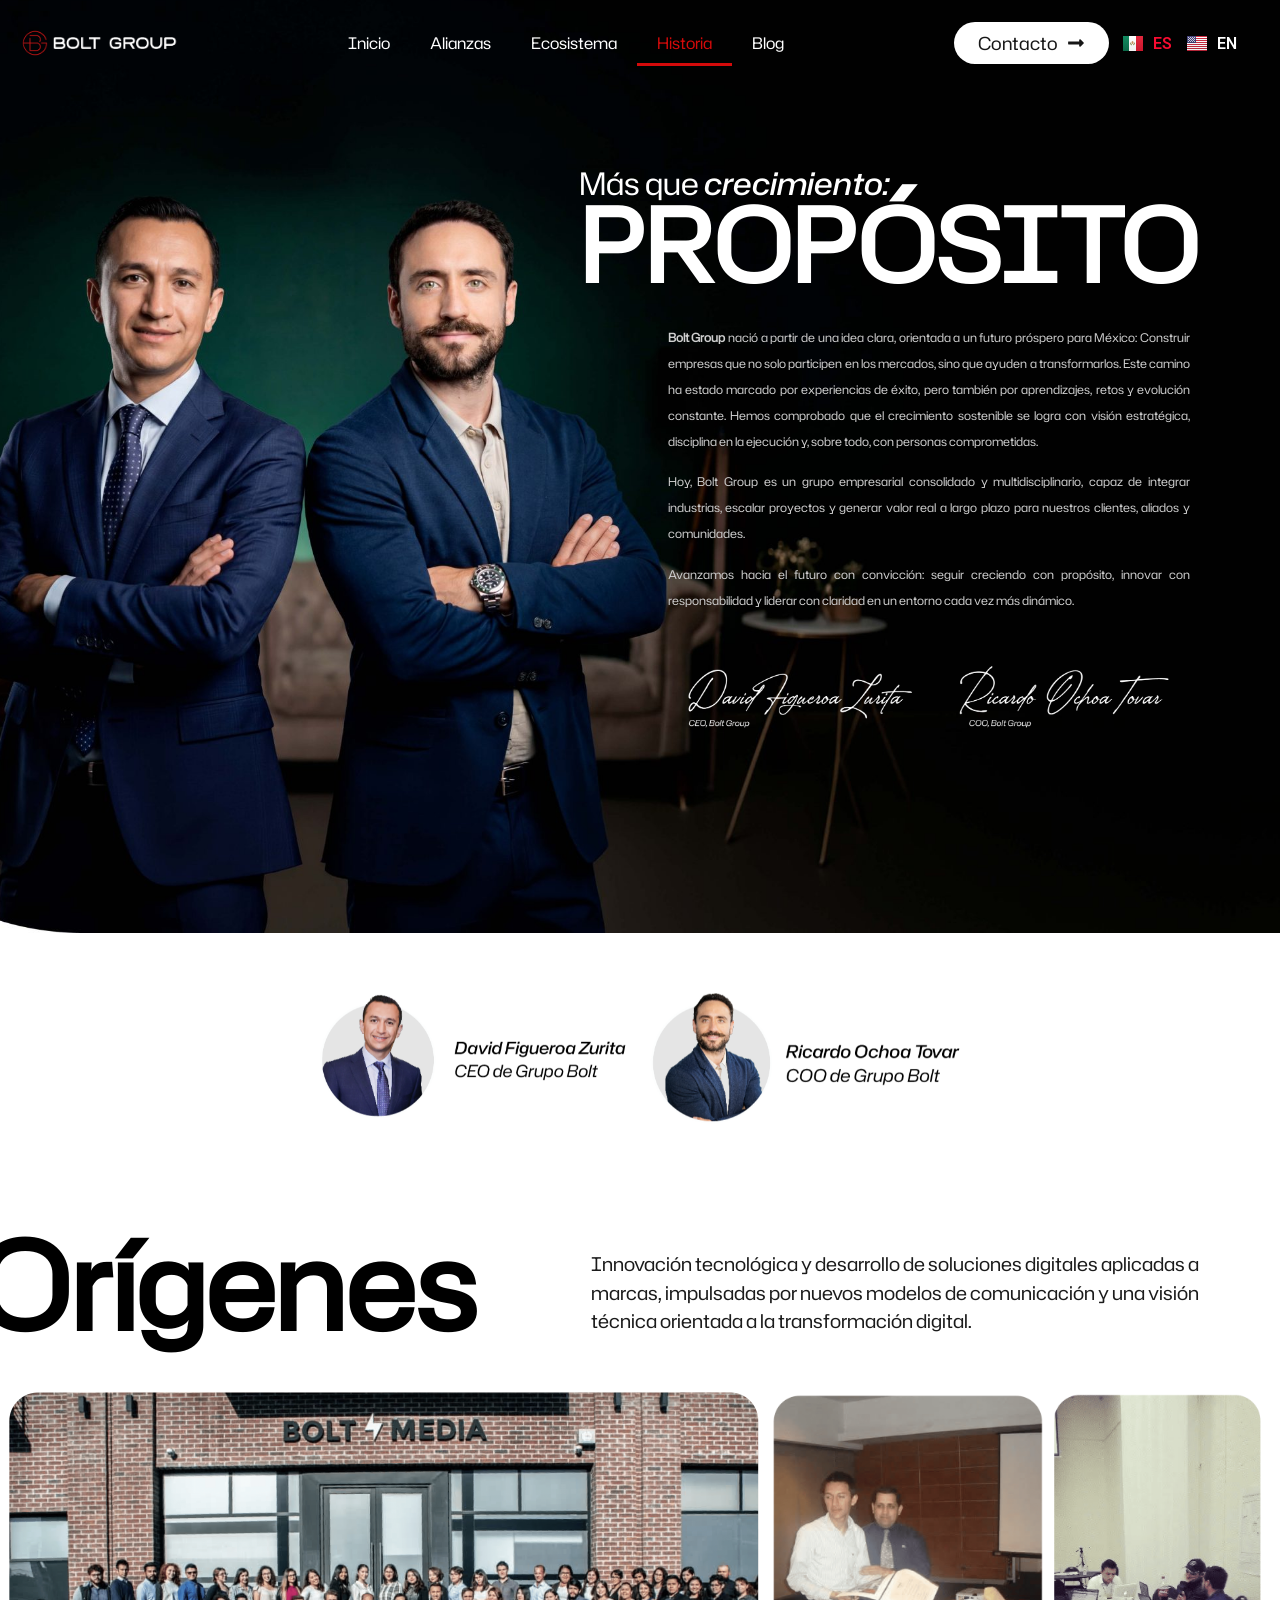
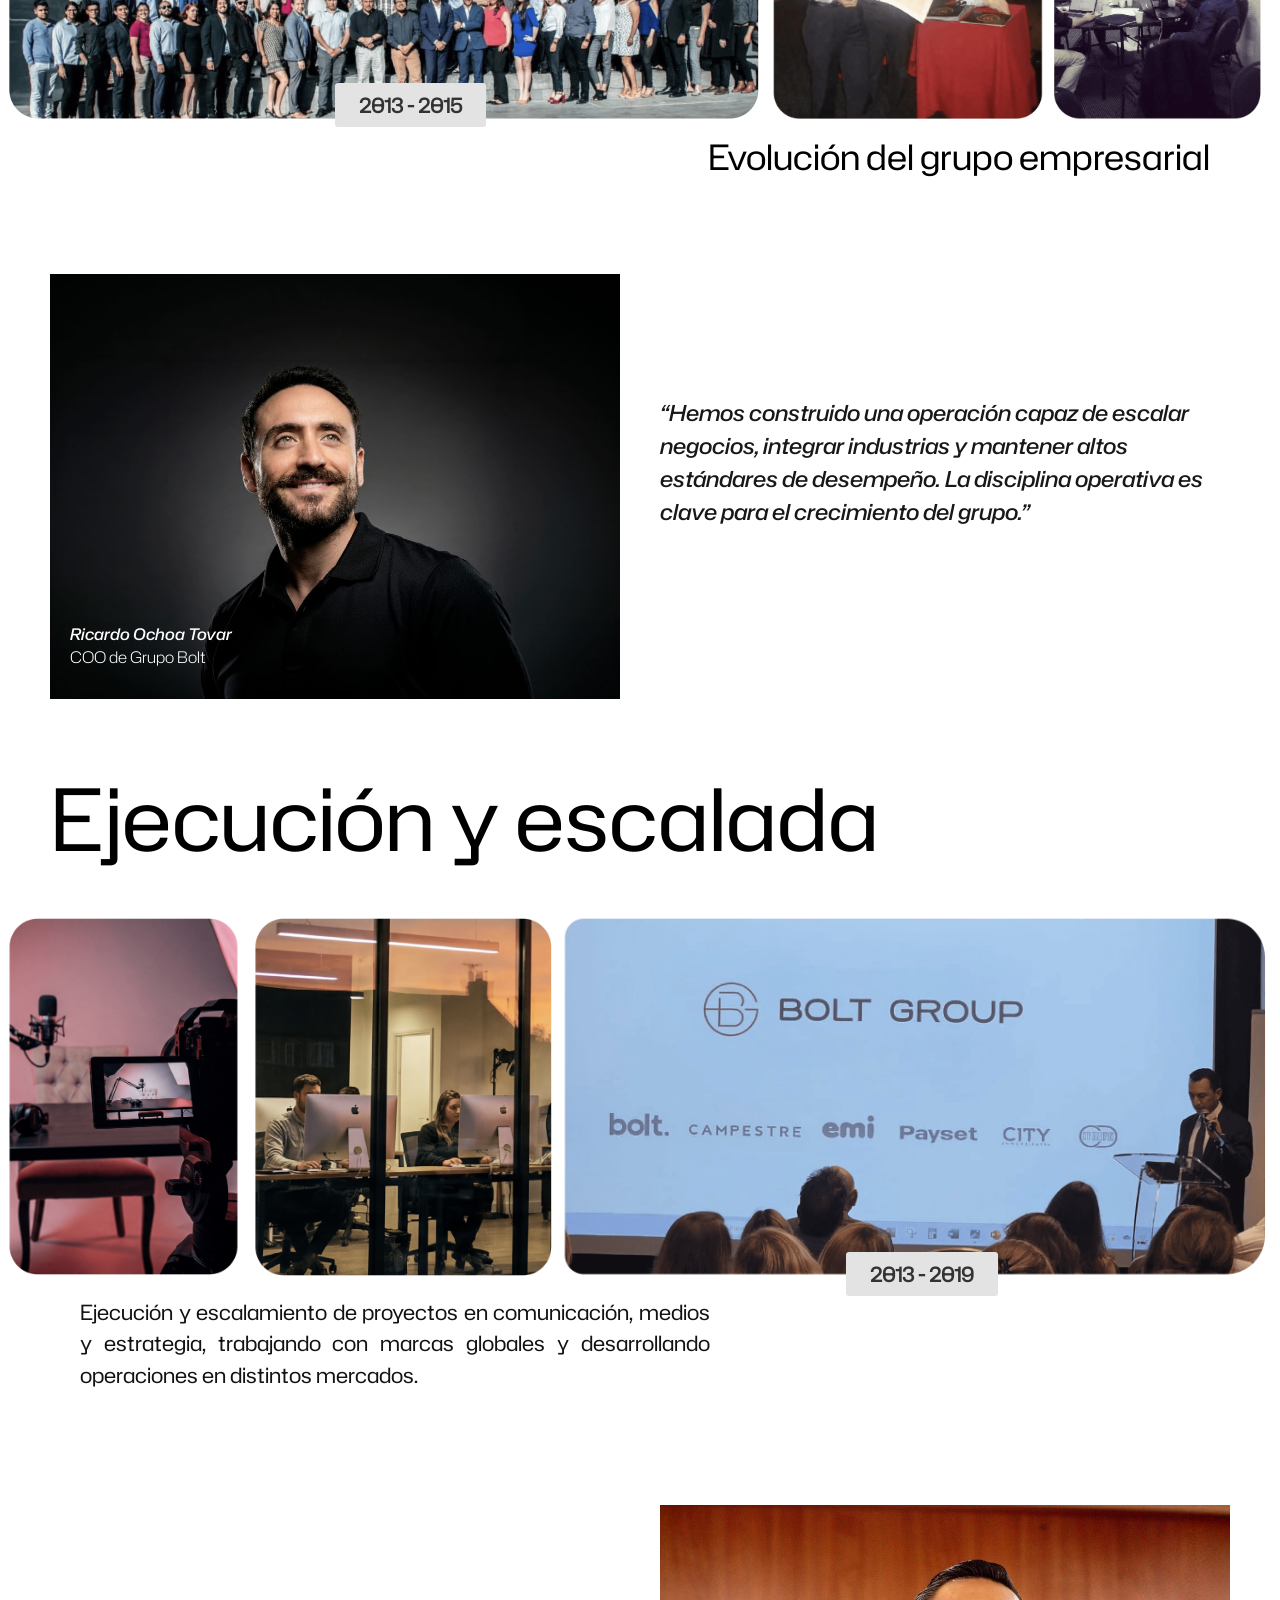
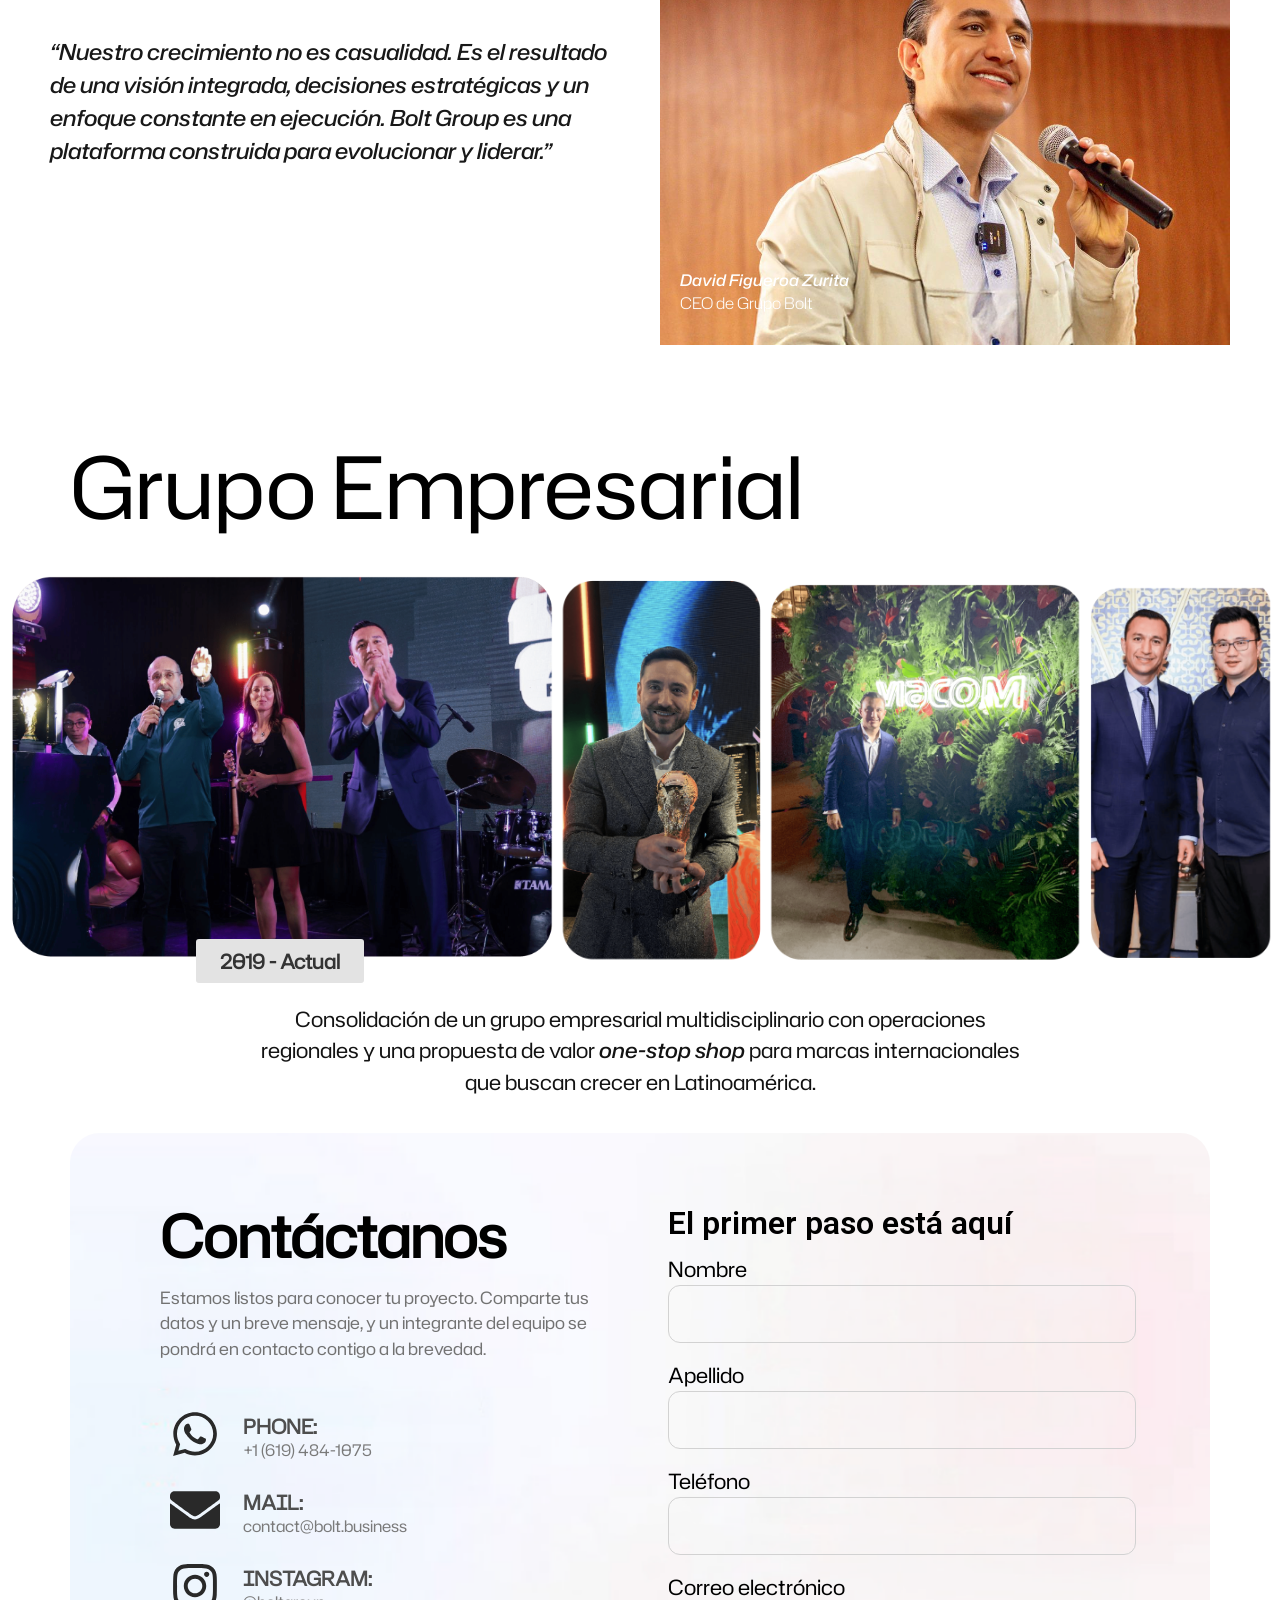
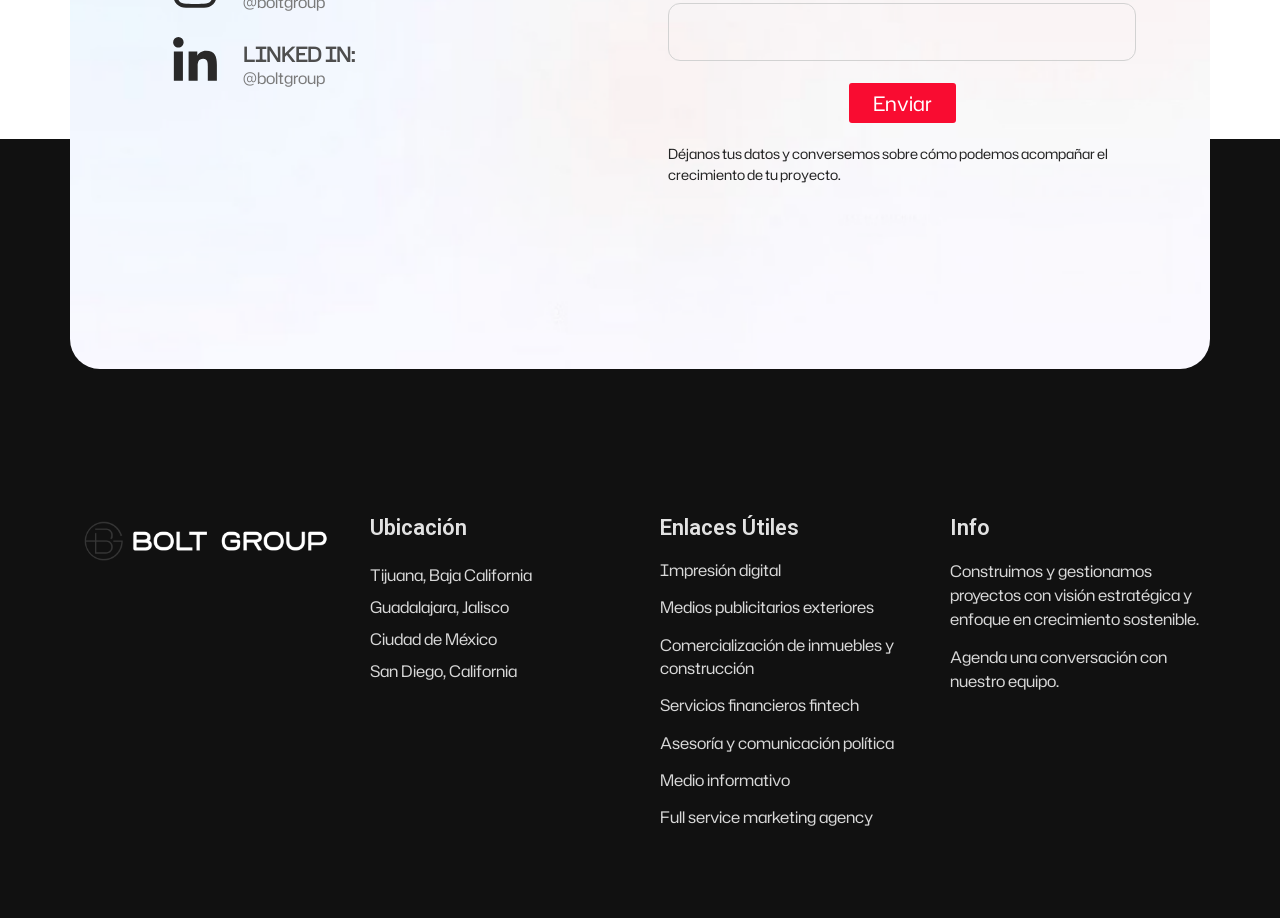
==== site/historia/index.html @ 8c6c2e74 "Static replica of bolt.business Exact copy of the live WordPress + Elementor site as plain HTML/CSS/" ====
<!doctype html>
<html lang="es-MX">
<head>
	<meta charset="UTF-8">
	<meta name="viewport" content="width=device-width, initial-scale=1">
	<link rel="profile" href="https://gmpg.org/xfn/11">
	<title>Historia &#8211; Bolt Group</title>
<meta name='robots' content='max-image-preview:large' />
<style id="wp-img-auto-sizes-contain-inline-css">
img:is([sizes=auto i],[sizes^="auto," i]){contain-intrinsic-size:3000px 1500px}
/*# sourceURL=wp-img-auto-sizes-contain-inline-css */
</style>
<style id="wp-emoji-styles-inline-css">

	img.wp-smiley, img.emoji {
		display: inline !important;
		border: none !important;
		box-shadow: none !important;
		height: 1em !important;
		width: 1em !important;
		margin: 0 0.07em !important;
		vertical-align: -0.1em !important;
		background: none !important;
		padding: 0 !important;
	}
/*# sourceURL=wp-emoji-styles-inline-css */
</style>
<style id="wp-block-styles-placeholder-inline-css">
:root { --wp-internal-comment: "Placeholder for wp_hoist_late_printed_styles() to replace with the block styles printed at wp_footer." }
/*# sourceURL=wp-block-styles-placeholder-inline-css */
</style>
<link rel='stylesheet' id='jet-engine-frontend-css' href='../wp-content/plugins/jet-engine/assets/css/frontend.189e3c.css' media='all' />
<style id="wp-global-styles-placeholder-inline-css">
:root { --wp-internal-comment: "Placeholder for wp_hoist_late_printed_styles() to replace with the global-styles printed at wp_footer." }
/*# sourceURL=wp-global-styles-placeholder-inline-css */
</style>
<link rel='stylesheet' id='hello-elementor-css' href='../wp-content/themes/hello-elementor/assets/css/reset.9bf784.css' media='all' />
<link rel='stylesheet' id='hello-elementor-theme-style-css' href='../wp-content/themes/hello-elementor/assets/css/theme.9bf784.css' media='all' />
<link rel='stylesheet' id='hello-elementor-header-footer-css' href='../wp-content/themes/hello-elementor/assets/css/header-footer.9bf784.css' media='all' />
<link rel='stylesheet' id='elementor-frontend-css' href='../wp-content/plugins/elementor/assets/css/frontend.min.16789d.css' media='all' />
<link rel='stylesheet' id='elementor-post-7-css' href='../wp-content/uploads/elementor/css/post-7.a5d717.css' media='all' />
<link rel='stylesheet' id='widget-image-css' href='../wp-content/plugins/elementor/assets/css/widget-image.min.16789d.css' media='all' />
<link rel='stylesheet' id='widget-nav-menu-css' href='../wp-content/plugins/elementor-pro/assets/css/widget-nav-menu.min.c8a641.css' media='all' />
<link rel='stylesheet' id='widget-heading-css' href='../wp-content/plugins/elementor/assets/css/widget-heading.min.16789d.css' media='all' />
<link rel='stylesheet' id='cpel-language-switcher-css' href='../wp-content/plugins/connect-polylang-elementor/assets/css/language-switcher.min.446827.css' media='all' />
<link rel='stylesheet' id='widget-icon-box-css' href='../wp-content/plugins/elementor/assets/css/widget-icon-box.min.16789d.css' media='all' />
<link rel='stylesheet' id='widget-form-css' href='../wp-content/plugins/elementor-pro/assets/css/widget-form.min.c8a641.css' media='all' />
<link rel='stylesheet' id='elementor-post-11-css' href='../wp-content/uploads/elementor/css/post-11.c4458a.css' media='all' />
<link rel='stylesheet' id='elementor-post-26-css' href='../wp-content/uploads/elementor/css/post-26.877bca.css' media='all' />
<link rel='stylesheet' id='elementor-post-682-css' href='../wp-content/uploads/elementor/css/post-682.877bca.css' media='all' />
<link rel='stylesheet' id='elementor-gf-roboto-css' href='../assets/fonts/roboto.css' media='all' />
<link rel='stylesheet' id='elementor-gf-robotoslab-css' href='../assets/fonts/roboto-slab.css' media='all' />
<script id="jquery-core-js" src="../wp-includes/js/jquery/jquery.min.f43b55.js"></script>
<script id="jquery-migrate-js" src="../wp-includes/js/jquery/jquery-migrate.min.558973.js"></script>
<meta name="generator" content="WordPress 7.1.1" />
<link rel="canonical" href="index.html" />
<meta name="generator" content="Elementor 4.0.7; features: e_font_icon_svg, additional_custom_breakpoints; settings: css_print_method-external, google_font-enabled, font_display-swap">
			<style>
				.e-con.e-parent:nth-of-type(n+4):not(.e-lazyloaded):not(.e-no-lazyload),
				.e-con.e-parent:nth-of-type(n+4):not(.e-lazyloaded):not(.e-no-lazyload) * {
					background-image: none !important;
				}
				@media screen and (max-height: 1024px) {
					.e-con.e-parent:nth-of-type(n+3):not(.e-lazyloaded):not(.e-no-lazyload),
					.e-con.e-parent:nth-of-type(n+3):not(.e-lazyloaded):not(.e-no-lazyload) * {
						background-image: none !important;
					}
				}
				@media screen and (max-height: 640px) {
					.e-con.e-parent:nth-of-type(n+2):not(.e-lazyloaded):not(.e-no-lazyload),
					.e-con.e-parent:nth-of-type(n+2):not(.e-lazyloaded):not(.e-no-lazyload) * {
						background-image: none !important;
					}
				}
			</style>
			<link rel="icon" href="../wp-content/uploads/2026/02/cropped-02-Logo-Bolt-group-1-32x32.png" sizes="32x32" />
<link rel="icon" href="../wp-content/uploads/2026/02/cropped-02-Logo-Bolt-group-1-192x192.png" sizes="192x192" />
<link rel="apple-touch-icon" href="../wp-content/uploads/2026/02/cropped-02-Logo-Bolt-group-1-180x180.png" />
<meta name="msapplication-TileImage" content="../wp-content/uploads/2026/02/cropped-02-Logo-Bolt-group-1-270x270.png" />
</head>
<body class="wp-singular page-template page-template-elementor_header_footer page page-id-11 wp-embed-responsive wp-theme-hello-elementor hello-elementor-default elementor-default elementor-template-full-width elementor-kit-7 elementor-page elementor-page-11">


<a class="skip-link screen-reader-text" href="#content">Ir al contenido</a>

		<header data-elementor-type="header" data-elementor-id="26" class="elementor elementor-26 elementor-location-header" data-elementor-post-type="elementor_library">
			<div class="elementor-element elementor-element-85920d7 e-flex e-con-boxed e-con e-parent" data-id="85920d7" data-element_type="container" data-e-type="container">
					<div class="e-con-inner">
		<div class="elementor-element elementor-element-118b275 e-con-full e-flex e-con e-child" data-id="118b275" data-element_type="container" data-e-type="container">
				<div class="elementor-element elementor-element-fe8e035 elementor-widget elementor-widget-image" data-id="fe8e035" data-element_type="widget" data-e-type="widget" data-widget_type="image.default">
															<img fetchpriority="high" width="800" height="152" src="../wp-content/uploads/2026/02/02-Logo-Bolt-group-1024x195.png" class="attachment-large size-large wp-image-29" alt="" srcset="../wp-content/uploads/2026/02/02-Logo-Bolt-group-1024x195.png 1024w, ../wp-content/uploads/2026/02/02-Logo-Bolt-group-300x57.png 300w, ../wp-content/uploads/2026/02/02-Logo-Bolt-group-768x146.png 768w, ../wp-content/uploads/2026/02/02-Logo-Bolt-group-1536x292.png 1536w, ../wp-content/uploads/2026/02/02-Logo-Bolt-group-2048x389.png 2048w" sizes="(max-width: 800px) 100vw, 800px" />															</div>
				</div>
		<div class="elementor-element elementor-element-ee469cb e-con-full e-flex e-con e-child" data-id="ee469cb" data-element_type="container" data-e-type="container">
				<div class="elementor-element elementor-element-ebf550f elementor-nav-menu--stretch elementor-nav-menu--dropdown-tablet elementor-nav-menu__text-align-aside elementor-nav-menu--toggle elementor-nav-menu--burger elementor-widget elementor-widget-nav-menu" data-id="ebf550f" data-element_type="widget" data-e-type="widget" data-settings="{&quot;full_width&quot;:&quot;stretch&quot;,&quot;layout&quot;:&quot;horizontal&quot;,&quot;submenu_icon&quot;:{&quot;value&quot;:&quot;&lt;svg aria-hidden=\&quot;true\&quot; class=\&quot;e-font-icon-svg e-fas-caret-down\&quot; viewBox=\&quot;0 0 320 512\&quot; xmlns=\&quot;http:\/\/www.w3.org\/2000\/svg\&quot;&gt;&lt;path d=\&quot;M31.3 192h257.3c17.8 0 26.7 21.5 14.1 34.1L174.1 354.8c-7.8 7.8-20.5 7.8-28.3 0L17.2 226.1C4.6 213.5 13.5 192 31.3 192z\&quot;&gt;&lt;\/path&gt;&lt;\/svg&gt;&quot;,&quot;library&quot;:&quot;fa-solid&quot;},&quot;toggle&quot;:&quot;burger&quot;}" data-widget_type="nav-menu.default">
								<nav aria-label="Menu" class="elementor-nav-menu--main elementor-nav-menu__container elementor-nav-menu--layout-horizontal e--pointer-underline e--animation-fade">
				<ul id="menu-1-ebf550f" class="elementor-nav-menu"><li class="menu-item menu-item-type-post_type menu-item-object-page menu-item-home menu-item-17"><a href="../index.html" class="elementor-item">Inicio</a></li>
<li class="menu-item menu-item-type-custom menu-item-object-custom menu-item-18"><a href="#alianzas" class="elementor-item elementor-item-anchor">Alianzas</a></li>
<li class="menu-item menu-item-type-custom menu-item-object-custom menu-item-19"><a href="#ecosistema" class="elementor-item elementor-item-anchor">Ecosistema</a></li>
<li class="menu-item menu-item-type-post_type menu-item-object-page current-menu-item page_item page-item-11 current_page_item menu-item-16"><a href="index.html" aria-current="page" class="elementor-item elementor-item-active">Historia</a></li>
<li class="menu-item menu-item-type-post_type menu-item-object-page menu-item-15"><a href="https://bolt.business/blog/" class="elementor-item">Blog</a></li>
</ul>			</nav>
					<div class="elementor-menu-toggle" role="button" tabindex="0" aria-label="Menu Toggle" aria-expanded="false">
			<svg aria-hidden="true" role="presentation" class="elementor-menu-toggle__icon--open e-font-icon-svg e-eicon-menu-bar" viewBox="0 0 1000 1000" xmlns="http://www.w3.org/2000/svg"><path d="M104 333H896C929 333 958 304 958 271S929 208 896 208H104C71 208 42 237 42 271S71 333 104 333ZM104 583H896C929 583 958 554 958 521S929 458 896 458H104C71 458 42 487 42 521S71 583 104 583ZM104 833H896C929 833 958 804 958 771S929 708 896 708H104C71 708 42 737 42 771S71 833 104 833Z"></path></svg><svg aria-hidden="true" role="presentation" class="elementor-menu-toggle__icon--close e-font-icon-svg e-eicon-close" viewBox="0 0 1000 1000" xmlns="http://www.w3.org/2000/svg"><path d="M742 167L500 408 258 167C246 154 233 150 217 150 196 150 179 158 167 167 154 179 150 196 150 212 150 229 154 242 171 254L408 500 167 742C138 771 138 800 167 829 196 858 225 858 254 829L496 587 738 829C750 842 767 846 783 846 800 846 817 842 829 829 842 817 846 804 846 783 846 767 842 750 829 737L588 500 833 258C863 229 863 200 833 171 804 137 775 137 742 167Z"></path></svg>		</div>
					<nav class="elementor-nav-menu--dropdown elementor-nav-menu__container" aria-hidden="true">
				<ul id="menu-2-ebf550f" class="elementor-nav-menu"><li class="menu-item menu-item-type-post_type menu-item-object-page menu-item-home menu-item-17"><a href="../index.html" class="elementor-item" tabindex="-1">Inicio</a></li>
<li class="menu-item menu-item-type-custom menu-item-object-custom menu-item-18"><a href="#alianzas" class="elementor-item elementor-item-anchor" tabindex="-1">Alianzas</a></li>
<li class="menu-item menu-item-type-custom menu-item-object-custom menu-item-19"><a href="#ecosistema" class="elementor-item elementor-item-anchor" tabindex="-1">Ecosistema</a></li>
<li class="menu-item menu-item-type-post_type menu-item-object-page current-menu-item page_item page-item-11 current_page_item menu-item-16"><a href="index.html" aria-current="page" class="elementor-item elementor-item-active" tabindex="-1">Historia</a></li>
<li class="menu-item menu-item-type-post_type menu-item-object-page menu-item-15"><a href="https://bolt.business/blog/" class="elementor-item" tabindex="-1">Blog</a></li>
</ul>			</nav>
						</div>
				</div>
		<div class="elementor-element elementor-element-485cfe6 e-con-full e-flex e-con e-child" data-id="485cfe6" data-element_type="container" data-e-type="container">
				<div class="elementor-element elementor-element-cf245c3 elementor-hidden-mobile elementor-widget elementor-widget-button" data-id="cf245c3" data-element_type="widget" data-e-type="widget" data-widget_type="button.default">
										<a class="elementor-button elementor-button-link elementor-size-sm" href="#contacto">
						<span class="elementor-button-content-wrapper">
						<span class="elementor-button-icon">
				<svg aria-hidden="true" class="e-font-icon-svg e-fas-long-arrow-alt-right" viewBox="0 0 448 512" xmlns="http://www.w3.org/2000/svg"><path d="M313.941 216H12c-6.627 0-12 5.373-12 12v56c0 6.627 5.373 12 12 12h301.941v46.059c0 21.382 25.851 32.09 40.971 16.971l86.059-86.059c9.373-9.373 9.373-24.569 0-33.941l-86.059-86.059c-15.119-15.119-40.971-4.411-40.971 16.971V216z"></path></svg>			</span>
									<span class="elementor-button-text">Contacto</span>
					</span>
					</a>
								</div>
				<div class="elementor-element elementor-element-4885c96 cpel-switcher--align-right cpel-switcher--layout-horizontal cpel-switcher--aspect-ratio-43 elementor-widget elementor-widget-polylang-language-switcher" data-id="4885c96" data-element_type="widget" data-e-type="widget" data-widget_type="polylang-language-switcher.default">
				<div class="elementor-widget-container">
					<nav class="cpel-switcher__nav"><ul class="cpel-switcher__list"><li class="cpel-switcher__lang cpel-switcher__lang--active"><a lang="es-MX" hreflang="es-MX" href="index.html"><span class="cpel-switcher__flag cpel-switcher__flag--mx"><img src="[data-uri]" alt="Español" /></span><span class="cpel-switcher__code">ES</span></a></li><li class="cpel-switcher__lang"><a lang="en-GB" hreflang="en-GB" href="../en/history/index.html"><span class="cpel-switcher__flag cpel-switcher__flag--us"><img src="[data-uri]" alt="English" /></span><span class="cpel-switcher__code">EN</span></a></li></ul></nav>				</div>
				</div>
				</div>
					</div>
				</div>
				</header>
				<div data-elementor-type="wp-page" data-elementor-id="11" class="elementor elementor-11" data-elementor-post-type="page">
				<div class="elementor-element elementor-element-5b5c764 e-flex e-con-boxed e-con e-parent" data-id="5b5c764" data-element_type="container" data-e-type="container" data-settings="{&quot;background_background&quot;:&quot;classic&quot;}">
					<div class="e-con-inner">
		<div class="elementor-element elementor-element-a1b9ded e-con-full e-flex e-con e-child" data-id="a1b9ded" data-element_type="container" data-e-type="container">
				<div class="elementor-element elementor-element-b6489ae elementor-hidden-desktop elementor-hidden-tablet elementor-widget elementor-widget-text-editor" data-id="b6489ae" data-element_type="widget" data-e-type="widget" data-widget_type="text-editor.default">
									<p><strong>Más que</strong> <em>crecimiento:</em></p>								</div>
				<div class="elementor-element elementor-element-ba3c2c2 elementor-hidden-desktop elementor-hidden-tablet elementor-widget elementor-widget-heading" data-id="ba3c2c2" data-element_type="widget" data-e-type="widget" data-widget_type="heading.default">
					<h2 class="elementor-heading-title elementor-size-default">PROPÓSITO</h2>				</div>
				</div>
		<div class="elementor-element elementor-element-726f862 e-con-full e-flex e-con e-child" data-id="726f862" data-element_type="container" data-e-type="container">
				<div class="elementor-element elementor-element-3f8fb88 elementor-hidden-mobile elementor-widget elementor-widget-text-editor" data-id="3f8fb88" data-element_type="widget" data-e-type="widget" data-widget_type="text-editor.default">
									<p><strong>Más que</strong> <em>crecimiento:</em></p>								</div>
				<div class="elementor-element elementor-element-65e14d7 elementor-hidden-mobile elementor-widget elementor-widget-heading" data-id="65e14d7" data-element_type="widget" data-e-type="widget" data-widget_type="heading.default">
					<h2 class="elementor-heading-title elementor-size-default">PROPÓSITO</h2>				</div>
		<div class="elementor-element elementor-element-ae0fcfb e-con-full e-flex e-con e-child" data-id="ae0fcfb" data-element_type="container" data-e-type="container">
				<div class="elementor-element elementor-element-65eb86d elementor-widget elementor-widget-text-editor" data-id="65eb86d" data-element_type="widget" data-e-type="widget" data-widget_type="text-editor.default">
									<p data-path-to-node="5"><b data-path-to-node="5" data-index-in-node="0">Bolt Group</b> nació a partir de una idea clara, orientada a un futuro próspero para México: Construir empresas que no solo participen en los mercados, sino que ayuden a transformarlos. Este camino ha estado marcado por experiencias de éxito, pero también por aprendizajes, retos y evolución constante. Hemos comprobado que el crecimiento sostenible se logra con visión estratégica, disciplina en la ejecución y, sobre todo, con personas comprometidas.</p><p data-path-to-node="6">Hoy, Bolt Group es un grupo empresarial consolidado y multidisciplinario, capaz de integrar industrias, escalar proyectos y generar valor real a largo plazo para nuestros clientes, aliados y comunidades.</p><p data-path-to-node="7">Avanzamos hacia el futuro con convicción: seguir creciendo con propósito, innovar con responsabilidad y liderar con claridad en un entorno cada vez más dinámico.</p>								</div>
				<div class="elementor-element elementor-element-01bcc72 elementor-widget elementor-widget-image" data-id="01bcc72" data-element_type="widget" data-e-type="widget" data-widget_type="image.default">
															<img decoding="async" width="1991" height="401" src="../wp-content/uploads/2026/02/Firmas.png" class="attachment-full size-full wp-image-481" alt="" srcset="../wp-content/uploads/2026/02/Firmas.png 1991w, ../wp-content/uploads/2026/02/Firmas-300x60.png 300w, ../wp-content/uploads/2026/02/Firmas-1024x206.png 1024w, ../wp-content/uploads/2026/02/Firmas-768x155.png 768w, ../wp-content/uploads/2026/02/Firmas-1536x309.png 1536w" sizes="(max-width: 1991px) 100vw, 1991px" />															</div>
				</div>
				</div>
					</div>
				</div>
		<div class="elementor-element elementor-element-66edf21 e-flex e-con-boxed e-con e-parent" data-id="66edf21" data-element_type="container" data-e-type="container">
					<div class="e-con-inner">
		<div class="elementor-element elementor-element-0367394 e-con-full e-flex e-con e-child" data-id="0367394" data-element_type="container" data-e-type="container">
				<div class="elementor-element elementor-element-87092a4 elementor-widget elementor-widget-image" data-id="87092a4" data-element_type="widget" data-e-type="widget" data-widget_type="image.default">
															<img decoding="async" width="509" height="206" src="../wp-content/uploads/2026/02/bg-2.png" class="attachment-full size-full wp-image-135" alt="" srcset="../wp-content/uploads/2026/02/bg-2.png 509w, ../wp-content/uploads/2026/02/bg-2-300x121.png 300w" sizes="(max-width: 509px) 100vw, 509px" />															</div>
				</div>
		<div class="elementor-element elementor-element-fd7706b e-con-full e-flex e-con e-child" data-id="fd7706b" data-element_type="container" data-e-type="container">
				<div class="elementor-element elementor-element-cff2532 elementor-widget elementor-widget-image" data-id="cff2532" data-element_type="widget" data-e-type="widget" data-widget_type="image.default">
															<img loading="lazy" decoding="async" width="487" height="207" src="../wp-content/uploads/2026/02/bg-2-1.png" class="attachment-large size-large wp-image-136" alt="" srcset="../wp-content/uploads/2026/02/bg-2-1.png 487w, ../wp-content/uploads/2026/02/bg-2-1-300x128.png 300w" sizes="(max-width: 487px) 100vw, 487px" />															</div>
				</div>
					</div>
				</div>
		<div class="elementor-element elementor-element-3b68675 e-flex e-con-boxed e-con e-parent" data-id="3b68675" data-element_type="container" data-e-type="container">
					<div class="e-con-inner">
		<div class="elementor-element elementor-element-de000a3 e-flex e-con-boxed e-con e-child" data-id="de000a3" data-element_type="container" data-e-type="container">
					<div class="e-con-inner">
				<div class="elementor-element elementor-element-b32b762 elementor-widget elementor-widget-heading" data-id="b32b762" data-element_type="widget" data-e-type="widget" data-widget_type="heading.default">
					<h2 class="elementor-heading-title elementor-size-default">Orígenes</h2>				</div>
				<div class="elementor-element elementor-element-af36826 elementor-widget__width-initial elementor-widget elementor-widget-text-editor" data-id="af36826" data-element_type="widget" data-e-type="widget" data-widget_type="text-editor.default">
									<p>Innovación tecnológica y desarrollo de soluciones digitales aplicadas a marcas, impulsadas por nuevos modelos de comunicación y una visión técnica orientada a la transformación digital.</p>								</div>
					</div>
				</div>
					</div>
				</div>
		<div class="elementor-element elementor-element-6519a96 e-con-full e-flex e-con e-parent" data-id="6519a96" data-element_type="container" data-e-type="container">
		<div class="elementor-element elementor-element-71eb22b e-con-full e-flex e-con e-child" data-id="71eb22b" data-element_type="container" data-e-type="container">
				<div class="elementor-element elementor-element-4d7d5c1 elementor-widget__width-initial elementor-widget-mobile__width-initial elementor-widget elementor-widget-image" data-id="4d7d5c1" data-element_type="widget" data-e-type="widget" data-widget_type="image.default">
															<img loading="lazy" decoding="async" width="2560" height="1133" src="../wp-content/uploads/2026/02/Photo-1-scaled.png" class="attachment-full size-full wp-image-141" alt="" srcset="../wp-content/uploads/2026/02/Photo-1-scaled.png 2560w, ../wp-content/uploads/2026/02/Photo-1-300x133.png 300w, ../wp-content/uploads/2026/02/Photo-1-1024x453.png 1024w, ../wp-content/uploads/2026/02/Photo-1-768x340.png 768w, ../wp-content/uploads/2026/02/Photo-1-1536x680.png 1536w, ../wp-content/uploads/2026/02/Photo-1-2048x906.png 2048w" sizes="(max-width: 2560px) 100vw, 2560px" />															</div>
				<div class="elementor-element elementor-element-23df329 elementor-widget__width-initial elementor-widget-mobile__width-initial elementor-widget elementor-widget-image" data-id="23df329" data-element_type="widget" data-e-type="widget" data-widget_type="image.default">
															<img loading="lazy" decoding="async" width="1461" height="1773" src="../wp-content/uploads/2026/02/Photo-2.png" class="attachment-full size-full wp-image-142" alt="" srcset="../wp-content/uploads/2026/02/Photo-2.png 1461w, ../wp-content/uploads/2026/02/Photo-2-247x300.png 247w, ../wp-content/uploads/2026/02/Photo-2-844x1024.png 844w, ../wp-content/uploads/2026/02/Photo-2-768x932.png 768w, ../wp-content/uploads/2026/02/Photo-2-1266x1536.png 1266w" sizes="(max-width: 1461px) 100vw, 1461px" />															</div>
				<div class="elementor-element elementor-element-a6d9363 elementor-widget__width-initial elementor-widget-mobile__width-initial elementor-widget elementor-widget-image" data-id="a6d9363" data-element_type="widget" data-e-type="widget" data-widget_type="image.default">
															<img loading="lazy" decoding="async" width="1127" height="1723" src="../wp-content/uploads/2026/02/Photo-3.png" class="attachment-full size-full wp-image-143" alt="" srcset="../wp-content/uploads/2026/02/Photo-3.png 1127w, ../wp-content/uploads/2026/02/Photo-3-196x300.png 196w, ../wp-content/uploads/2026/02/Photo-3-670x1024.png 670w, ../wp-content/uploads/2026/02/Photo-3-768x1174.png 768w, ../wp-content/uploads/2026/02/Photo-3-1005x1536.png 1005w" sizes="(max-width: 1127px) 100vw, 1127px" />															</div>
				</div>
				</div>
		<div class="elementor-element elementor-element-8d799fb e-con-full e-flex e-con e-parent" data-id="8d799fb" data-element_type="container" data-e-type="container">
		<div class="elementor-element elementor-element-849a604 e-flex e-con-boxed e-con e-child" data-id="849a604" data-element_type="container" data-e-type="container">
					<div class="e-con-inner">
				<div class="elementor-element elementor-element-903da3f elementor-widget elementor-widget-heading" data-id="903da3f" data-element_type="widget" data-e-type="widget" data-widget_type="heading.default">
					<h2 class="elementor-heading-title elementor-size-default">Evolución del grupo empresarial</h2>				</div>
				<div class="elementor-element elementor-element-8b43d1d elementor-widget__width-auto elementor-absolute elementor-widget elementor-widget-button" data-id="8b43d1d" data-element_type="widget" data-e-type="widget" data-settings="{&quot;_position&quot;:&quot;absolute&quot;}" data-widget_type="button.default">
										<a class="elementor-button elementor-size-sm" role="button">
						<span class="elementor-button-content-wrapper">
									<span class="elementor-button-text">2013 - 2015</span>
					</span>
					</a>
								</div>
					</div>
				</div>
				</div>
		<div class="elementor-element elementor-element-d2b7d6d e-flex e-con-boxed e-con e-parent" data-id="d2b7d6d" data-element_type="container" data-e-type="container">
					<div class="e-con-inner">
		<div class="elementor-element elementor-element-cdd1686 e-con-full e-flex e-con e-child" data-id="cdd1686" data-element_type="container" data-e-type="container">
				<div class="elementor-element elementor-element-6748165 elementor-widget elementor-widget-image" data-id="6748165" data-element_type="widget" data-e-type="widget" data-widget_type="image.default">
															<img loading="lazy" decoding="async" width="800" height="596" src="../wp-content/uploads/2026/02/Rectangulo-740-1-1024x763.jpg" class="attachment-large size-large wp-image-145" alt="" srcset="../wp-content/uploads/2026/02/Rectangulo-740-1-1024x763.jpg 1024w, ../wp-content/uploads/2026/02/Rectangulo-740-1-300x224.jpg 300w, ../wp-content/uploads/2026/02/Rectangulo-740-1-768x572.jpg 768w, ../wp-content/uploads/2026/02/Rectangulo-740-1-1536x1145.jpg 1536w, ../wp-content/uploads/2026/02/Rectangulo-740-1-2048x1526.jpg 2048w" sizes="(max-width: 800px) 100vw, 800px" />															</div>
				<div class="elementor-element elementor-element-1b80a0f elementor-widget elementor-widget-heading" data-id="1b80a0f" data-element_type="widget" data-e-type="widget" data-widget_type="heading.default">
					<h2 class="elementor-heading-title elementor-size-default">Ricardo Ochoa Tovar</h2>				</div>
				<div class="elementor-element elementor-element-18c4f79 elementor-widget elementor-widget-heading" data-id="18c4f79" data-element_type="widget" data-e-type="widget" data-widget_type="heading.default">
					<h2 class="elementor-heading-title elementor-size-default">COO de Grupo Bolt</h2>				</div>
				</div>
		<div class="elementor-element elementor-element-c58fd3a e-con-full e-flex e-con e-child" data-id="c58fd3a" data-element_type="container" data-e-type="container">
				<div class="elementor-element elementor-element-d94a1d2 elementor-widget elementor-widget-text-editor" data-id="d94a1d2" data-element_type="widget" data-e-type="widget" data-widget_type="text-editor.default">
									<p>&#8220;Hemos construido una operación capaz de escalar negocios, integrar industrias y mantener altos estándares de desempeño. La disciplina operativa es clave para el crecimiento del grupo.&#8221;</p>								</div>
				</div>
					</div>
				</div>
		<div class="elementor-element elementor-element-df3e058 e-flex e-con-boxed e-con e-parent" data-id="df3e058" data-element_type="container" data-e-type="container">
					<div class="e-con-inner">
		<div class="elementor-element elementor-element-1e8da7f e-con-full e-flex e-con e-child" data-id="1e8da7f" data-element_type="container" data-e-type="container">
				<div class="elementor-element elementor-element-63d3903 elementor-widget elementor-widget-heading" data-id="63d3903" data-element_type="widget" data-e-type="widget" data-widget_type="heading.default">
					<h2 class="elementor-heading-title elementor-size-default">Ejecución y escalada</h2>				</div>
				</div>
					</div>
				</div>
		<div class="elementor-element elementor-element-8971033 e-con-full e-flex e-con e-parent" data-id="8971033" data-element_type="container" data-e-type="container">
		<div class="elementor-element elementor-element-d67dee3 e-con-full e-flex e-con e-child" data-id="d67dee3" data-element_type="container" data-e-type="container">
				<div class="elementor-element elementor-element-cae4fef elementor-widget__width-initial elementor-widget-mobile__width-initial elementor-widget elementor-widget-image" data-id="cae4fef" data-element_type="widget" data-e-type="widget" data-widget_type="image.default">
															<img loading="lazy" decoding="async" width="1156" height="1755" src="../wp-content/uploads/2026/02/photo-3-2.png" class="attachment-full size-full wp-image-155" alt="" srcset="../wp-content/uploads/2026/02/photo-3-2.png 1156w, ../wp-content/uploads/2026/02/photo-3-2-198x300.png 198w, ../wp-content/uploads/2026/02/photo-3-2-674x1024.png 674w, ../wp-content/uploads/2026/02/photo-3-2-768x1166.png 768w, ../wp-content/uploads/2026/02/photo-3-2-1012x1536.png 1012w" sizes="(max-width: 1156px) 100vw, 1156px" />															</div>
				<div class="elementor-element elementor-element-13a2d8b elementor-widget__width-initial elementor-widget-mobile__width-initial elementor-widget elementor-widget-image" data-id="13a2d8b" data-element_type="widget" data-e-type="widget" data-widget_type="image.default">
															<img loading="lazy" decoding="async" width="1460" height="1755" src="../wp-content/uploads/2026/02/photo-2-2.png" class="attachment-full size-full wp-image-154" alt="" srcset="../wp-content/uploads/2026/02/photo-2-2.png 1460w, ../wp-content/uploads/2026/02/photo-2-2-250x300.png 250w, ../wp-content/uploads/2026/02/photo-2-2-852x1024.png 852w, ../wp-content/uploads/2026/02/photo-2-2-768x923.png 768w, ../wp-content/uploads/2026/02/photo-2-2-1278x1536.png 1278w" sizes="(max-width: 1460px) 100vw, 1460px" />															</div>
				<div class="elementor-element elementor-element-c09c38c elementor-widget-mobile__width-initial elementor-widget elementor-widget-image" data-id="c09c38c" data-element_type="widget" data-e-type="widget" data-widget_type="image.default">
															<img loading="lazy" decoding="async" width="2560" height="1316" src="../wp-content/uploads/2026/02/photo-1-2-scaled.png" class="attachment-full size-full wp-image-153" alt="" srcset="../wp-content/uploads/2026/02/photo-1-2-scaled.png 2560w, ../wp-content/uploads/2026/02/photo-1-2-300x154.png 300w, ../wp-content/uploads/2026/02/photo-1-2-1024x526.png 1024w, ../wp-content/uploads/2026/02/photo-1-2-768x395.png 768w, ../wp-content/uploads/2026/02/photo-1-2-1536x789.png 1536w, ../wp-content/uploads/2026/02/photo-1-2-2048x1052.png 2048w" sizes="(max-width: 2560px) 100vw, 2560px" />															</div>
				</div>
				</div>
		<div class="elementor-element elementor-element-3d0b66b e-flex e-con-boxed e-con e-parent" data-id="3d0b66b" data-element_type="container" data-e-type="container">
					<div class="e-con-inner">
		<div class="elementor-element elementor-element-5584517 e-con-full e-flex e-con e-child" data-id="5584517" data-element_type="container" data-e-type="container">
				<div class="elementor-element elementor-element-9aa2559 elementor-widget elementor-widget-text-editor" data-id="9aa2559" data-element_type="widget" data-e-type="widget" data-widget_type="text-editor.default">
									<p>Ejecución y escalamiento de proyectos en comunicación, medios y estrategia, trabajando con marcas globales y desarrollando operaciones en distintos mercados.</p>								</div>
				</div>
		<div class="elementor-element elementor-element-79b7753 e-con-full e-flex e-con e-child" data-id="79b7753" data-element_type="container" data-e-type="container">
				<div class="elementor-element elementor-element-bf490c0 elementor-widget__width-auto elementor-absolute elementor-widget elementor-widget-button" data-id="bf490c0" data-element_type="widget" data-e-type="widget" data-settings="{&quot;_position&quot;:&quot;absolute&quot;}" data-widget_type="button.default">
										<a class="elementor-button elementor-size-sm" role="button">
						<span class="elementor-button-content-wrapper">
									<span class="elementor-button-text">2013 - 2019</span>
					</span>
					</a>
								</div>
				</div>
					</div>
				</div>
		<div class="elementor-element elementor-element-ff9e451 e-flex e-con-boxed e-con e-parent" data-id="ff9e451" data-element_type="container" data-e-type="container">
					<div class="e-con-inner">
		<div class="elementor-element elementor-element-72bea78 e-con-full e-flex e-con e-child" data-id="72bea78" data-element_type="container" data-e-type="container">
				<div class="elementor-element elementor-element-592c088 elementor-widget elementor-widget-text-editor" data-id="592c088" data-element_type="widget" data-e-type="widget" data-widget_type="text-editor.default">
									<p>&#8220;Nuestro crecimiento no es casualidad. Es el resultado de una visión integrada, decisiones estratégicas y un enfoque constante en ejecución. Bolt Group es una plataforma construida para evolucionar y liderar.&#8221;</p>								</div>
				</div>
		<div class="elementor-element elementor-element-48a3290 e-con-full e-flex e-con e-child" data-id="48a3290" data-element_type="container" data-e-type="container">
				<div class="elementor-element elementor-element-f39b4f8 elementor-widget elementor-widget-image" data-id="f39b4f8" data-element_type="widget" data-e-type="widget" data-widget_type="image.default">
															<img loading="lazy" decoding="async" width="800" height="617" src="../wp-content/uploads/2026/02/FOTO_DAVID.jpg-1024x790.jpeg" class="attachment-large size-large wp-image-583" alt="" srcset="../wp-content/uploads/2026/02/FOTO_DAVID.jpg-1024x790.jpeg 1024w, ../wp-content/uploads/2026/02/FOTO_DAVID.jpg-300x231.jpeg 300w, ../wp-content/uploads/2026/02/FOTO_DAVID.jpg-768x592.jpeg 768w, ../wp-content/uploads/2026/02/FOTO_DAVID.jpg-1536x1185.jpeg 1536w, ../wp-content/uploads/2026/02/FOTO_DAVID.jpg-2048x1580.jpeg 2048w" sizes="(max-width: 800px) 100vw, 800px" />															</div>
				<div class="elementor-element elementor-element-1bbda76 elementor-widget elementor-widget-heading" data-id="1bbda76" data-element_type="widget" data-e-type="widget" data-widget_type="heading.default">
					<h2 class="elementor-heading-title elementor-size-default">David Figueroa Zurita</h2>				</div>
				<div class="elementor-element elementor-element-d6ee2e4 elementor-widget elementor-widget-heading" data-id="d6ee2e4" data-element_type="widget" data-e-type="widget" data-widget_type="heading.default">
					<h2 class="elementor-heading-title elementor-size-default">CEO de Grupo Bolt</h2>				</div>
				</div>
					</div>
				</div>
		<div class="elementor-element elementor-element-fb53cf5 e-flex e-con-boxed e-con e-parent" data-id="fb53cf5" data-element_type="container" data-e-type="container">
					<div class="e-con-inner">
		<div class="elementor-element elementor-element-4ef7e10 e-flex e-con-boxed e-con e-child" data-id="4ef7e10" data-element_type="container" data-e-type="container">
					<div class="e-con-inner">
				<div class="elementor-element elementor-element-f4d28d4 elementor-widget elementor-widget-heading" data-id="f4d28d4" data-element_type="widget" data-e-type="widget" data-widget_type="heading.default">
					<h2 class="elementor-heading-title elementor-size-default">Grupo Empresarial</h2>				</div>
					</div>
				</div>
					</div>
				</div>
		<div class="elementor-element elementor-element-809d12e e-con-full e-flex e-con e-parent" data-id="809d12e" data-element_type="container" data-e-type="container">
		<div class="elementor-element elementor-element-77dc4b1 e-con-full e-flex e-con e-child" data-id="77dc4b1" data-element_type="container" data-e-type="container">
				<div class="elementor-element elementor-element-be4d308 elementor-widget__width-initial elementor-widget-mobile__width-initial elementor-widget elementor-widget-image" data-id="be4d308" data-element_type="widget" data-e-type="widget" data-widget_type="image.default">
															<img loading="lazy" decoding="async" width="2476" height="1742" src="../wp-content/uploads/2026/02/Bolt-group-web-3-25.png" class="attachment-full size-full wp-image-157" alt="" srcset="../wp-content/uploads/2026/02/Bolt-group-web-3-25.png 2476w, ../wp-content/uploads/2026/02/Bolt-group-web-3-25-300x211.png 300w, ../wp-content/uploads/2026/02/Bolt-group-web-3-25-1024x720.png 1024w, ../wp-content/uploads/2026/02/Bolt-group-web-3-25-768x540.png 768w, ../wp-content/uploads/2026/02/Bolt-group-web-3-25-1536x1081.png 1536w, ../wp-content/uploads/2026/02/Bolt-group-web-3-25-2048x1441.png 2048w" sizes="(max-width: 2476px) 100vw, 2476px" />															</div>
				<div class="elementor-element elementor-element-e5c61bb elementor-widget__width-initial elementor-widget-mobile__width-initial elementor-widget elementor-widget-image" data-id="e5c61bb" data-element_type="widget" data-e-type="widget" data-widget_type="image.default">
															<img loading="lazy" decoding="async" width="927" height="1738" src="../wp-content/uploads/2026/02/Bolt-group-web-3-26.png" class="attachment-full size-full wp-image-158" alt="" srcset="../wp-content/uploads/2026/02/Bolt-group-web-3-26.png 927w, ../wp-content/uploads/2026/02/Bolt-group-web-3-26-160x300.png 160w, ../wp-content/uploads/2026/02/Bolt-group-web-3-26-546x1024.png 546w, ../wp-content/uploads/2026/02/Bolt-group-web-3-26-768x1440.png 768w, ../wp-content/uploads/2026/02/Bolt-group-web-3-26-819x1536.png 819w" sizes="(max-width: 927px) 100vw, 927px" />															</div>
				<div class="elementor-element elementor-element-aafc190 elementor-widget__width-initial elementor-widget-mobile__width-initial elementor-widget elementor-widget-image" data-id="aafc190" data-element_type="widget" data-e-type="widget" data-widget_type="image.default">
															<img loading="lazy" decoding="async" width="1408" height="1859" src="../wp-content/uploads/2026/02/Bolt-group-web-3-27.png" class="attachment-full size-full wp-image-159" alt="" srcset="../wp-content/uploads/2026/02/Bolt-group-web-3-27.png 1408w, ../wp-content/uploads/2026/02/Bolt-group-web-3-27-227x300.png 227w, ../wp-content/uploads/2026/02/Bolt-group-web-3-27-776x1024.png 776w, ../wp-content/uploads/2026/02/Bolt-group-web-3-27-768x1014.png 768w, ../wp-content/uploads/2026/02/Bolt-group-web-3-27-1163x1536.png 1163w" sizes="(max-width: 1408px) 100vw, 1408px" />															</div>
				<div class="elementor-element elementor-element-bb858e4 elementor-widget-mobile__width-initial elementor-widget elementor-widget-image" data-id="bb858e4" data-element_type="widget" data-e-type="widget" data-widget_type="image.default">
															<img loading="lazy" decoding="async" width="896" height="1751" src="../wp-content/uploads/2026/02/Bolt-group-web-3-28.png" class="attachment-full size-full wp-image-160" alt="" srcset="../wp-content/uploads/2026/02/Bolt-group-web-3-28.png 896w, ../wp-content/uploads/2026/02/Bolt-group-web-3-28-154x300.png 154w, ../wp-content/uploads/2026/02/Bolt-group-web-3-28-524x1024.png 524w, ../wp-content/uploads/2026/02/Bolt-group-web-3-28-768x1501.png 768w, ../wp-content/uploads/2026/02/Bolt-group-web-3-28-786x1536.png 786w" sizes="(max-width: 896px) 100vw, 896px" />															</div>
				</div>
				</div>
		<div class="elementor-element elementor-element-d4f9b55 e-flex e-con-boxed e-con e-parent" data-id="d4f9b55" data-element_type="container" data-e-type="container">
					<div class="e-con-inner">
		<div class="elementor-element elementor-element-b2b3418 e-con-full e-flex e-con e-child" data-id="b2b3418" data-element_type="container" data-e-type="container">
				<div class="elementor-element elementor-element-eca82ec elementor-widget__width-auto elementor-absolute elementor-widget elementor-widget-button" data-id="eca82ec" data-element_type="widget" data-e-type="widget" data-settings="{&quot;_position&quot;:&quot;absolute&quot;}" data-widget_type="button.default">
										<a class="elementor-button elementor-size-sm" role="button">
						<span class="elementor-button-content-wrapper">
									<span class="elementor-button-text">2019 - Actual</span>
					</span>
					</a>
								</div>
				</div>
		<div class="elementor-element elementor-element-b39e0d8 e-con-full e-flex e-con e-child" data-id="b39e0d8" data-element_type="container" data-e-type="container">
				<div class="elementor-element elementor-element-528ace7 elementor-widget__width-initial elementor-widget elementor-widget-text-editor" data-id="528ace7" data-element_type="widget" data-e-type="widget" data-widget_type="text-editor.default">
									<p>Consolidación de un grupo empresarial multidisciplinario con operaciones regionales y una propuesta de valor <i data-path-to-node="5" data-index-in-node="109">one-stop shop</i> para marcas internacionales que buscan crecer en Latinoamérica.</p>								</div>
				</div>
					</div>
				</div>
		<div class="elementor-element elementor-element-673599a e-flex e-con-boxed e-con e-parent" data-id="673599a" data-element_type="container" data-e-type="container">
					<div class="e-con-inner">
		<div class="elementor-element elementor-element-9b955ea e-con-full e-flex e-con e-child" data-id="9b955ea" data-element_type="container" data-e-type="container" data-settings="{&quot;background_background&quot;:&quot;classic&quot;}">
		<div class="elementor-element elementor-element-801fb2f e-con-full e-flex e-con e-child" data-id="801fb2f" data-element_type="container" data-e-type="container">
				<div class="elementor-element elementor-element-0643a5b elementor-widget elementor-widget-heading" data-id="0643a5b" data-element_type="widget" data-e-type="widget" data-widget_type="heading.default">
					<h2 class="elementor-heading-title elementor-size-default">Contáctanos</h2>				</div>
				<div class="elementor-element elementor-element-3a08ce7 elementor-widget elementor-widget-text-editor" data-id="3a08ce7" data-element_type="widget" data-e-type="widget" data-widget_type="text-editor.default">
									<p>Estamos listos para conocer tu proyecto. Comparte tus datos y un breve mensaje, y un integrante del equipo se pondrá en contacto contigo a la brevedad.</p>								</div>
		<div class="elementor-element elementor-element-6afb9ea e-con-full e-grid e-con e-child" data-id="6afb9ea" data-element_type="container" data-e-type="container">
				<div class="elementor-element elementor-element-075a4e8 elementor-position-inline-start elementor-view-default elementor-mobile-position-block-start elementor-widget elementor-widget-icon-box" data-id="075a4e8" data-element_type="widget" data-e-type="widget" data-widget_type="icon-box.default">
							<div class="elementor-icon-box-wrapper">

						<div class="elementor-icon-box-icon">
				<span  class="elementor-icon">
				<svg aria-hidden="true" class="e-font-icon-svg e-fab-whatsapp" viewBox="0 0 448 512" xmlns="http://www.w3.org/2000/svg"><path d="M380.9 97.1C339 55.1 283.2 32 223.9 32c-122.4 0-222 99.6-222 222 0 39.1 10.2 77.3 29.6 111L0 480l117.7-30.9c32.4 17.7 68.9 27 106.1 27h.1c122.3 0 224.1-99.6 224.1-222 0-59.3-25.2-115-67.1-157zm-157 341.6c-33.2 0-65.7-8.9-94-25.7l-6.7-4-69.8 18.3L72 359.2l-4.4-7c-18.5-29.4-28.2-63.3-28.2-98.2 0-101.7 82.8-184.5 184.6-184.5 49.3 0 95.6 19.2 130.4 54.1 34.8 34.9 56.2 81.2 56.1 130.5 0 101.8-84.9 184.6-186.6 184.6zm101.2-138.2c-5.5-2.8-32.8-16.2-37.9-18-5.1-1.9-8.8-2.8-12.5 2.8-3.7 5.6-14.3 18-17.6 21.8-3.2 3.7-6.5 4.2-12 1.4-32.6-16.3-54-29.1-75.5-66-5.7-9.8 5.7-9.1 16.3-30.3 1.8-3.7.9-6.9-.5-9.7-1.4-2.8-12.5-30.1-17.1-41.2-4.5-10.8-9.1-9.3-12.5-9.5-3.2-.2-6.9-.2-10.6-.2-3.7 0-9.7 1.4-14.8 6.9-5.1 5.6-19.4 19-19.4 46.3 0 27.3 19.9 53.7 22.6 57.4 2.8 3.7 39.1 59.7 94.8 83.8 35.2 15.2 49 16.5 66.6 13.9 10.7-1.6 32.8-13.4 37.4-26.4 4.6-13 4.6-24.1 3.2-26.4-1.3-2.5-5-3.9-10.5-6.6z"></path></svg>				</span>
			</div>
			
						<div class="elementor-icon-box-content">

									<h3 class="elementor-icon-box-title">
						<span  >
							PHONE:						</span>
					</h3>
				
									<p class="elementor-icon-box-description">
						+1 (619) 484-1075					</p>
				
			</div>
			
		</div>
						</div>
				<div class="elementor-element elementor-element-40e12aa elementor-position-inline-start elementor-view-default elementor-mobile-position-block-start elementor-widget elementor-widget-icon-box" data-id="40e12aa" data-element_type="widget" data-e-type="widget" data-widget_type="icon-box.default">
							<div class="elementor-icon-box-wrapper">

						<div class="elementor-icon-box-icon">
				<span  class="elementor-icon">
				<svg aria-hidden="true" class="e-font-icon-svg e-fas-envelope" viewBox="0 0 512 512" xmlns="http://www.w3.org/2000/svg"><path d="M502.3 190.8c3.9-3.1 9.7-.2 9.7 4.7V400c0 26.5-21.5 48-48 48H48c-26.5 0-48-21.5-48-48V195.6c0-5 5.7-7.8 9.7-4.7 22.4 17.4 52.1 39.5 154.1 113.6 21.1 15.4 56.7 47.8 92.2 47.6 35.7.3 72-32.8 92.3-47.6 102-74.1 131.6-96.3 154-113.7zM256 320c23.2.4 56.6-29.2 73.4-41.4 132.7-96.3 142.8-104.7 173.4-128.7 5.8-4.5 9.2-11.5 9.2-18.9v-19c0-26.5-21.5-48-48-48H48C21.5 64 0 85.5 0 112v19c0 7.4 3.4 14.3 9.2 18.9 30.6 23.9 40.7 32.4 173.4 128.7 16.8 12.2 50.2 41.8 73.4 41.4z"></path></svg>				</span>
			</div>
			
						<div class="elementor-icon-box-content">

									<h3 class="elementor-icon-box-title">
						<span  >
							MAIL:						</span>
					</h3>
				
									<p class="elementor-icon-box-description">
						contact@bolt.business					</p>
				
			</div>
			
		</div>
						</div>
				<div class="elementor-element elementor-element-7ff0be7 elementor-position-inline-start elementor-view-default elementor-mobile-position-block-start elementor-widget elementor-widget-icon-box" data-id="7ff0be7" data-element_type="widget" data-e-type="widget" data-widget_type="icon-box.default">
							<div class="elementor-icon-box-wrapper">

						<div class="elementor-icon-box-icon">
				<span  class="elementor-icon">
				<svg aria-hidden="true" class="e-font-icon-svg e-fab-instagram" viewBox="0 0 448 512" xmlns="http://www.w3.org/2000/svg"><path d="M224.1 141c-63.6 0-114.9 51.3-114.9 114.9s51.3 114.9 114.9 114.9S339 319.5 339 255.9 287.7 141 224.1 141zm0 189.6c-41.1 0-74.7-33.5-74.7-74.7s33.5-74.7 74.7-74.7 74.7 33.5 74.7 74.7-33.6 74.7-74.7 74.7zm146.4-194.3c0 14.9-12 26.8-26.8 26.8-14.9 0-26.8-12-26.8-26.8s12-26.8 26.8-26.8 26.8 12 26.8 26.8zm76.1 27.2c-1.7-35.9-9.9-67.7-36.2-93.9-26.2-26.2-58-34.4-93.9-36.2-37-2.1-147.9-2.1-184.9 0-35.8 1.7-67.6 9.9-93.9 36.1s-34.4 58-36.2 93.9c-2.1 37-2.1 147.9 0 184.9 1.7 35.9 9.9 67.7 36.2 93.9s58 34.4 93.9 36.2c37 2.1 147.9 2.1 184.9 0 35.9-1.7 67.7-9.9 93.9-36.2 26.2-26.2 34.4-58 36.2-93.9 2.1-37 2.1-147.8 0-184.8zM398.8 388c-7.8 19.6-22.9 34.7-42.6 42.6-29.5 11.7-99.5 9-132.1 9s-102.7 2.6-132.1-9c-19.6-7.8-34.7-22.9-42.6-42.6-11.7-29.5-9-99.5-9-132.1s-2.6-102.7 9-132.1c7.8-19.6 22.9-34.7 42.6-42.6 29.5-11.7 99.5-9 132.1-9s102.7-2.6 132.1 9c19.6 7.8 34.7 22.9 42.6 42.6 11.7 29.5 9 99.5 9 132.1s2.7 102.7-9 132.1z"></path></svg>				</span>
			</div>
			
						<div class="elementor-icon-box-content">

									<h3 class="elementor-icon-box-title">
						<span  >
							INSTAGRAM:						</span>
					</h3>
				
									<p class="elementor-icon-box-description">
						@boltgroup					</p>
				
			</div>
			
		</div>
						</div>
				<div class="elementor-element elementor-element-e88b22a elementor-position-inline-start elementor-view-default elementor-mobile-position-block-start elementor-widget elementor-widget-icon-box" data-id="e88b22a" data-element_type="widget" data-e-type="widget" data-widget_type="icon-box.default">
							<div class="elementor-icon-box-wrapper">

						<div class="elementor-icon-box-icon">
				<span  class="elementor-icon">
				<svg aria-hidden="true" class="e-font-icon-svg e-fab-linkedin-in" viewBox="0 0 448 512" xmlns="http://www.w3.org/2000/svg"><path d="M100.28 448H7.4V148.9h92.88zM53.79 108.1C24.09 108.1 0 83.5 0 53.8a53.79 53.79 0 0 1 107.58 0c0 29.7-24.1 54.3-53.79 54.3zM447.9 448h-92.68V302.4c0-34.7-.7-79.2-48.29-79.2-48.29 0-55.69 37.7-55.69 76.7V448h-92.78V148.9h89.08v40.8h1.3c12.4-23.5 42.69-48.3 87.88-48.3 94 0 111.28 61.9 111.28 142.3V448z"></path></svg>				</span>
			</div>
			
						<div class="elementor-icon-box-content">

									<h3 class="elementor-icon-box-title">
						<span  >
							LINKED IN:						</span>
					</h3>
				
									<p class="elementor-icon-box-description">
						@boltgroup					</p>
				
			</div>
			
		</div>
						</div>
				</div>
				</div>
		<div class="elementor-element elementor-element-07904b1 e-con-full e-flex e-con e-child" data-id="07904b1" data-element_type="container" data-e-type="container">
				<div class="elementor-element elementor-element-d34efba elementor-widget elementor-widget-heading" data-id="d34efba" data-element_type="widget" data-e-type="widget" data-widget_type="heading.default">
					<h2 class="elementor-heading-title elementor-size-default">El primer paso está aquí</h2>				</div>
				<div class="elementor-element elementor-element-fbe9561 elementor-button-align-center elementor-widget elementor-widget-form" data-id="fbe9561" data-element_type="widget" data-e-type="widget" data-settings="{&quot;step_next_label&quot;:&quot;Next&quot;,&quot;step_previous_label&quot;:&quot;Previous&quot;,&quot;button_width&quot;:&quot;100&quot;,&quot;step_type&quot;:&quot;number_text&quot;,&quot;step_icon_shape&quot;:&quot;circle&quot;}" data-widget_type="form.default">
							<form class="elementor-form" method="post" name="New Form" aria-label="New Form">
			<input type="hidden" name="post_id" value="11"/>
			<input type="hidden" name="form_id" value="fbe9561"/>
			<input type="hidden" name="referer_title" value="Historia" />

							<input type="hidden" name="queried_id" value="11"/>
			
			<div class="elementor-form-fields-wrapper elementor-labels-above">
								<div class="elementor-field-type-text elementor-field-group elementor-column elementor-field-group-name elementor-col-100 elementor-field-required">
												<label for="form-field-name" class="elementor-field-label">
								Nombre							</label>
														<input size="1" type="text" name="form_fields[name]" id="form-field-name" class="elementor-field elementor-size-sm  elementor-field-textual" required="required">
											</div>
								<div class="elementor-field-type-text elementor-field-group elementor-column elementor-field-group-field_d06d6cf elementor-col-100 elementor-field-required">
												<label for="form-field-field_d06d6cf" class="elementor-field-label">
								Apellido							</label>
														<input size="1" type="text" name="form_fields[field_d06d6cf]" id="form-field-field_d06d6cf" class="elementor-field elementor-size-sm  elementor-field-textual" required="required">
											</div>
								<div class="elementor-field-type-tel elementor-field-group elementor-column elementor-field-group-field_a809ed9 elementor-col-100 elementor-field-required">
												<label for="form-field-field_a809ed9" class="elementor-field-label">
								Teléfono							</label>
								<input size="1" type="tel" name="form_fields[field_a809ed9]" id="form-field-field_a809ed9" class="elementor-field elementor-size-sm  elementor-field-textual" required="required" pattern="[0-9()#&amp;+*-=.]+" title="Only numbers and phone characters (#, -, *, etc) are accepted.">

						</div>
								<div class="elementor-field-type-email elementor-field-group elementor-column elementor-field-group-email elementor-col-100 elementor-field-required">
												<label for="form-field-email" class="elementor-field-label">
								Correo electrónico							</label>
														<input size="1" type="email" name="form_fields[email]" id="form-field-email" class="elementor-field elementor-size-sm  elementor-field-textual" required="required">
											</div>
								<div class="elementor-field-group elementor-column elementor-field-type-submit elementor-col-100 e-form__buttons">
					<button class="elementor-button elementor-size-sm" type="submit">
						<span class="elementor-button-content-wrapper">
																						<span class="elementor-button-text">Enviar</span>
													</span>
					</button>
				</div>
			</div>
		</form>
						</div>
				<div class="elementor-element elementor-element-be57c2d elementor-widget elementor-widget-text-editor" data-id="be57c2d" data-element_type="widget" data-e-type="widget" data-widget_type="text-editor.default">
									<p>Déjanos tus datos y conversemos sobre cómo podemos acompañar el crecimiento de tu proyecto.</p>								</div>
				</div>
				</div>
					</div>
				</div>
				</div>
				<footer data-elementor-type="footer" data-elementor-id="682" class="elementor elementor-682 elementor-location-footer" data-elementor-post-type="elementor_library">
			<div class="elementor-element elementor-element-9fff43b e-flex e-con-boxed e-con e-parent" data-id="9fff43b" data-element_type="container" data-e-type="container" data-settings="{&quot;background_background&quot;:&quot;classic&quot;}">
					<div class="e-con-inner">
		<div class="elementor-element elementor-element-ba28575 e-con-full e-flex e-con e-child" data-id="ba28575" data-element_type="container" data-e-type="container">
				<div class="elementor-element elementor-element-6b2cb37 elementor-widget elementor-widget-image" data-id="6b2cb37" data-element_type="widget" data-e-type="widget" data-widget_type="image.default">
															<img width="2560" height="486" src="../wp-content/uploads/2026/02/02-Logo-Bolt-group-scaled.png" class="attachment-full size-full wp-image-29" alt="" srcset="../wp-content/uploads/2026/02/02-Logo-Bolt-group-scaled.png 2560w, ../wp-content/uploads/2026/02/02-Logo-Bolt-group-300x57.png 300w, ../wp-content/uploads/2026/02/02-Logo-Bolt-group-1024x195.png 1024w, ../wp-content/uploads/2026/02/02-Logo-Bolt-group-768x146.png 768w, ../wp-content/uploads/2026/02/02-Logo-Bolt-group-1536x292.png 1536w, ../wp-content/uploads/2026/02/02-Logo-Bolt-group-2048x389.png 2048w" sizes="(max-width: 2560px) 100vw, 2560px" />															</div>
				</div>
		<div class="elementor-element elementor-element-677cbb0 e-con-full e-flex e-con e-child" data-id="677cbb0" data-element_type="container" data-e-type="container">
				<div class="elementor-element elementor-element-c6367f9 elementor-widget elementor-widget-heading" data-id="c6367f9" data-element_type="widget" data-e-type="widget" data-widget_type="heading.default">
					<h2 class="elementor-heading-title elementor-size-default">Ubicación</h2>				</div>
				<div class="elementor-element elementor-element-095ac95 elementor-widget elementor-widget-text-editor" data-id="095ac95" data-element_type="widget" data-e-type="widget" data-widget_type="text-editor.default">
									<p>Tijuana, Baja California<br />Guadalajara, Jalisco<br />Ciudad de México<br />San Diego, California</p>								</div>
				</div>
		<div class="elementor-element elementor-element-d06b4d3 e-con-full e-flex e-con e-child" data-id="d06b4d3" data-element_type="container" data-e-type="container">
				<div class="elementor-element elementor-element-67f3443 elementor-widget elementor-widget-heading" data-id="67f3443" data-element_type="widget" data-e-type="widget" data-widget_type="heading.default">
					<h2 class="elementor-heading-title elementor-size-default">Enlaces Útiles</h2>				</div>
				<div class="elementor-element elementor-element-cdd670d elementor-widget elementor-widget-text-editor" data-id="cdd670d" data-element_type="widget" data-e-type="widget" data-widget_type="text-editor.default">
									<p><span class="elementor-icon-list-text">Impresión digital</span></p><p><span class="elementor-icon-list-text">Medios publicitarios exteriores</span></p><p><span class="elementor-icon-list-text">Comercialización de inmuebles y construcción</span></p><p><span class="elementor-icon-list-text">Servicios financieros fintech</span></p><p><span class="elementor-icon-list-text">Asesoría y comunicación política</span></p><p><span class="elementor-icon-list-text">Medio informativo</span></p><p><span class="elementor-icon-list-text">Full service marketing agency</span></p>								</div>
				</div>
		<div class="elementor-element elementor-element-fea7495 e-con-full e-flex e-con e-child" data-id="fea7495" data-element_type="container" data-e-type="container">
				<div class="elementor-element elementor-element-f7a1918 elementor-widget elementor-widget-heading" data-id="f7a1918" data-element_type="widget" data-e-type="widget" data-widget_type="heading.default">
					<h2 class="elementor-heading-title elementor-size-default">Info</h2>				</div>
				<div class="elementor-element elementor-element-c35f454 elementor-widget elementor-widget-text-editor" data-id="c35f454" data-element_type="widget" data-e-type="widget" data-widget_type="text-editor.default">
									<p>Construimos y gestionamos proyectos con visión estratégica y enfoque en crecimiento sostenible.</p><p>Agenda una conversación con nuestro equipo.</p>								</div>
				</div>
					</div>
				</div>
				</footer>
		
<script type="speculationrules">
{"prefetch":[{"source":"document","where":{"and":[{"href_matches":"/*"},{"not":{"href_matches":["/wp-*.php","/wp-admin/*","/wp-content/uploads/*","/wp-content/*","/wp-content/plugins/*","/wp-content/themes/hello-elementor/*","/*\\?(.+)"]}},{"not":{"selector_matches":"a[rel~=\"nofollow\"]"}},{"not":{"selector_matches":".no-prefetch, .no-prefetch a"}}]},"eagerness":"conservative"}]}
</script>
			<script>
				const lazyloadRunObserver = () => {
					const lazyloadBackgrounds = document.querySelectorAll( `.e-con.e-parent:not(.e-lazyloaded)` );
					const lazyloadBackgroundObserver = new IntersectionObserver( ( entries ) => {
						entries.forEach( ( entry ) => {
							if ( entry.isIntersecting ) {
								let lazyloadBackground = entry.target;
								if( lazyloadBackground ) {
									lazyloadBackground.classList.add( 'e-lazyloaded' );
								}
								lazyloadBackgroundObserver.unobserve( entry.target );
							}
						});
					}, { rootMargin: '200px 0px 200px 0px' } );
					lazyloadBackgrounds.forEach( ( lazyloadBackground ) => {
						lazyloadBackgroundObserver.observe( lazyloadBackground );
					} );
				};
				const events = [
					'DOMContentLoaded',
					'elementor/lazyload/observe',
				];
				events.forEach( ( event ) => {
					document.addEventListener( event, lazyloadRunObserver );
				} );
			</script>
			<style id="global-styles-inline-css">
:root{--wp--preset--aspect-ratio--square: 1;--wp--preset--aspect-ratio--4-3: 4/3;--wp--preset--aspect-ratio--3-4: 3/4;--wp--preset--aspect-ratio--3-2: 3/2;--wp--preset--aspect-ratio--2-3: 2/3;--wp--preset--aspect-ratio--16-9: 16/9;--wp--preset--aspect-ratio--9-16: 9/16;--wp--preset--color--black: #000000;--wp--preset--color--cyan-bluish-gray: #abb8c3;--wp--preset--color--white: #ffffff;--wp--preset--color--pale-pink: #f78da7;--wp--preset--color--vivid-red: #cf2e2e;--wp--preset--color--luminous-vivid-orange: #ff6900;--wp--preset--color--luminous-vivid-amber: #fcb900;--wp--preset--color--light-green-cyan: #7bdcb5;--wp--preset--color--vivid-green-cyan: #00d084;--wp--preset--color--pale-cyan-blue: #8ed1fc;--wp--preset--color--vivid-cyan-blue: #0693e3;--wp--preset--color--vivid-purple: #9b51e0;--wp--preset--gradient--vivid-cyan-blue-to-vivid-purple: linear-gradient(135deg,rgb(6,147,227) 0%,rgb(155,81,224) 100%);--wp--preset--gradient--light-green-cyan-to-vivid-green-cyan: linear-gradient(135deg,rgb(122,220,180) 0%,rgb(0,208,130) 100%);--wp--preset--gradient--luminous-vivid-amber-to-luminous-vivid-orange: linear-gradient(135deg,rgb(252,185,0) 0%,rgb(255,105,0) 100%);--wp--preset--gradient--luminous-vivid-orange-to-vivid-red: linear-gradient(135deg,rgb(255,105,0) 0%,rgb(207,46,46) 100%);--wp--preset--gradient--very-light-gray-to-cyan-bluish-gray: linear-gradient(135deg,rgb(238,238,238) 0%,rgb(169,184,195) 100%);--wp--preset--gradient--cool-to-warm-spectrum: linear-gradient(135deg,rgb(74,234,220) 0%,rgb(151,120,209) 20%,rgb(207,42,186) 40%,rgb(238,44,130) 60%,rgb(251,105,98) 80%,rgb(254,248,76) 100%);--wp--preset--gradient--blush-light-purple: linear-gradient(135deg,rgb(255,206,236) 0%,rgb(152,150,240) 100%);--wp--preset--gradient--blush-bordeaux: linear-gradient(135deg,rgb(254,205,165) 0%,rgb(254,45,45) 50%,rgb(107,0,62) 100%);--wp--preset--gradient--luminous-dusk: linear-gradient(135deg,rgb(255,203,112) 0%,rgb(199,81,192) 50%,rgb(65,88,208) 100%);--wp--preset--gradient--pale-ocean: linear-gradient(135deg,rgb(255,245,203) 0%,rgb(182,227,212) 50%,rgb(51,167,181) 100%);--wp--preset--gradient--electric-grass: linear-gradient(135deg,rgb(202,248,128) 0%,rgb(113,206,126) 100%);--wp--preset--gradient--midnight: linear-gradient(135deg,rgb(2,3,129) 0%,rgb(40,116,252) 100%);--wp--preset--font-size--small: 13px;--wp--preset--font-size--medium: 20px;--wp--preset--font-size--large: 36px;--wp--preset--font-size--x-large: 42px;--wp--preset--spacing--20: 0.44rem;--wp--preset--spacing--30: 0.67rem;--wp--preset--spacing--40: 1rem;--wp--preset--spacing--50: 1.5rem;--wp--preset--spacing--60: 2.25rem;--wp--preset--spacing--70: 3.38rem;--wp--preset--spacing--80: 5.06rem;--wp--preset--shadow--natural: 6px 6px 9px rgba(0, 0, 0, 0.2);--wp--preset--shadow--deep: 12px 12px 50px rgba(0, 0, 0, 0.4);--wp--preset--shadow--sharp: 6px 6px 0px rgba(0, 0, 0, 0.2);--wp--preset--shadow--outlined: 6px 6px 0px -3px rgb(255, 255, 255), 6px 6px rgb(0, 0, 0);--wp--preset--shadow--crisp: 6px 6px 0px rgb(0, 0, 0);}.wp-block-button{--wp--preset--dimension--25: 25%;--wp--preset--dimension--50: 50%;--wp--preset--dimension--75: 75%;--wp--preset--dimension--100: 100%;}:root { --wp--style--global--content-size: 800px;--wp--style--global--wide-size: 1200px; }:where(body) { margin: 0; }.wp-site-blocks > .alignleft { float: left; margin-right: 2em; }.wp-site-blocks > .alignright { float: right; margin-left: 2em; }.wp-site-blocks > .aligncenter { justify-content: center; margin-left: auto; margin-right: auto; }:where(.wp-site-blocks) > * { margin-block-start: 24px; margin-block-end: 0; }:where(.wp-site-blocks) > :first-child { margin-block-start: 0; }:where(.wp-site-blocks) > :last-child { margin-block-end: 0; }:root { --wp--style--block-gap: 24px; }:root :where(.is-layout-flow) > :first-child{margin-block-start: 0;}:root :where(.is-layout-flow) > :last-child{margin-block-end: 0;}:root :where(.is-layout-flow) > *{margin-block-start: 24px;margin-block-end: 0;}:root :where(.is-layout-constrained) > :first-child{margin-block-start: 0;}:root :where(.is-layout-constrained) > :last-child{margin-block-end: 0;}:root :where(.is-layout-constrained) > *{margin-block-start: 24px;margin-block-end: 0;}:root :where(.is-layout-flex){gap: 24px;}:root :where(.is-layout-grid){gap: 24px;}.is-layout-flow > .alignleft{float: left;margin-inline-start: 0;margin-inline-end: 2em;}.is-layout-flow > .alignright{float: right;margin-inline-start: 2em;margin-inline-end: 0;}.is-layout-flow > .aligncenter{margin-left: auto !important;margin-right: auto !important;}.is-layout-constrained > .alignleft{float: left;margin-inline-start: 0;margin-inline-end: 2em;}.is-layout-constrained > .alignright{float: right;margin-inline-start: 2em;margin-inline-end: 0;}.is-layout-constrained > .aligncenter{margin-left: auto !important;margin-right: auto !important;}.is-layout-constrained > :where(:not(.alignleft):not(.alignright):not(.alignfull)){max-width: var(--wp--style--global--content-size);margin-left: auto !important;margin-right: auto !important;}.is-layout-constrained > .alignwide{max-width: var(--wp--style--global--wide-size);}body .is-layout-flex{display: flex;}.is-layout-flex{flex-wrap: wrap;align-items: center;}.is-layout-flex > :is(*, div){margin: 0;}body .is-layout-grid{display: grid;}.is-layout-grid > :is(*, div){margin: 0;}body{padding-top: 0px;padding-right: 0px;padding-bottom: 0px;padding-left: 0px;}:root :where(.wp-element-button, .wp-block-button__link){background-color: #32373c;border-width: 0;color: #fff;font-family: inherit;font-size: inherit;font-style: inherit;font-weight: inherit;letter-spacing: inherit;line-height: inherit;padding-top: calc(0.667em + 2px);padding-right: calc(1.333em + 2px);padding-bottom: calc(0.667em + 2px);padding-left: calc(1.333em + 2px);text-decoration: none;text-transform: inherit;}.has-black-color{color: var(--wp--preset--color--black) !important;}.has-cyan-bluish-gray-color{color: var(--wp--preset--color--cyan-bluish-gray) !important;}.has-white-color{color: var(--wp--preset--color--white) !important;}.has-pale-pink-color{color: var(--wp--preset--color--pale-pink) !important;}.has-vivid-red-color{color: var(--wp--preset--color--vivid-red) !important;}.has-luminous-vivid-orange-color{color: var(--wp--preset--color--luminous-vivid-orange) !important;}.has-luminous-vivid-amber-color{color: var(--wp--preset--color--luminous-vivid-amber) !important;}.has-light-green-cyan-color{color: var(--wp--preset--color--light-green-cyan) !important;}.has-vivid-green-cyan-color{color: var(--wp--preset--color--vivid-green-cyan) !important;}.has-pale-cyan-blue-color{color: var(--wp--preset--color--pale-cyan-blue) !important;}.has-vivid-cyan-blue-color{color: var(--wp--preset--color--vivid-cyan-blue) !important;}.has-vivid-purple-color{color: var(--wp--preset--color--vivid-purple) !important;}.has-black-background-color{background-color: var(--wp--preset--color--black) !important;}.has-cyan-bluish-gray-background-color{background-color: var(--wp--preset--color--cyan-bluish-gray) !important;}.has-white-background-color{background-color: var(--wp--preset--color--white) !important;}.has-pale-pink-background-color{background-color: var(--wp--preset--color--pale-pink) !important;}.has-vivid-red-background-color{background-color: var(--wp--preset--color--vivid-red) !important;}.has-luminous-vivid-orange-background-color{background-color: var(--wp--preset--color--luminous-vivid-orange) !important;}.has-luminous-vivid-amber-background-color{background-color: var(--wp--preset--color--luminous-vivid-amber) !important;}.has-light-green-cyan-background-color{background-color: var(--wp--preset--color--light-green-cyan) !important;}.has-vivid-green-cyan-background-color{background-color: var(--wp--preset--color--vivid-green-cyan) !important;}.has-pale-cyan-blue-background-color{background-color: var(--wp--preset--color--pale-cyan-blue) !important;}.has-vivid-cyan-blue-background-color{background-color: var(--wp--preset--color--vivid-cyan-blue) !important;}.has-vivid-purple-background-color{background-color: var(--wp--preset--color--vivid-purple) !important;}.has-black-border-color{border-color: var(--wp--preset--color--black) !important;}.has-cyan-bluish-gray-border-color{border-color: var(--wp--preset--color--cyan-bluish-gray) !important;}.has-white-border-color{border-color: var(--wp--preset--color--white) !important;}.has-pale-pink-border-color{border-color: var(--wp--preset--color--pale-pink) !important;}.has-vivid-red-border-color{border-color: var(--wp--preset--color--vivid-red) !important;}.has-luminous-vivid-orange-border-color{border-color: var(--wp--preset--color--luminous-vivid-orange) !important;}.has-luminous-vivid-amber-border-color{border-color: var(--wp--preset--color--luminous-vivid-amber) !important;}.has-light-green-cyan-border-color{border-color: var(--wp--preset--color--light-green-cyan) !important;}.has-vivid-green-cyan-border-color{border-color: var(--wp--preset--color--vivid-green-cyan) !important;}.has-pale-cyan-blue-border-color{border-color: var(--wp--preset--color--pale-cyan-blue) !important;}.has-vivid-cyan-blue-border-color{border-color: var(--wp--preset--color--vivid-cyan-blue) !important;}.has-vivid-purple-border-color{border-color: var(--wp--preset--color--vivid-purple) !important;}.has-vivid-cyan-blue-to-vivid-purple-gradient-background{background: var(--wp--preset--gradient--vivid-cyan-blue-to-vivid-purple) !important;}.has-light-green-cyan-to-vivid-green-cyan-gradient-background{background: var(--wp--preset--gradient--light-green-cyan-to-vivid-green-cyan) !important;}.has-luminous-vivid-amber-to-luminous-vivid-orange-gradient-background{background: var(--wp--preset--gradient--luminous-vivid-amber-to-luminous-vivid-orange) !important;}.has-luminous-vivid-orange-to-vivid-red-gradient-background{background: var(--wp--preset--gradient--luminous-vivid-orange-to-vivid-red) !important;}.has-very-light-gray-to-cyan-bluish-gray-gradient-background{background: var(--wp--preset--gradient--very-light-gray-to-cyan-bluish-gray) !important;}.has-cool-to-warm-spectrum-gradient-background{background: var(--wp--preset--gradient--cool-to-warm-spectrum) !important;}.has-blush-light-purple-gradient-background{background: var(--wp--preset--gradient--blush-light-purple) !important;}.has-blush-bordeaux-gradient-background{background: var(--wp--preset--gradient--blush-bordeaux) !important;}.has-luminous-dusk-gradient-background{background: var(--wp--preset--gradient--luminous-dusk) !important;}.has-pale-ocean-gradient-background{background: var(--wp--preset--gradient--pale-ocean) !important;}.has-electric-grass-gradient-background{background: var(--wp--preset--gradient--electric-grass) !important;}.has-midnight-gradient-background{background: var(--wp--preset--gradient--midnight) !important;}.has-small-font-size{font-size: var(--wp--preset--font-size--small) !important;}.has-medium-font-size{font-size: var(--wp--preset--font-size--medium) !important;}.has-large-font-size{font-size: var(--wp--preset--font-size--large) !important;}.has-x-large-font-size{font-size: var(--wp--preset--font-size--x-large) !important;}
/*# sourceURL=global-styles-inline-css */
</style>
<script id="hello-theme-frontend-js" src="../wp-content/themes/hello-elementor/assets/js/hello-frontend.9bf784.js"></script>
<script id="elementor-webpack-runtime-js" src="../wp-content/plugins/elementor/assets/js/webpack.runtime.min.16789d.js"></script>
<script id="elementor-frontend-modules-js" src="../wp-content/plugins/elementor/assets/js/frontend-modules.min.16789d.js"></script>
<script id="jquery-ui-core-js-before">
jQuery.uiBackCompat = true;
//# sourceURL=jquery-ui-core-js-before
</script>
<script id="jquery-ui-core-js" src="../wp-includes/js/jquery/ui/core.min.0a10d9.js"></script>
<script id="elementor-frontend-js-before">
var elementorFrontendConfig = {"environmentMode":{"edit":false,"wpPreview":false,"isScriptDebug":false},"i18n":{"shareOnFacebook":"Compartir en Facebook","shareOnTwitter":"Compartir en Twitter","pinIt":"Fijarlo","download":"Descargar","downloadImage":"Descargar imagen","fullscreen":"Pantalla completa","zoom":"Zoom","share":"Compartir","playVideo":"Reproducir video","previous":"Previo","next":"Siguiente","close":"Cerrar","a11yCarouselPrevSlideMessage":"Diapositiva anterior","a11yCarouselNextSlideMessage":"Diapositiva siguiente","a11yCarouselFirstSlideMessage":"Esta es la primera diapositiva","a11yCarouselLastSlideMessage":"Esta es la \u00faltima diapositiva","a11yCarouselPaginationBulletMessage":"Ir a la diapositiva"},"is_rtl":false,"breakpoints":{"xs":0,"sm":480,"md":768,"lg":1025,"xl":1440,"xxl":1600},"responsive":{"breakpoints":{"mobile":{"label":"M\u00f3vil en Retrato","value":767,"default_value":767,"direction":"max","is_enabled":true},"mobile_extra":{"label":"M\u00f3vil horizontal","value":880,"default_value":880,"direction":"max","is_enabled":false},"tablet":{"label":"Tableta vertical","value":1024,"default_value":1024,"direction":"max","is_enabled":true},"tablet_extra":{"label":"Tableta horizontal","value":1200,"default_value":1200,"direction":"max","is_enabled":false},"laptop":{"label":"Laptop","value":1366,"default_value":1366,"direction":"max","is_enabled":false},"widescreen":{"label":"Pantalla grande","value":2400,"default_value":2400,"direction":"min","is_enabled":false}},
"hasCustomBreakpoints":false},"version":"4.0.7","is_static":false,"experimentalFeatures":{"e_font_icon_svg":true,"additional_custom_breakpoints":true,"container":true,"e_optimized_markup":true,"theme_builder_v2":true,"hello-theme-header-footer":true,"e_pro_free_trial_popup":true,"nested-elements":true,"global_classes_should_enforce_capabilities":true,"e_variables":true,"e_opt_in_v4_page":true,"e_components":true,"e_interactions":true,"e_widget_creation":true,"import-export-customization":true,"mega-menu":true,"e_pro_variables":true},"urls":{"assets":"..\/wp-content\/plugins\/elementor\/assets\/","ajaxurl":"https:\/\/bolt.business\/wp-admin\/admin-ajax.php","uploadUrl":"..\/wp-content\/uploads"},"nonces":{"floatingButtonsClickTracking":"5f4fd3d844","atomicFormsSendForm":"8b190a2833"},"swiperClass":"swiper","settings":{"page":[],"editorPreferences":[]},"kit":{"active_breakpoints":["viewport_mobile","viewport_tablet"],"global_image_lightbox":"yes","lightbox_enable_counter":"yes","lightbox_enable_fullscreen":"yes","lightbox_enable_zoom":"yes","lightbox_enable_share":"yes","lightbox_title_src":"title","lightbox_description_src":"description","hello_header_logo_type":"title","hello_header_menu_layout":"horizontal","hello_footer_logo_type":"logo"},"post":{"id":11,"title":"Historia%20%E2%80%93%20Bolt%20Group","excerpt":"","featuredImage":false}};
//# sourceURL=elementor-frontend-js-before
</script>
<script id="elementor-frontend-js" src="../wp-content/plugins/elementor/assets/js/frontend.min.16789d.js"></script>
<script id="smartmenus-js" src="../wp-content/plugins/elementor-pro/assets/lib/smartmenus/jquery.smartmenus.min.157612.js"></script>
<script id="elementor-pro-webpack-runtime-js" src="../wp-content/plugins/elementor-pro/assets/js/webpack-pro.runtime.min.c8a641.js"></script>
<script id="wp-hooks-js" src="../wp-includes/js/dist/hooks.min.4ce2ab.js"></script>
<script id="wp-i18n-js" src="../wp-includes/js/dist/i18n.min.99afb6.js"></script>
<script id="wp-i18n-js-after">
wp.i18n.setLocaleData( { 'text direction\u0004ltr': [ 'ltr' ] } );
//# sourceURL=wp-i18n-js-after
</script>
<script id="elementor-pro-frontend-js-before">
var ElementorProFrontendConfig = {"ajaxurl":"https:\/\/bolt.business\/wp-admin\/admin-ajax.php","nonce":"4fa21fc158","urls":{"assets":"..\/wp-content\/plugins\/elementor-pro\/assets\/","rest":"https:\/\/bolt.business\/wp-json\/"},"settings":{"lazy_load_background_images":true},"popup":{"hasPopUps":false},"shareButtonsNetworks":{"facebook":{"title":"Facebook","has_counter":true},"twitter":{"title":"Twitter"},"linkedin":{"title":"LinkedIn","has_counter":true},"pinterest":{"title":"Pinterest","has_counter":true},"reddit":{"title":"Reddit","has_counter":true},"vk":{"title":"VK","has_counter":true},"odnoklassniki":{"title":"OK","has_counter":true},"tumblr":{"title":"Tumblr"},"digg":{"title":"Digg"},"skype":{"title":"Skype"},"stumbleupon":{"title":"StumbleUpon","has_counter":true},"mix":{"title":"Mix"},"telegram":{"title":"Telegram"},"pocket":{"title":"Pocket","has_counter":true},"xing":{"title":"XING","has_counter":true},"whatsapp":{"title":"WhatsApp"},"email":{"title":"Email"},"print":{"title":"Print"},"x-twitter":{"title":"X"},"threads":{"title":"Threads"}},
"facebook_sdk":{"lang":"es_MX","app_id":""},"lottie":{"defaultAnimationUrl":"..\/wp-content\/plugins\/elementor-pro\/modules\/lottie\/assets\/animations\/default.json"}};
//# sourceURL=elementor-pro-frontend-js-before
</script>
<script id="elementor-pro-frontend-js" src="../wp-content/plugins/elementor-pro/assets/js/frontend.min.c8a641.js"></script>
<script id="pro-elements-handlers-js" src="../wp-content/plugins/elementor-pro/assets/js/elements-handlers.min.c8a641.js"></script>

</body>
</html>
---- site/wp-content/plugins/jet-engine/assets/css/frontend.189e3c.css ----
.jet-listing .slick-slider,.jet-listing-dynamic-field__content .slick-slider{position:relative;display:block!important;-webkit-box-sizing:border-box;box-sizing:border-box;-webkit-user-select:none;-moz-user-select:none;-ms-user-select:none;user-select:none;-webkit-touch-callout:none;-khtml-user-select:none;-ms-touch-action:pan-y;touch-action:pan-y;-webkit-tap-highlight-color:transparent}.jet-listing .slick-list,.jet-listing-dynamic-field__content .slick-list{position:relative;display:block;overflow:hidden;margin:0;padding:0}.jet-listing .slick-list:focus,.jet-listing-dynamic-field__content .slick-list:focus{outline:none}.jet-listing .slick-list.dragging,.jet-listing-dynamic-field__content .slick-list.dragging{cursor:pointer;cursor:hand}.jet-listing .slick-slider .slick-list,.jet-listing .slick-slider .slick-track,.jet-listing-dynamic-field__content .slick-slider .slick-list,.jet-listing-dynamic-field__content .slick-slider .slick-track{-webkit-transform:translate3d(0,0,0);transform:translate3d(0,0,0)}.jet-listing .slick-track,.jet-listing-dynamic-field__content .slick-track{position:relative;top:0;left:0;display:block;margin-left:auto;margin-right:auto}.jet-listing .slick-track:after,.jet-listing .slick-track:before,.jet-listing-dynamic-field__content .slick-track:after,.jet-listing-dynamic-field__content .slick-track:before{display:table;content:""}.jet-listing .slick-track:after,.jet-listing-dynamic-field__content .slick-track:after{clear:both}.jet-listing .slick-loading .slick-track,.jet-listing-dynamic-field__content .slick-loading .slick-track{visibility:hidden}.jet-listing .slick-slide,.jet-listing-dynamic-field__content .slick-slide{display:none;float:left;height:100%;min-height:1px}.jet-listing [dir=rtl] .slick-slide,.jet-listing-dynamic-field__content [dir=rtl] .slick-slide{float:right}.jet-listing .slick-slide img,.jet-listing-dynamic-field__content .slick-slide img{display:block}.jet-listing .slick-slide.slick-loading img,.jet-listing-dynamic-field__content .slick-slide.slick-loading img{display:none}.jet-listing .slick-slide.dragging img,.jet-listing-dynamic-field__content .slick-slide.dragging img{pointer-events:none}.jet-listing .slick-initialized .slick-slide,.jet-listing-dynamic-field__content .slick-initialized .slick-slide{display:block}.jet-listing .slick-loading .slick-slide,.jet-listing-dynamic-field__content .slick-loading .slick-slide{visibility:hidden}.jet-listing .slick-vertical .slick-slide,.jet-listing-dynamic-field__content .slick-vertical .slick-slide{display:block;height:auto;border:1px solid transparent}.jet-listing .slick-arrow.slick-hidden,.jet-listing-dynamic-field__content .slick-arrow.slick-hidden{display:none}.jet-listing-dynamic-field{display:-webkit-box;display:-ms-flexbox;display:flex;-webkit-box-align:center;-ms-flex-align:center;align-items:center}.jet-listing-dynamic-field__icon{margin-right:10px}.rtl .jet-listing-dynamic-field__icon{margin-right:0;margin-left:10px}.jet-listing-dynamic-field__icon.is-svg-icon{display:-webkit-inline-box;display:-ms-inline-flexbox;display:inline-flex}.jet-listing-dynamic-field__icon.is-svg-icon svg{width:1em;height:1em}.jet-listing-dynamic-field__content{display:block;max-width:100%}.jet-listing-dynamic-field__inline-wrap{display:-webkit-inline-box;display:-ms-inline-flexbox;display:inline-flex;-webkit-box-align:center;-ms-flex-align:center;align-items:center;max-width:100%}.jet-listing-dynamic-field__replacement-wrap{display:-webkit-box;display:-ms-flexbox;display:flex;-webkit-box-align:center;-ms-flex-align:center;align-items:center;max-width:100%}.jet-listing-dynamic-field__replacement-wrap .jet-listing-dynamic-field__content{-webkit-box-flex:1;-ms-flex-positive:1;flex-grow:1}.jet-engine-optimized-dom .elementor-widget-jet-listing-dynamic-field>.elementor-widget-container{display:-webkit-box;display:-ms-flexbox;display:flex;width:100%}.jet-engine-optimized-dom .elementor-widget-jet-listing-dynamic-field>.elementor-widget-container>.jet-listing-dynamic-field__content{-webkit-box-flex:1;-ms-flex:1 0 auto;flex:1 0 auto}.jet-engine-gallery-grid{display:-webkit-box;display:-ms-flexbox;display:flex;-ms-flex-wrap:wrap;flex-wrap:wrap;margin:-10px}.jet-listing-dynamic-field__content:has(.jet-engine-gallery-grid--masonry),.jet-listing-dynamic-field__inline-wrap:has(.jet-engine-gallery-grid--masonry){width:100%!important}.jet-engine-gallery-grid.grid-col-desk-1{--columns:1}body[data-elementor-device-mode=tablet] .jet-engine-gallery-grid.grid-col-tablet-1{--columns:1}body[data-elementor-device-mode=mobile] .jet-engine-gallery-grid.grid-col-mobile-1{--columns:1}.jet-engine-gallery-grid.grid-col-desk-2{--columns:2}body[data-elementor-device-mode=tablet] .jet-engine-gallery-grid.grid-col-tablet-2{--columns:2}body[data-elementor-device-mode=mobile] .jet-engine-gallery-grid.grid-col-mobile-2{--columns:2}.jet-engine-gallery-grid.grid-col-desk-3{--columns:3}body[data-elementor-device-mode=tablet] .jet-engine-gallery-grid.grid-col-tablet-3{--columns:3}body[data-elementor-device-mode=mobile] .jet-engine-gallery-grid.grid-col-mobile-3{--columns:3}.jet-engine-gallery-grid.grid-col-desk-4{--columns:4}body[data-elementor-device-mode=tablet] .jet-engine-gallery-grid.grid-col-tablet-4{--columns:4}body[data-elementor-device-mode=mobile] .jet-engine-gallery-grid.grid-col-mobile-4{--columns:4}.jet-engine-gallery-grid.grid-col-desk-5{--columns:5}body[data-elementor-device-mode=tablet] .jet-engine-gallery-grid.grid-col-tablet-5{--columns:5}body[data-elementor-device-mode=mobile] .jet-engine-gallery-grid.grid-col-mobile-5{--columns:5}.jet-engine-gallery-grid.grid-col-desk-6{--columns:6}body[data-elementor-device-mode=tablet] .jet-engine-gallery-grid.grid-col-tablet-6{--columns:6}body[data-elementor-device-mode=mobile] .jet-engine-gallery-grid.grid-col-mobile-6{--columns:6}.jet-engine-gallery-grid__item{padding:10px;max-width:calc(100% / var(--columns));-webkit-box-flex:0;-ms-flex:0 0 calc(100% / var(--columns));flex:0 0 calc(100% / var(--columns));-webkit-box-sizing:border-box;box-sizing:border-box}.jet-engine-gallery-grid__item-wrap{display:block;height:100%;position:relative}.jet-engine-gallery-grid__item-wrap:after{content:"";position:absolute;left:0;right:0;top:0;bottom:0;-webkit-transition:all 150ms linear;transition:all 150ms linear}.jet-engine-gallery-grid__item-wrap.is-lightbox:before{-webkit-transition:all 150ms linear;transition:all 150ms linear;content:"+";font-family:"Arial";font-weight:900;border:4px solid currentColor;width:40px;height:40px;border-radius:20px;line-height:32px;font-size:30px;text-align:center;opacity:0;left:50%;top:50%;margin:-20px 0 0 -20px;position:absolute;z-index:99;color:#fff;-webkit-transform:translateY(10px);transform:translateY(10px)}.jet-engine-gallery-grid__item-wrap.is-lightbox:hover:before{opacity:1;-webkit-transform:translateY(0);transform:translateY(0)}.jet-engine-gallery-grid__item img{-o-object-fit:cover;object-fit:cover;width:100%;height:100%;display:block}.jet-engine-gallery-slider{max-width:100%;position:relative}.jet-engine-gallery-slider__item{max-width:100%}.jet-engine-gallery-slider__item-wrap{display:block;height:100%;position:relative;overflow:hidden}.jet-engine-gallery-slider__item-wrap:after{content:"";position:absolute;left:0;right:0;top:0;bottom:0;-webkit-transition:all 150ms linear;transition:all 150ms linear}.jet-engine-gallery-slider__item-wrap.is-lightbox:before{-webkit-transition:all 150ms linear;transition:all 150ms linear;content:"\f055";font-family:FontAwesome;font-size:20px;width:60px;height:60px;line-height:60px;font-size:30px;text-align:center;opacity:0;left:50%;top:50%;margin:-30px 0 0 -30px;position:absolute;z-index:99;color:#fff;-webkit-transform:translateY(10px);transform:translateY(10px)}.jet-engine-gallery-slider__item-wrap.is-lightbox:hover:before{opacity:1;-webkit-transform:translateY(0);transform:translateY(0)}.jet-engine-gallery-slider__item-wrap img{display:block;width:100%;height:auto}.jet-engine-gallery-slider .jet-engine-arrow{position:absolute;top:50%;width:50px;height:50px;line-height:50px;font-size:30px;color:#fff;background-color:#111;left:0;margin-top:-25px;cursor:pointer;text-align:center;z-index:999;display:-webkit-box;display:-ms-flexbox;display:flex;-webkit-box-align:center;-ms-flex-align:center;align-items:center;-webkit-box-pack:center;-ms-flex-pack:center;justify-content:center}.jet-engine-gallery-slider .jet-engine-arrow.next-arrow{left:auto;right:0}.jet-engine-gallery-slider .jet-engine-arrow svg{max-height:100%;width:auto}.jet-engine-gallery-slider .jet-engine-arrow svg path{fill:currentColor}.jet-engine-gallery-slider:not(.slick-initialized) .jet-engine-gallery-slider__item{display:none}.jet-engine-gallery-slider:not(.slick-initialized) .jet-engine-gallery-slider__item:first-child{display:block}.jet-engine-gallery-slider .jet-engine-arrow{-webkit-transition:all 200ms linear;transition:all 200ms linear}.jet-check-list{display:-webkit-box;display:-ms-flexbox;display:flex;-ms-flex-wrap:wrap;flex-wrap:wrap;-webkit-box-pack:start;-ms-flex-pack:start;justify-content:flex-start;overflow:hidden}.jet-check-list__item{display:-webkit-box;display:-ms-flexbox;display:flex;-webkit-box-align:start;-ms-flex-align:start;align-items:flex-start;padding:5px 0;overflow:hidden}.jet-check-list--columns-1 .jet-check-list__item{-webkit-box-flex:0;-ms-flex:0 0 100%;flex:0 0 100%}.jet-check-list--columns-2 .jet-check-list__item{-webkit-box-flex:0;-ms-flex:0 0 45%;flex:0 0 45%;margin-right:5%}.jet-check-list--columns-3 .jet-check-list__item{-webkit-box-flex:0;-ms-flex:0 0 30.33333%;flex:0 0 30.33333%;margin-right:3%}.jet-check-list--columns-4 .jet-check-list__item{-webkit-box-flex:0;-ms-flex:0 0 22%;flex:0 0 22%;margin-right:3%}.jet-check-list--columns-5 .jet-check-list__item{-webkit-box-flex:0;-ms-flex:0 0 18%;flex:0 0 18%;margin-right:2%}.jet-check-list--columns-6 .jet-check-list__item{-webkit-box-flex:0;-ms-flex:0 0 14.666667%;flex:0 0 14.666667%;margin-right:2%}.jet-check-list--has-divider .jet-check-list__item{margin-top:-1px;border-top:1px solid currentColor}.jet-check-list__item .jet-listing-dynamic-field__icon{margin-top:1px;-ms-flex-item-align:center;-ms-grid-row-align:center;align-self:center}.brxe-jet-engine-listing-dynamic-field .jet-listing-dynamic-field__icon{display:-webkit-inline-box;display:-ms-inline-flexbox;display:inline-flex;margin-right:0}.brxe-jet-engine-listing-dynamic-field .jet-listing-dynamic-field__icon :is(svg,path){fill:currentColor}.brxe-jet-engine-listing-dynamic-field .jet-engine-gallery-slider{--column-gap:0}.brxe-jet-engine-listing-dynamic-field .jet-engine-gallery-slider .slick-list{margin-right:calc(var(--column-gap) / -2);margin-left:calc(var(--column-gap) / -2)}.brxe-jet-engine-listing-dynamic-field .jet-engine-gallery-slider .slick-slide{padding-right:calc(var(--column-gap) / 2);padding-left:calc(var(--column-gap) / 2)}.brxe-jet-engine-listing-dynamic-field .jet-engine-gallery-slider .jet-engine-arrow svg{max-height:none;width:1em;height:1em}.brxe-jet-engine-listing-dynamic-field .jet-engine-gallery-grid{--gap:20px;gap:var(--gap);margin:0}.brxe-jet-engine-listing-dynamic-field .jet-engine-gallery-grid__item{padding:0;max-width:calc((100% - (var(--columns) - 1) * var(--gap)) / var(--columns));-webkit-box-flex:0;-ms-flex:0 0 calc((100% - (var(--columns) - 1) * var(--gap)) / var(--columns));flex:0 0 calc((100% - (var(--columns) - 1) * var(--gap)) / var(--columns))}.brxe-jet-engine-listing-dynamic-field .jet-engine-gallery-slider__item-wrap{cursor:-webkit-zoom-in;cursor:zoom-in}.brx .pswp__img--placeholder{display:none}.jet-listing-dynamic-image{display:-webkit-box;display:-ms-flexbox;display:flex;-webkit-box-align:start;-ms-flex-align:start;align-items:flex-start}.jet-listing-dynamic-image>*{max-width:100%;-webkit-box-flex:0;-ms-flex:0 0 auto;flex:0 0 auto}.jet-listing-dynamic-image a{display:block;width:100%}.jet-listing-dynamic-image img{display:block}.jet-listing-dynamic-image img.wp-post-image{width:auto;max-height:none}.jet-listing-dynamic-image figure{display:-webkit-box;display:-ms-flexbox;display:flex;-webkit-box-orient:vertical;-webkit-box-direction:normal;-ms-flex-direction:column;flex-direction:column}.jet-listing-dynamic-image__caption{width:auto}.brxe-jet-engine-listing-dynamic-image{display:inline-block}.brxe-jet-engine-listing-dynamic-image .jet-listing-dynamic-image{display:inline;-webkit-box-align:initial;-ms-flex-align:initial;align-items:initial}.brxe-jet-engine-listing-dynamic-image .jet-listing-dynamic-image>*{-webkit-box-flex:initial;-ms-flex:initial;flex:initial}.brxe-jet-engine-listing-dynamic-image .jet-listing-dynamic-image .jet-listing-dynamic-image__img{width:100%}.brxe-jet-engine-listing-dynamic-image .jet-listing-dynamic-image__link{display:inline-block;width:100%}.brxe-jet-engine-listing-dynamic-image .jet-listing-dynamic-image__img{display:initial;height:100%}.jet-listing-dynamic-repeater__items{display:-webkit-box;display:-ms-flexbox;display:flex}.jet-listing-dynamic-repeater__item>:not(td):not(.jet-engine-gallery-grid){display:-webkit-box;display:-ms-flexbox;display:flex;-webkit-box-align:center;-ms-flex-align:center;align-items:center}.has-counter .jet-listing-dynamic-repeater__item{display:-webkit-box;display:-ms-flexbox;display:flex}.has-counter.counter--above .jet-listing-dynamic-repeater__item{-webkit-box-orient:vertical;-webkit-box-direction:normal;-ms-flex-direction:column;flex-direction:column}.jet-listing-dynamic-repeater__body{-ms-flex-wrap:wrap;flex-wrap:wrap;-webkit-box-flex:1;-ms-flex:1 1 auto;flex:1 1 auto;position:relative;z-index:1}.jet-listing-dynamic-repeater__body>*{-webkit-box-flex:0;-ms-flex:0 0 100%;flex:0 0 100%;max-width:100%}.jet-listing-dynamic-repeater__counter{position:relative;-webkit-box-sizing:border-box!important;box-sizing:border-box!important;display:-webkit-box!important;display:-ms-flexbox!important;display:flex!important;-webkit-box-align:center!important;-ms-flex-align:center!important;align-items:center!important;-webkit-box-pack:center!important;-ms-flex-pack:center!important;justify-content:center!important}.has-counter.counter--at-right .jet-listing-dynamic-repeater__counter{-webkit-box-ordinal-group:3;-ms-flex-order:2;order:2}.jet-listing-dynamic-repeater__delimiter{white-space:pre}.jet-listing-dynamic-link{display:-webkit-box;display:-ms-flexbox;display:flex;-webkit-box-orient:vertical;-webkit-box-direction:normal;-ms-flex-direction:column;flex-direction:column}.jet-listing-dynamic-link__icon.is-svg-icon{display:-webkit-inline-box;display:-ms-inline-flexbox;display:inline-flex}.jet-listing-dynamic-link__icon.is-svg-icon svg{width:1em;height:1em}.jet-listing-dynamic-link__link{display:-webkit-inline-box;display:-ms-inline-flexbox;display:inline-flex;-webkit-box-pack:center;-ms-flex-pack:center;justify-content:center;-webkit-box-align:center;-ms-flex-align:center;align-items:center;-ms-flex-item-align:start;align-self:flex-start}.jet-listing-dynamic-link__icon{-webkit-box-ordinal-group:2;-ms-flex-order:1;order:1}.jet-listing-dynamic-link__label{-webkit-box-ordinal-group:3;-ms-flex-order:2;order:2}.jet-listing-dynamic-link form.cart{display:-webkit-box;display:-ms-flexbox;display:flex}.jet-listing-dynamic-link form.cart .quantity{display:-webkit-inline-box;display:-ms-inline-flexbox;display:inline-flex}.jet-listing-dynamic-link form.cart .quantity .qty{width:100%}.jet-listing-dynamic-link .button.jet-woo-add-to-cart{display:-webkit-inline-box;display:-ms-inline-flexbox;display:inline-flex}.jet-listing-dynamic-link .button.jet-woo-add-to-cart.added:after{-webkit-box-ordinal-group:4;-ms-flex-order:3;order:3}.jet-listing-dynamic-link .button.jet-woo-add-to-cart+.added_to_cart.wc-forward{display:none!important}.jet-engine-optimized-dom .elementor-widget-jet-listing-dynamic-link>.elementor-widget-container,.jet-engine-optimized-dom .elementor-widget-jet-listing-dynamic-link>.jet-listing-dynamic-link__link,.jet-engine-optimized-dom .jet-listing-dynamic-link-block{display:-webkit-box;display:-ms-flexbox;display:flex;-webkit-box-orient:vertical;-webkit-box-direction:normal;-ms-flex-direction:column;flex-direction:column}.jet-remove-from-store.is-hidden{display:none!important}.jet-add-to-cart+.added_to_cart.wc-forward{display:none!important}.brxe-jet-engine-listing-dynamic-link{display:-webkit-inline-box;display:-ms-inline-flexbox;display:inline-flex}.brxe-jet-engine-listing-dynamic-link .jet-listing-dynamic-link{display:block;-webkit-box-orient:initial;-webkit-box-direction:initial;-ms-flex-direction:initial;flex-direction:initial}.brxe-jet-engine-listing-dynamic-link .jet-listing-dynamic-link__link{display:-webkit-box;display:-ms-flexbox;display:flex}.brxe-jet-engine-listing-dynamic-link .jet-listing-dynamic-link__icon{display:-webkit-inline-box;display:-ms-inline-flexbox;display:inline-flex;-webkit-box-ordinal-group:initial;-ms-flex-order:initial;order:initial}.brxe-jet-engine-listing-dynamic-link .jet-listing-dynamic-link__icon :is(svg,path){fill:currentColor}.jet-listing-dynamic-terms__icon{display:inline-block}.jet-listing-dynamic-terms__icon.is-svg-icon{display:-webkit-inline-box;display:-ms-inline-flexbox;display:inline-flex}.jet-listing-dynamic-terms__icon.is-svg-icon svg{width:1em;height:1em}.jet-listing-dynamic-terms__link{display:inline-block}.brxe-jet-engine-listing-dynamic-terms .jet-listing-dynamic-terms{display:-webkit-box;display:-ms-flexbox;display:flex;-ms-flex-wrap:wrap;flex-wrap:wrap;gap:var(--je-terms-gap);-webkit-box-orient:horizontal;-webkit-box-direction:normal;-ms-flex-direction:var(--je-terms-flex-direction,row);flex-direction:var(--je-terms-flex-direction,row);-webkit-box-align:var(--je-terms-align-items,center);-ms-flex-align:var(--je-terms-align-items,center);align-items:var(--je-terms-align-items,center);-webkit-box-pack:var(--je-terms-justify-content);-ms-flex-pack:var(--je-terms-justify-content);justify-content:var(--je-terms-justify-content)}.brxe-jet-engine-listing-dynamic-terms .jet-listing-dynamic-terms__icon{line-height:1;font-size:var(--je-terms-icon-fz);color:var(--je-terms-icon-color)}.brxe-jet-engine-listing-dynamic-terms .jet-listing-dynamic-terms__icon :is(path),.brxe-jet-engine-listing-dynamic-terms .jet-listing-dynamic-terms__icon :is(svg){fill:var(--je-terms-icon-color)}.meta-layout-inline .jet-listing-dynamic-meta__item{display:inline-block;margin-left:5px;margin-right:5px}.meta-layout-inline .jet-listing-dynamic-meta__item:first-child{margin-left:0}.meta-layout-inline .jet-listing-dynamic-meta__item:last-child{margin-right:0}.meta-layout-list .jet-listing-dynamic-meta__item{display:block}.jet-listing-dynamic-meta__item a{text-decoration:inherit}.jet-listing-dynamic-meta__icon,.jet-listing-dynamic-meta__item-val,.jet-listing-dynamic-meta__prefix,.jet-listing-dynamic-meta__suffix{display:inline-block}.jet-listing-dynamic-meta__icon{margin-right:4px}.rtl .jet-listing-dynamic-meta__icon{margin-right:0;margin-left:4px}.jet-listing-dynamic-meta__icon.is-svg-icon{display:-webkit-inline-box;display:-ms-inline-flexbox;display:inline-flex}.jet-listing-dynamic-meta__icon.is-svg-icon svg{width:1em;height:1em}.jet-listing-dynamic-meta__prefix{margin-right:4px}.rtl .jet-listing-dynamic-meta__prefix{margin-right:0;margin-left:4px}.jet-listing-dynamic-meta__suffix{margin-left:4px}.rtl .jet-listing-dynamic-meta__suffix{margin-left:0;margin-right:4px}.jet-listing-grid[data-lazy-load]{min-height:1px}.jet-listing-grid__items{display:-webkit-box;display:-ms-flexbox;display:flex;-ms-flex-wrap:wrap;flex-wrap:wrap;margin:0 -10px;width:calc(100% + 20px)}.jet-listing-grid__items.inline-desk-css:not(.jet-listing-grid__scroll-slider-wrap-desktop){display:-ms-grid;display:grid;grid-template-columns:repeat(auto-fill,minmax(var(--jet-column-min-width),1fr))}.jet-listing-grid__items.inline-desk-css:not(.jet-listing-grid__scroll-slider-wrap-desktop).slick-slider .slick-slide{width:var(--jet-column-min-width)}.jet-listing-grid__items[data-is-list]{padding:0;text-indent:0;list-style-type:none}@media (max-width:1024px){.jet-listing-grid__items.inline-tablet-css:not(.jet-listing-grid__scroll-slider-wrap-tablet){display:-ms-grid;display:grid;grid-template-columns:repeat(auto-fill,minmax(var(--jet-column-tablet-min-width),1fr))}.jet-listing-grid__items.slick-slider .slick-slide{width:var(--jet-column-tablet-min-width)}}@media (max-width:767px){.jet-listing-grid__items.inline-mobile-css:not(.jet-listing-grid__scroll-slider-wrap-mobile){display:-ms-grid;display:grid;grid-template-columns:repeat(auto-fill,minmax(var(--jet-column-mobile-min-width),1fr))}.jet-listing-grid__items.inline-mobile-css:not(.jet-listing-grid__scroll-slider-wrap-mobile).slick-slider .slick-slide{width:var(--jet-column-mobile-min-width)}}body.wp-admin.block-editor-page .jet-listing-grid__slider .jet-listing-grid__items{-ms-flex-wrap:nowrap;flex-wrap:nowrap}.jet-listing-grid__items.grid-col-desk-1{--columns:1}.jet-listing-grid__items.grid-col-desk-2{--columns:2}.jet-listing-grid__items.grid-col-desk-3{--columns:3}.jet-listing-grid__items.grid-col-desk-4{--columns:4}.jet-listing-grid__items.grid-col-desk-5{--columns:5}.jet-listing-grid__items.grid-col-desk-6{--columns:6}.jet-listing-grid__items.grid-col-desk-7{--columns:7}.jet-listing-grid__items.grid-col-desk-8{--columns:8}.jet-listing-grid__items.grid-col-desk-9{--columns:9}.jet-listing-grid__items.grid-col-desk-10{--columns:10}@media (max-width:1024px){.jet-listing-grid__items.grid-col-tablet-1{--columns:1}.jet-listing-grid__items.grid-col-tablet-2{--columns:2}.jet-listing-grid__items.grid-col-tablet-3{--columns:3}.jet-listing-grid__items.grid-col-tablet-4{--columns:4}.jet-listing-grid__items.grid-col-tablet-5{--columns:5}.jet-listing-grid__items.grid-col-tablet-6{--columns:6}.jet-listing-grid__items.grid-col-tablet-7{--columns:7}.jet-listing-grid__items.grid-col-tablet-8{--columns:8}.jet-listing-grid__items.grid-col-tablet-9{--columns:9}.jet-listing-grid__items.grid-col-tablet-10{--columns:10}}@media (max-width:767px){.jet-listing-grid__items.grid-col-mobile-1{--columns:1}.jet-listing-grid__items.grid-col-mobile-2{--columns:2}.jet-listing-grid__items.grid-col-mobile-3{--columns:3}.jet-listing-grid__items.grid-col-mobile-4{--columns:4}.jet-listing-grid__items.grid-col-mobile-5{--columns:5}.jet-listing-grid__items.grid-col-mobile-6{--columns:6}.jet-listing-grid__items.grid-col-mobile-7{--columns:7}.jet-listing-grid__items.grid-col-mobile-8{--columns:8}.jet-listing-grid__items.grid-col-mobile-9{--columns:9}.jet-listing-grid__items.grid-col-mobile-10{--columns:10}}.jet-listing-grid__masonry{-webkit-box-align:start;-ms-flex-align:start;align-items:flex-start}.jet-listing-grid__list_item{display:block}.jet-listing-grid__item{padding:10px;-webkit-box-sizing:border-box;box-sizing:border-box}.jet-listing-grid__items>.jet-listing-grid__item{max-width:calc(100% / var(--columns));-webkit-box-flex:0;-ms-flex:0 0 calc(100% / var(--columns));flex:0 0 calc(100% / var(--columns))}.jet-listing-grid__item.colspan-1{max-width:100%!important;-webkit-box-flex:0!important;-ms-flex:0 0 100%!important;flex:0 0 100%!important}.jet-listing-grid__item[class*=colspan-2-]{max-width:min(200%/var(--columns),100%)!important;-webkit-box-flex:0!important;-ms-flex:0 0 min(200%/var(--columns),100%)!important;flex:0 0 min(200%/var(--columns),100%)!important}.jet-listing-grid__item[class*=colspan-3-]{max-width:min(300%/var(--columns),100%)!important;-webkit-box-flex:0!important;-ms-flex:0 0 min(300%/var(--columns),100%)!important;flex:0 0 min(300%/var(--columns),100%)!important}.jet-listing-grid__item[class*=colspan-4-]{max-width:min(400%/var(--columns),100%)!important;-webkit-box-flex:0!important;-ms-flex:0 0 min(400%/var(--columns),100%)!important;flex:0 0 min(400%/var(--columns),100%)!important}.jet-listing-grid__item[class*=colspan-5-]{max-width:min(500%/var(--columns),100%)!important;-webkit-box-flex:0!important;-ms-flex:0 0 min(500%/var(--columns),100%)!important;flex:0 0 min(500%/var(--columns),100%)!important}.jet-listing-grid__item[class*=colspan-6-]{max-width:min(600%/var(--columns),100%)!important;-webkit-box-flex:0!important;-ms-flex:0 0 min(600%/var(--columns),100%)!important;flex:0 0 min(600%/var(--columns),100%)!important}.jet-listing-grid__slider{position:relative}body.wp-admin.block-editor-page .jet-listing-grid__slider{overflow:hidden}.jet-listing-grid__slider[dir=rtl] .slick-slide{float:right}.jet-listing-grid__slider-icon.slick-arrow{position:absolute;top:50%;width:50px;height:50px;line-height:50px;font-size:30px;color:#fff;background-color:#111;left:0;margin-top:-25px;cursor:pointer;text-align:center;z-index:90;display:-webkit-box;display:-ms-flexbox;display:flex;-webkit-box-align:center;-ms-flex-align:center;align-items:center;-webkit-box-pack:center;-ms-flex-pack:center;justify-content:center}.jet-listing-grid__slider-icon.slick-arrow.next-arrow{left:auto;right:0;-webkit-transform:scaleX(-1);transform:scaleX(-1)}.jet-listing-grid__slider-icon.slick-arrow svg{height:30px;width:auto}.jet-listing-grid__slider-icon.slick-arrow svg path{fill:currentColor}.jet-listing-grid__slider>.jet-listing-grid__items:not(.slick-initialized)>.jet-listing-grid__item{display:none}.jet-listing-grid__slider>.jet-listing-grid__items:not(.slick-initialized)>.jet-listing-grid__item:first-of-type{display:block}body.wp-admin.block-editor-page .jet-listing-grid__slider>.jet-listing-grid__items:not(.slick-initialized)>.jet-listing-grid__item{display:block}.jet-listing-grid__slider .jet-slick-dots{display:-webkit-box;display:-ms-flexbox;display:flex;-webkit-box-align:center;-ms-flex-align:center;align-items:center;-webkit-box-pack:center;-ms-flex-pack:center;justify-content:center;width:100%;margin:10px 0;padding:0}.jet-listing-grid__slider .jet-slick-dots li{width:12px;height:12px;border-radius:100%;text-indent:-50px;overflow:hidden;cursor:pointer;background:#eee;margin:3px}.jet-listing-grid__slider .jet-slick-dots li.slick-active,.jet-listing-grid__slider .jet-slick-dots li:hover{background:#111}.jet-listing-grid__slider[dir=rtl] .jet-slick-dots li{text-indent:50px}.jet-listing-grid__loader{--spinner-color:rgba(100,100,100,0.8);--spinner-size:36px;display:-webkit-box;display:-ms-flexbox;display:flex;-webkit-box-pack:center;-ms-flex-pack:center;justify-content:center;-webkit-box-align:center;-ms-flex-align:center;align-items:center;gap:15px;visibility:hidden}.jet-listing-grid-loading .jet-listing-grid__loader{visibility:visible}.jet-listing-grid__loader-spinner{width:var(--spinner-size);height:var(--spinner-size);border:4px solid var(--spinner-color);border-top-color:transparent;border-radius:50%;-webkit-animation:jet-engine-spin 1s infinite linear;animation:jet-engine-spin 1s infinite linear}.jet-engine-listing-overlay-wrap{position:relative;cursor:pointer}.jet-engine-listing-overlay-link{position:absolute;left:0;right:0;top:0;bottom:0;z-index:-1;font-size:0!important}body[data-elementor-device-mode=widescreen] .jet-listing-grid__scroll-slider-widescreen{overflow-x:auto;-webkit-overflow-scrolling:touch;-ms-overflow-style:-ms-autohiding-scrollbar}body[data-elementor-device-mode=widescreen] .jet-listing-grid__scroll-slider-widescreen>.jet-listing-grid__items{-ms-flex-wrap:nowrap;flex-wrap:nowrap}body[data-elementor-device-mode=desktop] .jet-listing-grid__scroll-slider-desktop{overflow-x:auto;-webkit-overflow-scrolling:touch;-ms-overflow-style:-ms-autohiding-scrollbar}body[data-elementor-device-mode=desktop] .jet-listing-grid__scroll-slider-desktop>.jet-listing-grid__items{-ms-flex-wrap:nowrap;flex-wrap:nowrap}body[data-elementor-device-mode=laptop] .jet-listing-grid__scroll-slider-laptop{overflow-x:auto;-webkit-overflow-scrolling:touch;-ms-overflow-style:-ms-autohiding-scrollbar}body[data-elementor-device-mode=laptop] .jet-listing-grid__scroll-slider-laptop>.jet-listing-grid__items{-ms-flex-wrap:nowrap;flex-wrap:nowrap}body[data-elementor-device-mode=tablet_extra] .jet-listing-grid__scroll-slider-tablet_extra{overflow-x:auto;-webkit-overflow-scrolling:touch;-ms-overflow-style:-ms-autohiding-scrollbar}body[data-elementor-device-mode=tablet_extra] .jet-listing-grid__scroll-slider-tablet_extra>.jet-listing-grid__items{-ms-flex-wrap:nowrap;flex-wrap:nowrap}body[data-elementor-device-mode=tablet] .jet-listing-grid__scroll-slider-tablet{overflow-x:auto;-webkit-overflow-scrolling:touch;-ms-overflow-style:-ms-autohiding-scrollbar}body[data-elementor-device-mode=tablet] .jet-listing-grid__scroll-slider-tablet>.jet-listing-grid__items{-ms-flex-wrap:nowrap;flex-wrap:nowrap}body[data-elementor-device-mode=mobile_extra] .jet-listing-grid__scroll-slider-mobile_extra{overflow-x:auto;-webkit-overflow-scrolling:touch;-ms-overflow-style:-ms-autohiding-scrollbar}body[data-elementor-device-mode=mobile_extra] .jet-listing-grid__scroll-slider-mobile_extra>.jet-listing-grid__items{-ms-flex-wrap:nowrap;flex-wrap:nowrap}body[data-elementor-device-mode=mobile] .jet-listing-grid__scroll-slider-mobile{overflow-x:auto;-webkit-overflow-scrolling:touch;-ms-overflow-style:-ms-autohiding-scrollbar}body[data-elementor-device-mode=mobile] .jet-listing-grid__scroll-slider-mobile>.jet-listing-grid__items{-ms-flex-wrap:nowrap;flex-wrap:nowrap}@media (min-width:1025px){.jet-listing-grid--blocks .jet-listing-grid__scroll-slider-desktop{overflow-x:auto;-webkit-overflow-scrolling:touch;-ms-overflow-style:-ms-autohiding-scrollbar}.jet-listing-grid--blocks .jet-listing-grid__scroll-slider-desktop>.jet-listing-grid__items{-ms-flex-wrap:nowrap;flex-wrap:nowrap}}@media (min-width:768px) and (max-width:1024px){.jet-listing-grid--blocks .jet-listing-grid__scroll-slider-tablet{overflow-x:auto;-webkit-overflow-scrolling:touch;-ms-overflow-style:-ms-autohiding-scrollbar}.jet-listing-grid--blocks .jet-listing-grid__scroll-slider-tablet>.jet-listing-grid__items{-ms-flex-wrap:nowrap;flex-wrap:nowrap}}@media (max-width:767px){.jet-listing-grid--blocks .jet-listing-grid__scroll-slider-mobile{overflow-x:auto;-webkit-overflow-scrolling:touch;-ms-overflow-style:-ms-autohiding-scrollbar}.jet-listing-grid--blocks .jet-listing-grid__scroll-slider-mobile>.jet-listing-grid__items{-ms-flex-wrap:nowrap;flex-wrap:nowrap}}@media (max-width:767px){.brxe-jet-engine-listing-grid .jet-listing-grid__scroll-slider-mobile{overflow-x:auto;-webkit-overflow-scrolling:touch;-ms-overflow-style:-ms-autohiding-scrollbar}.brxe-jet-engine-listing-grid .jet-listing-grid__scroll-slider-mobile>.jet-listing-grid__items{-ms-flex-wrap:nowrap;flex-wrap:nowrap}}@media (max-width:991px){.brxe-jet-engine-listing-grid .jet-listing-grid__scroll-slider-tablet{overflow-x:auto;-webkit-overflow-scrolling:touch;-ms-overflow-style:-ms-autohiding-scrollbar}.brxe-jet-engine-listing-grid .jet-listing-grid__scroll-slider-tablet>.jet-listing-grid__items{-ms-flex-wrap:nowrap;flex-wrap:nowrap}}.brxe-jet-engine-listing-grid .jet-listing-grid__scroll-slider-desktop{overflow-x:auto;-webkit-overflow-scrolling:touch;-ms-overflow-style:-ms-autohiding-scrollbar}.brxe-jet-engine-listing-grid .jet-listing-grid__scroll-slider-desktop>.jet-listing-grid__items{-ms-flex-wrap:nowrap;flex-wrap:nowrap}.jet-listing-grid__item.jet-equal-columns>*{height:100%}.jet-listing-grid__item.jet-equal-columns>.elementor{height:100%}.jet-listing-grid__item.jet-equal-columns>.elementor>.elementor-inner{height:100%}.jet-listing-grid__item.jet-equal-columns>.elementor>.elementor-inner>.elementor-section-wrap{height:100%}.jet-listing-grid__item.jet-equal-columns>.elementor>.elementor-inner>.elementor-section-wrap>.elementor-section{height:100%}.jet-listing-grid__item.jet-equal-columns>.elementor>.elementor-section-wrap{height:100%}.jet-listing-grid__item.jet-equal-columns>.elementor>.elementor-section-wrap>.elementor-section{height:100%}.jet-listing-grid__item.jet-equal-columns>.elementor>:is(.elementor-section,.e-container,.e-con){height:100%}.jet-listing-grid__item.jet-equal-columns .jet-engine-listing-overlay-wrap{height:100%}.jet-listing-grid__item.jet-equal-columns .jet-engine-listing-overlay-wrap>.elementor{height:100%}.jet-listing-grid__item.jet-equal-columns .jet-engine-listing-overlay-wrap>.elementor>.elementor-inner{height:100%}.jet-listing-grid__item.jet-equal-columns .jet-engine-listing-overlay-wrap>.elementor>.elementor-inner>.elementor-section-wrap{height:100%}.jet-listing-grid__item.jet-equal-columns .jet-engine-listing-overlay-wrap>.elementor>.elementor-inner>.elementor-section-wrap>.elementor-section{height:100%}.jet-listing-grid__item.jet-equal-columns .jet-engine-listing-overlay-wrap>.elementor>.elementor-section-wrap{height:100%}.jet-listing-grid__item.jet-equal-columns .jet-engine-listing-overlay-wrap>.elementor>.elementor-section-wrap>.elementor-section{height:100%}.jet-listing-grid__item.jet-equal-columns .jet-engine-listing-overlay-wrap>.elementor>:is(.elementor-section,.e-container,.e-con){height:100%}.jet-listing-grid__items.jet-equal-columns__wrapper .slick-track{display:-webkit-box;display:-ms-flexbox;display:flex;-webkit-box-align:stretch;-ms-flex-align:stretch;align-items:stretch}.jet-listing-grid__items.jet-equal-columns__wrapper .slick-slide{float:none;height:auto;display:-webkit-box;display:-ms-flexbox;display:flex;-webkit-box-orient:vertical;-webkit-box-direction:normal;-ms-flex-direction:column;flex-direction:column}.jet-listing-grid__items.jet-equal-columns__wrapper .slick-slide img{-o-object-fit:cover;object-fit:cover;-webkit-box-flex:1;-ms-flex-positive:1;flex-grow:1}.jet-listing-grid__items.jet-equal-columns__wrapper .slick-slide .jet-equal-columns,.jet-listing-grid__items.jet-equal-columns__wrapper .slick-slide>*{height:100%}.jet-listing-not-found{text-align:center;display:block;margin:0;width:100%}@-webkit-keyframes jet-engine-spin{0%{-webkit-transform:rotate(0deg);transform:rotate(0deg)}to{-webkit-transform:rotate(359deg);transform:rotate(359deg)}}@keyframes jet-engine-spin{0%{-webkit-transform:rotate(0deg);transform:rotate(0deg)}to{-webkit-transform:rotate(359deg);transform:rotate(359deg)}}.brxe-jet-engine-listing-grid .jet-listing-grid__items{width:auto;margin:0;--column-gap:20px;--row-gap:20px;gap:var(--row-gap) var(--column-gap);--item-width:calc((100% - (var(--columns) - 1) * var(--column-gap)) / var(--columns))}.brxe-jet-engine-listing-grid .jet-listing-grid__items.slick-slider .slick-list{margin-right:calc(var(--column-gap) / -2);margin-left:calc(var(--column-gap) / -2)}.brxe-jet-engine-listing-grid .jet-listing-grid__items>.jet-listing-grid__item{max-width:var(--item-width);-webkit-box-flex:0;-ms-flex:0 0 var(--item-width);flex:0 0 var(--item-width)}.brxe-jet-engine-listing-grid .jet-listing-grid__items>.jet-listing-grid__item[class*=colspan-2-]{max-width:min(2 * var(--item-width) + (2 - 1) * var(--column-gap),100%)!important;-webkit-box-flex:0!important;-ms-flex:0 0 min(2 * var(--item-width) + (2 - 1) * var(--column-gap),100%)!important;flex:0 0 min(2 * var(--item-width) + (2 - 1) * var(--column-gap),100%)!important}.brxe-jet-engine-listing-grid .jet-listing-grid__items>.jet-listing-grid__item[class*=colspan-3-]{max-width:min(3 * var(--item-width) + (3 - 1) * var(--column-gap),100%)!important;-webkit-box-flex:0!important;-ms-flex:0 0 min(3 * var(--item-width) + (3 - 1) * var(--column-gap),100%)!important;flex:0 0 min(3 * var(--item-width) + (3 - 1) * var(--column-gap),100%)!important}.brxe-jet-engine-listing-grid .jet-listing-grid__items>.jet-listing-grid__item[class*=colspan-4-]{max-width:min(4 * var(--item-width) + (4 - 1) * var(--column-gap),100%)!important;-webkit-box-flex:0!important;-ms-flex:0 0 min(4 * var(--item-width) + (4 - 1) * var(--column-gap),100%)!important;flex:0 0 min(4 * var(--item-width) + (4 - 1) * var(--column-gap),100%)!important}.brxe-jet-engine-listing-grid .jet-listing-grid__items>.jet-listing-grid__item[class*=colspan-5-]{max-width:min(5 * var(--item-width) + (5 - 1) * var(--column-gap),100%)!important;-webkit-box-flex:0!important;-ms-flex:0 0 min(5 * var(--item-width) + (5 - 1) * var(--column-gap),100%)!important;flex:0 0 min(5 * var(--item-width) + (5 - 1) * var(--column-gap),100%)!important}.brxe-jet-engine-listing-grid .jet-listing-grid__items>.jet-listing-grid__item[class*=colspan-6-]{max-width:min(6 * var(--item-width) + (6 - 1) * var(--column-gap),100%)!important;-webkit-box-flex:0!important;-ms-flex:0 0 min(6 * var(--item-width) + (6 - 1) * var(--column-gap),100%)!important;flex:0 0 min(6 * var(--item-width) + (6 - 1) * var(--column-gap),100%)!important}.brxe-jet-engine-listing-grid .jet-listing-grid__item{padding:0}.brxe-jet-engine-listing-grid .jet-listing-grid__item.slick-slide{padding:calc(var(--row-gap) / 2) calc(var(--column-gap) / 2)}.brxe-jet-engine-listing-grid .jet-slick-dots{gap:8px}.brxe-jet-engine-listing-grid .jet-slick-dots li{margin:0}.brxe-jet-engine-listing-grid .jet-listing-grid__scroll-slider::-webkit-scrollbar-button{width:0;height:0}.brxe-jet-engine-listing-grid .jet-listing-grid__scroll-slider::-webkit-scrollbar-track{border:none}.brxe-jet-engine-listing-grid .jet-listing-grid__scroll-slider::-webkit-scrollbar-corner{background-color:transparent}.brxe-jet-engine-listing-grid .jet-listing-grid__scroll-slider::-webkit-scrollbar-thumb{border:none}.brxe-jet-engine-listing-grid .jet-listing-grid__slider-icon svg{width:1em;height:1em}div.brxe-jet-engine-listing-grid{width:100%}div.brxe-jet-engine-listing-grid>div.jet-listing-grid{width:100%}.jet-calendar-loading{opacity:0.5!important;pointer-events:none!important;-webkit-user-select:none;-moz-user-select:none;-ms-user-select:none;user-select:none}.jet-calendar-loading .jet-calendar-caption__date-select{pointer-events:none}.jet-calendar-grid{width:100%;table-layout:fixed;border-collapse:separate}.jet-calendar-caption{max-width:100%}.jet-calendar-caption__wrap{display:-webkit-box;display:-ms-flexbox;display:flex;-webkit-box-align:center;-ms-flex-align:center;align-items:center}.jet-calendar-caption__wrap.wrap-layout-3{-webkit-box-pack:center;-ms-flex-pack:center;justify-content:center}.jet-calendar-caption__wrap.wrap-layout-4{-webkit-box-pack:justify;-ms-flex-pack:justify;justify-content:space-between}.jet-calendar-caption__name{font-weight:bold;-webkit-box-flex:1;-ms-flex:1 1 auto;flex:1 1 auto;text-align:left}.wrap-layout-2 .jet-calendar-caption__name{text-align:right;-webkit-box-ordinal-group:3;-ms-flex-order:2;order:2}.wrap-layout-3 .jet-calendar-caption__name,.wrap-layout-4 .jet-calendar-caption__name{-webkit-box-flex:0;-ms-flex:0 0 auto;flex:0 0 auto;text-align:center;-webkit-box-ordinal-group:3;-ms-flex-order:2;order:2}.jet-calendar-caption__dates{display:-webkit-box;display:-ms-flexbox;display:flex;-webkit-box-orient:horizontal;-webkit-box-direction:normal;-ms-flex-direction:row;flex-direction:row;-webkit-column-gap:0.5em;-moz-column-gap:0.5em;column-gap:0.5em}.wrap-layout-2 .jet-calendar-caption__dates{-webkit-box-pack:end;-ms-flex-pack:end;justify-content:flex-end}.jet-calendar-caption__select-wrapper{position:relative;text-decoration:underline;cursor:pointer}.jet-calendar-caption__select-wrapper select{text-align:start;width:100%;font-family:inherit;font-size:inherit;cursor:pointer}.jet-calendar-caption__date-select{position:absolute;margin:0;padding:0;left:0;top:0;text-transform:inherit;opacity:0;-webkit-appearance:none;-moz-appearance:none;appearance:none;height:100%}.jet-calendar-caption__date-select:focus-visible{outline:none}.jet-calendar-nav__link{cursor:pointer;width:40px;height:40px;display:-webkit-box;display:-ms-flexbox;display:flex;-webkit-box-align:center;-ms-flex-align:center;align-items:center;-webkit-box-pack:center;-ms-flex-pack:center;justify-content:center}.jet-calendar-nav__link svg{height:1em;fill:currentColor}.wrap-layout-3 .jet-calendar-nav__link.nav-link-prev,.wrap-layout-4 .jet-calendar-nav__link.nav-link-prev{-webkit-box-ordinal-group:2;-ms-flex-order:1;order:1}.rtl .jet-calendar-nav__link.nav-link-prev svg{-webkit-transform:scaleX(-1);transform:scaleX(-1)}.wrap-layout-3 .jet-calendar-nav__link.nav-link-next,.wrap-layout-4 .jet-calendar-nav__link.nav-link-next{-webkit-box-ordinal-group:4;-ms-flex-order:3;order:3}body:not(.rtl) .jet-calendar-nav__link.nav-link-next svg{-webkit-transform:scaleX(-1);transform:scaleX(-1)}.jet-calendar-header__week-day{width:14.2857%;text-align:center;padding:10px;background:#fafafa}.jet-calendar-header__week-day.day-pad{opacity:0.5}.jet-calendar-week__day{width:14.2857%;vertical-align:top}.jet-calendar-week__day-wrap{position:relative}.jet-calendar-week__day-header{display:-webkit-box;display:-ms-flexbox;display:flex;position:relative;z-index:3}.jet-calendar-week__day-date{display:-webkit-box;display:-ms-flexbox;display:flex;-webkit-box-align:center;-ms-flex-align:center;align-items:center}.jet-calendar-week__day-mobile-wrap{display:none}@media (max-width:1025px){.jet-calendar-week__day-mobile-wrap{display:-webkit-box;display:-ms-flexbox;display:flex}}.jet-calendar-week__day-mobile-overlay{cursor:pointer;position:absolute;z-index:20;left:0;right:0;top:0;bottom:0}.jet-calendar-week__day-mobile-trigger{width:24px;height:24px;cursor:pointer}.jet-calendar-week__day-content{padding:10px;min-height:100px}@media (max-width:1025px){.jet-calendar-week__day-content{display:none}}.brxe-jet-listing-calendar .jet-calendar-week__day{padding:0}.brxe-jet-listing-calendar .jet-calendar-week__day-date{display:block;text-align:center}.brxe-jet-listing-calendar .jet-calendar-nav__link svg{width:1em;height:1em}.jet-form.is-loading{opacity:0.5;pointer-events:none}.jet-form-row{display:-webkit-box;display:-ms-flexbox;display:flex;-ms-flex-wrap:wrap;flex-wrap:wrap;margin:0 -5px;padding:5px 0}.jet-form-row:last-child{padding-bottom:0!important}.jet-form-row--first-visible{padding-top:0!important}.jet-form-row.jet-form-row--hidden{margin:0!important;padding:0!important}.jet-form__group-break{width:100%;-webkit-box-flex:0;-ms-flex:0 0 100%;flex:0 0 100%}.jet-form-col{min-height:1px;padding:0 5px;display:-webkit-box;display:-ms-flexbox;display:flex;-webkit-box-align:start;-ms-flex-align:start;align-items:flex-start;-ms-flex-line-pack:start;align-content:flex-start;-ms-flex-wrap:wrap;flex-wrap:wrap;max-width:100%;-webkit-box-flex:0;-ms-flex:0 0 100%;flex:0 0 100%}.jet-form-col.field-type-heading{-ms-flex-wrap:wrap!important;flex-wrap:wrap!important}.layout-row .jet-form-col{-ms-flex-wrap:nowrap;flex-wrap:nowrap}.jet-form-col__start{-webkit-box-flex:0;-ms-flex:0 0 30%;flex:0 0 30%;max-width:30%}.jet-form-col__end{display:-webkit-box;display:-ms-flexbox;display:flex;-webkit-box-flex:1;-ms-flex:1 1 auto;flex:1 1 auto}@media (min-width:600px){.jet-form-col-1{max-width:8.33333%;width:8.33333%;-webkit-box-flex:0;-ms-flex:0 0 8.33333%;flex:0 0 8.33333%}.jet-form-col-2{max-width:16.66666%;width:16.66666%;-webkit-box-flex:0;-ms-flex:0 0 16.66666%;flex:0 0 16.66666%}.jet-form-col-3{max-width:25%;width:25%;-webkit-box-flex:0;-ms-flex:0 0 25%;flex:0 0 25%}.jet-form-col-4{max-width:33.33333%;width:33.33333%;-webkit-box-flex:0;-ms-flex:0 0 33.33333%;flex:0 0 33.33333%}.jet-form-col-5{max-width:41.66666%;width:41.66666%;-webkit-box-flex:0;-ms-flex:0 0 41.66666%;flex:0 0 41.66666%}.jet-form-col-6{max-width:50%;width:50%;-webkit-box-flex:0;-ms-flex:0 0 50%;flex:0 0 50%}.jet-form-col-7{max-width:58.33333%;width:58.33333%;-webkit-box-flex:0;-ms-flex:0 0 58.33333%;flex:0 0 58.33333%}.jet-form-col-8{max-width:66.66666%;width:66.66666%;-webkit-box-flex:0;-ms-flex:0 0 66.66666%;flex:0 0 66.66666%}.jet-form-col-9{max-width:75%;width:75%;-webkit-box-flex:0;-ms-flex:0 0 75%;flex:0 0 75%}.jet-form-col-10{max-width:83.33333%;width:83.33333%;-webkit-box-flex:0;-ms-flex:0 0 83.33333%;flex:0 0 83.33333%}.jet-form-col-11{max-width:91.66666%;width:91.66666%;-webkit-box-flex:0;-ms-flex:0 0 91.66666%;flex:0 0 91.66666%}.jet-form-col-12{max-width:100%;width:100%;-webkit-box-flex:0;-ms-flex:0 0 100%;flex:0 0 100%}body:not(.rtl) .jet-form-push-1{margin-left:8.3333333333%}body.rtl .jet-form-push-1{margin-right:8.3333333333%}body:not(.rtl) .jet-form-push-2{margin-left:16.6666666667%}body.rtl .jet-form-push-2{margin-right:16.6666666667%}body:not(.rtl) .jet-form-push-3{margin-left:25%}body.rtl .jet-form-push-3{margin-right:25%}body:not(.rtl) .jet-form-push-4{margin-left:33.3333333333%}body.rtl .jet-form-push-4{margin-right:33.3333333333%}body:not(.rtl) .jet-form-push-5{margin-left:41.6666666667%}body.rtl .jet-form-push-5{margin-right:41.6666666667%}body:not(.rtl) .jet-form-push-6{margin-left:50%}body.rtl .jet-form-push-6{margin-right:50%}body:not(.rtl) .jet-form-push-7{margin-left:58.3333333333%}body.rtl .jet-form-push-7{margin-right:58.3333333333%}body:not(.rtl) .jet-form-push-8{margin-left:66.6666666667%}body.rtl .jet-form-push-8{margin-right:66.6666666667%}body:not(.rtl) .jet-form-push-9{margin-left:75%}body.rtl .jet-form-push-9{margin-right:75%}body:not(.rtl) .jet-form-push-10{margin-left:83.3333333333%}body.rtl .jet-form-push-10{margin-right:83.3333333333%}body:not(.rtl) .jet-form-push-11{margin-left:91.6666666667%}body.rtl .jet-form-push-11{margin-right:91.6666666667%}}.jet-form-page--hidden{display:none}.jet-form__next-page-msg{display:none}.jet-form__next-page-msg--visible{display:block}.jet-form__calculated-field{display:-webkit-box;display:-ms-flexbox;display:flex}.jet-form__calculated-field--hidden{display:none}.layout-column .jet-form__label{max-width:100%;-webkit-box-flex:0;-ms-flex:0 1 100%;flex:0 1 100%}.jet-form__heading,.jet-form__label{-webkit-box-flex:0;-ms-flex:0 0 100%;flex:0 0 100%;display:-webkit-box;display:-ms-flexbox;display:flex;-webkit-box-pack:justify;-ms-flex-pack:justify;justify-content:space-between;-webkit-box-align:center;-ms-flex-align:center;align-items:center;width:100%}.jet-form__field-error{width:100%}.jet-form__desc{display:block}.layout-column .jet-form__desc{max-width:100%;-webkit-box-flex:0;-ms-flex:0 1 100%;flex:0 1 100%}.jet-form__prev-page{outline:none}.jet-form__field{-webkit-box-sizing:border-box;box-sizing:border-box}.layout-column .jet-form__field:not(.checkboxes-field):not(.radio-field):not(.range-field){max-width:100%;width:100%;-webkit-box-flex:0;-ms-flex:0 1 100%;flex:0 1 100%}.layout-row .jet-form__field:not(.checkboxes-field):not(.radio-field):not(.range-field){width:100%}.jet-form__field-wrap{position:relative}.jet-form__field-label{cursor:pointer;display:-webkit-inline-box;display:-ms-inline-flexbox;display:inline-flex;-webkit-box-align:center;-ms-flex-align:center;align-items:center}.jet-form__field-template+.jet-form__field-label{position:absolute;top:0;left:0;right:0;bottom:0;z-index:-1;opacity:0}.jet-form__field-label input{-ms-flex-negative:0;flex-shrink:0;margin:0 5px 0 0}.rtl .jet-form__field-label input{margin:0 0 0 5px}.jet-form__field-template{cursor:pointer}.jet-form__field-value{white-space:nowrap}.jet-form__field-value-number{display:inline-block;text-align:center}.jet-form__submit-wrap{display:-webkit-box;display:-ms-flexbox;display:flex;-webkit-box-orient:vertical;-webkit-box-direction:normal;-ms-flex-direction:column;flex-direction:column;width:100%}.jet-form__submit-wrap.has-prev{-webkit-box-orient:horizontal;-webkit-box-direction:normal;-ms-flex-direction:row;flex-direction:row;-webkit-box-pack:justify;-ms-flex-pack:justify;justify-content:space-between}.jet-form__check-mark{display:-webkit-box;display:-ms-flexbox;display:flex;-webkit-box-align:center;-ms-flex-align:center;align-items:center;-webkit-box-pack:center;-ms-flex-pack:center;justify-content:center}.jet-form__check-mark__icon.is-svg-icon svg{display:block;width:1em;height:1em}.jet-form__check-mark--default{display:-webkit-box;display:-ms-flexbox;display:flex;-webkit-box-align:center;-ms-flex-align:center;align-items:center;-webkit-box-pack:center;-ms-flex-pack:center;justify-content:center}.jet-form__field-template--checked .jet-form__check-mark--default{display:none}.jet-form__check-mark--checked{display:none;-webkit-box-align:center;-ms-flex-align:center;align-items:center;-webkit-box-pack:center;-ms-flex-pack:center;justify-content:center}.jet-form__field-template--checked .jet-form__check-mark--checked{display:-webkit-box;display:-ms-flexbox;display:flex}.jet-form-repeater{width:100%}.jet-form-repeater__initial{display:none}.jet-form-repeater__row{display:-webkit-box;display:-ms-flexbox;display:flex;width:100%;-webkit-box-align:end;-ms-flex-align:end;align-items:flex-end;padding:15px 0}.jet-form-repeater__row-fields{-webkit-box-flex:1;-ms-flex:1 1 auto;flex:1 1 auto}.jet-form-repeater__row .jet-form-col{padding:0 5px}.jet-form-repeater__actions{display:-webkit-box;display:-ms-flexbox;display:flex}.jet-form-repeater__new{margin:10px 0 0 0}.jet-form-repeater__remove{margin:0 0 0 10px;text-decoration:none!important}.layout-column .jet-form__fields-group.checkradio-wrap{width:100%}.jet-form__field-wrap.range-wrap{display:-webkit-box;display:-ms-flexbox;display:flex;-webkit-box-align:center;-ms-flex-align:center;align-items:center;width:100%}.jet-form input[type=range].jet-form__field.range-field{margin-right:10px;-webkit-appearance:none;min-height:18px}.rtl .jet-form input[type=range].jet-form__field.range-field{margin-left:10px;margin-right:0}.jet-form input[type=range].jet-form__field.range-field,.jet-form input[type=range].jet-form__field.range-field:focus{padding:0;background:transparent;border:none;border-radius:0;-webkit-box-shadow:none;box-shadow:none;outline:none}.jet-form input[type=range].jet-form__field.range-field::-webkit-slider-runnable-track{width:100%;height:4px;cursor:pointer;background:#e3ddd8;-webkit-box-shadow:none;box-shadow:none;border:none}.jet-form input[type=range].jet-form__field.range-field::-moz-range-track{width:100%;height:4px;cursor:pointer;background:#e3ddd8;box-shadow:none;border:none}.jet-form input[type=range].jet-form__field.range-field::-ms-track{width:100%;height:4px;cursor:pointer;background:#e3ddd8;box-shadow:none;border:none;color:transparent}.jet-form input[type=range].jet-form__field.range-field::-ms-fill-lower{background:transparent}.jet-form input[type=range].jet-form__field.range-field::-ms-fill-upper{background:transparent}.jet-form input[type=range].jet-form__field.range-field::-webkit-slider-thumb{width:18px;height:18px;background:#ccc;border-radius:50%;cursor:pointer;-webkit-box-shadow:none;box-shadow:none;border:none;margin-top:-7px;-webkit-appearance:none}.jet-form input[type=range].jet-form__field.range-field::-moz-range-thumb{width:18px;height:18px;background:#ccc;border-radius:50%;cursor:pointer;box-shadow:none;border:none}.jet-form input[type=range].jet-form__field.range-field::-ms-thumb{width:18px;height:18px;background:#ccc;border-radius:50%;cursor:pointer;box-shadow:none;border:none}.jet-form-message{margin:20px 0 0 0;text-align:center;padding:20px}.jet-form-message--success{border:1px solid green;color:green}.jet-form-message--error{border:1px solid red;color:red}.jet-engine-file-upload__files{display:-webkit-box;display:-ms-flexbox;display:flex;-ms-flex-wrap:wrap;flex-wrap:wrap}.jet-engine-file-upload .sortable-placeholder{-webkit-box-flex:0;-ms-flex:0 0 100px;flex:0 0 100px;width:100px;margin:0 10px 10px 0;position:relative;background:rgba(123,123,123,0.2);height:100px}.jet-engine-file-upload__content{min-height:100px;min-width:100px;position:relative;display:-webkit-inline-box;display:-ms-inline-flexbox;display:inline-flex}.jet-engine-file-upload__loader{top:0;left:0;right:10px;bottom:10px;position:absolute;background:rgba(0,0,0,0.5);display:none;-webkit-box-pack:center;-ms-flex-pack:center;justify-content:center;-webkit-box-align:center;-ms-flex-align:center;align-items:center}.is-loading .jet-engine-file-upload__loader{display:-webkit-box;display:-ms-flexbox;display:flex}.jet-engine-file-upload__file{width:100px;height:100px;margin:0 10px 10px 0;position:relative;background-color:rgba(123,123,123,0.2);background-image:url("data:image/svg+xml,%3Csvg xmlns='http://www.w3.org/2000/svg' viewBox='0 0 24 24' fill='%237a7a7a' width='48px' height='48px'%3E%3Cpath d='M0 0h24v24H0z' fill='none'/%3E%3Cpath d='M16.5 6v11.5c0 2.21-1.79 4-4 4s-4-1.79-4-4V5c0-1.38 1.12-2.5 2.5-2.5s2.5 1.12 2.5 2.5v10.5c0 .55-.45 1-1 1s-1-.45-1-1V6H10v9.5c0 1.38 1.12 2.5 2.5 2.5s2.5-1.12 2.5-2.5V5c0-2.21-1.79-4-4-4S7 2.79 7 5v12.5c0 3.04 2.46 5.5 5.5 5.5s5.5-2.46 5.5-5.5V6h-1.5z'/%3E%3C/svg%3E");background-position:center;background-repeat:no-repeat}.is-loading .jet-engine-file-upload__file{opacity:0.5}.jet-engine-file-upload__file-remove{position:absolute;left:0;right:0;top:50%;bottom:0;cursor:pointer;display:-webkit-box;display:-ms-flexbox;display:flex;-webkit-box-align:center;-ms-flex-align:center;align-items:center;-webkit-box-pack:center;-ms-flex-pack:center;justify-content:center;-webkit-transition:opacity 200ms linear;transition:opacity 200ms linear;opacity:0;background:rgba(0,0,0,0.4)}.jet-engine-file-upload__file-remove svg path{fill:#fff}.jet-engine-file-upload__file:hover .jet-engine-file-upload__file-remove{opacity:1}.jet-engine-file-upload__file img{display:block;width:100%;height:100%!important;padding:0;margin:0;-o-object-fit:cover;object-fit:cover;-o-object-position:center center;object-position:center center}.jet-engine-file-upload__errors.is-hidden{display:none}input.jet-form__field.file-field.jet-engine-file-upload__input{border:none!important;padding:0!important;border-radius:0!important;margin:0!important;width:auto!important}.jet-engine-file-upload__value:not([value*=""])+input.jet-form__field.file-field.jet-engine-file-upload__input{color:transparent}.field-type-wysiwyg .jet-form__field{padding:0!important;border:none!important;border-radius:0!important}.jet-profile-menu{display:-webkit-box;display:-ms-flexbox;display:flex}.jet-profile-menu.layout--horizontal{-webkit-box-orient:horizontal;-webkit-box-direction:normal;-ms-flex-direction:row;flex-direction:row}.jet-profile-menu.layout--vertical{-webkit-box-orient:vertical;-webkit-box-direction:normal;-ms-flex-direction:column;flex-direction:column}@media (max-width:1024px){.jet-profile-menu.layout-tablet--horizontal{-webkit-box-orient:horizontal;-webkit-box-direction:normal;-ms-flex-direction:row;flex-direction:row}}body[data-elementor-device-mode=tablet] .jet-profile-menu.layout-tablet--horizontal{-webkit-box-orient:horizontal;-webkit-box-direction:normal;-ms-flex-direction:row;flex-direction:row}@media (max-width:1024px){.jet-profile-menu.layout-tablet--vertical{-webkit-box-orient:vertical;-webkit-box-direction:normal;-ms-flex-direction:column;flex-direction:column}}body[data-elementor-device-mode=tablet] .jet-profile-menu.layout-tablet--vertical{-webkit-box-orient:vertical;-webkit-box-direction:normal;-ms-flex-direction:column;flex-direction:column}@media (max-width:767px){.jet-profile-menu.layout-mobile--horizontal{-webkit-box-orient:horizontal;-webkit-box-direction:normal;-ms-flex-direction:row;flex-direction:row}}body[data-elementor-device-mode=mobile] .jet-profile-menu.layout-mobile--horizontal{-webkit-box-orient:horizontal;-webkit-box-direction:normal;-ms-flex-direction:row;flex-direction:row}@media (max-width:767px){.jet-profile-menu.layout-mobile--vertical{-webkit-box-orient:vertical;-webkit-box-direction:normal;-ms-flex-direction:column;flex-direction:column}}body[data-elementor-device-mode=mobile] .jet-profile-menu.layout-mobile--vertical{-webkit-box-orient:vertical;-webkit-box-direction:normal;-ms-flex-direction:column;flex-direction:column}.jet-profile-menu__item-link{display:block;padding:5px 10px}.jet-map-marker{font-size:40px;cursor:pointer;max-width:100%;max-height:100%}.jet-map-marker.is-svg-icon{display:-webkit-inline-box;display:-ms-inline-flexbox;display:inline-flex}.jet-map-marker.is-svg-icon .e-font-icon-svg{fill:currentColor}.jet-map-listing .jet-map-marker.is-svg-icon.apply-fill svg path,.jet-map-listing .jet-map-marker.is-svg-icon.custom-color.apply-fill svg path{fill:currentColor!important}.jet-map-listing .jet-map-marker.is-svg-icon.apply-stroke svg path,.jet-map-listing .jet-map-marker.is-svg-icon.custom-color.apply-stroke svg path{stroke:currentColor!important}.jet-map-marker.is-svg-icon svg{width:1em;height:1em}.leaflet-marker-icon .jet-map-marker.is-svg-icon svg{width:100%;height:auto}.jet-map-marker.is-svg-icon img{width:1em;height:auto}.leaflet-marker-icon .jet-map-marker.is-svg-icon img{width:100%;height:auto}.brxe-jet-engine-maps-listing{width:100%}.jet-map-listing .leaflet-marker-icon{background:none;border:none;display:-webkit-box;display:-ms-flexbox;display:flex;-webkit-box-align:center;-ms-flex-align:center;align-items:center;-webkit-box-pack:center;-ms-flex-pack:center;justify-content:center}.jet-map-listing .leaflet-popup-content-wrapper{padding:0}.jet-map-listing .leaflet-popup-content{margin:0;min-height:40px}.jet-map-box.mapboxgl-popup{padding:25px 0 0 0}.jet-map-box.mapboxgl-popup .mapboxgl-popup-content{padding:0}.popup-has-pin .jet-map-box:after{content:"";position:absolute;top:100%;width:0;height:0;border-style:solid;left:50%;margin:0 0 0 -10px;border-width:10px 10px 0 10px;border-color:transparent;border-top-color:#fff}.jet-map-listing .jet-map-box img{max-width:100%}.jet-map-box .jet-map-close{position:absolute;right:0;top:0;cursor:pointer;z-index:9999}.jet-map-box .jet-map-preloader{width:100%;padding:20px 0;-webkit-box-sizing:border-box;box-sizing:border-box;background:#fff;display:-webkit-box;display:-ms-flexbox;display:flex;-webkit-box-align:center;-ms-flex-align:center;align-items:center;-webkit-box-pack:center;-ms-flex-pack:center;justify-content:center}.jet-map-box .jet-map-preloader .jet-map-loader{display:block;width:24px;height:24px;margin:0 auto;border:3px solid currentColor;border-top-color:transparent;border-radius:50%;-webkit-animation:jet-engine-map-spin 1s infinite linear;animation:jet-engine-map-spin 1s infinite linear}.jet-map-marker-wrap{padding:5px;position:relative;margin:0 0 10px;background:#fff;z-index:999;cursor:pointer;text-align:center}.jet-map-marker-wrap:after{content:"";position:absolute;top:100%;width:0;height:0;border-style:solid;left:50%;margin:0 0 0 -10px;border-width:10px 10px 0 10px;border-color:transparent;border-top-color:#fff}.jet-map-listing .gm-svpc{max-width:none}.jet-map-listing .gm-svpc img{max-width:none}.jet-map-listing .gm-style-mtc button{border-radius:0}.jet-map-box button.mapboxgl-popup-close-button{padding:5px;font-size:16px;line-height:12px;font-weight:normal;color:#333}@-webkit-keyframes jet-engine-map-spin{0%{-webkit-transform:rotate(0deg);transform:rotate(0deg)}to{-webkit-transform:rotate(359deg);transform:rotate(359deg)}}@keyframes jet-engine-map-spin{0%{-webkit-transform:rotate(0deg);transform:rotate(0deg)}to{-webkit-transform:rotate(359deg);transform:rotate(359deg)}}.brxe-jet-engine-maps-listing .jet-map-listing{height:500px}.jet-data-store-link-wrapper{display:-webkit-box;display:-ms-flexbox;display:flex;position:relative;z-index:999}.jet-data-store-link{display:-webkit-inline-box;display:-ms-inline-flexbox;display:inline-flex;-webkit-box-pack:center;-ms-flex-pack:center;justify-content:center;-webkit-box-align:center;-ms-flex-align:center;align-items:center;gap:4px}.jet-data-store-link__icon.is-svg-icon{display:-webkit-inline-box;display:-ms-inline-flexbox;display:inline-flex}.jet-data-store-link__icon.is-svg-icon svg{width:1em;height:1em}.jet-data-store-link__icon{-webkit-box-ordinal-group:2;-ms-flex-order:1;order:1}.jet-data-store-link__label{-webkit-box-ordinal-group:3;-ms-flex-order:2;order:2}.jet-data-store-link.is-hidden{display:none!important}.jet-container{display:-webkit-box;display:-ms-flexbox;display:flex;-ms-flex-wrap:wrap;flex-wrap:wrap;position:relative;-webkit-box-sizing:border-box;box-sizing:border-box;padding:1em;overflow:hidden}.jet-container>*{position:relative;z-index:1}.jet-container[data-url]{cursor:pointer}#wpwrap .jet-container>.block-editor-inner-blocks>.block-editor-block-list__layout>.wp-block{max-width:100%!important}.jet-container--content-direction-vertical{-webkit-box-orient:vertical;-webkit-box-direction:normal;-ms-flex-direction:column;flex-direction:column}.jet-container--content-direction-vertical>*{width:100%}.jet-container--content-direction-vertical>.block-editor-inner-blocks{width:100%}.jet-container--content-direction-vertical>.block-editor-inner-blocks>.block-editor-block-list__layout{-webkit-box-orient:vertical;-webkit-box-direction:normal;-ms-flex-direction:column;flex-direction:column}.jet-container--content-direction-vertical>.block-editor-inner-blocks>.block-editor-block-list__layout>.block-editor-block-list__block{width:100%}.jet-container--content-direction-horizontal{-webkit-box-orient:horizontal;-webkit-box-direction:normal;-ms-flex-direction:row;flex-direction:row}.jet-container--content-direction-horizontal>.block-editor-inner-blocks>.block-editor-block-list__layout{-webkit-box-orient:horizontal;-webkit-box-direction:normal;-ms-flex-direction:row;flex-direction:row;padding-right:30px}.jet-container--content-direction-horizontal>.block-editor-inner-blocks>.block-editor-block-list__layout>.wp-block{margin-left:10px;margin-right:10px}.jet-container--content-direction-horizontal>.block-editor-inner-blocks>.block-editor-block-list__layout>.block-list-appender{margin-left:35px}.jet-container--content-direction-horizontal>p{margin:0}.jet-container--content-align-flex-start{-ms-flex-line-pack:start;align-content:flex-start;-webkit-box-align:start;-ms-flex-align:start;align-items:flex-start}.jet-container--content-align-flex-start>.block-editor-inner-blocks>.block-editor-block-list__layout{-ms-flex-line-pack:start;align-content:flex-start;-webkit-box-align:start;-ms-flex-align:start;align-items:flex-start}.jet-container--content-align-flex-end{-ms-flex-line-pack:end;align-content:flex-end;-webkit-box-align:end;-ms-flex-align:end;align-items:flex-end}.jet-container--content-align-flex-end>.block-editor-inner-blocks>.block-editor-block-list__layout{-ms-flex-line-pack:end;align-content:flex-end;-webkit-box-align:end;-ms-flex-align:end;align-items:flex-end}.jet-container--content-align-center{-ms-flex-line-pack:center;align-content:center;-webkit-box-align:center;-ms-flex-align:center;align-items:center}.jet-container--content-align-center>.block-editor-inner-blocks>.block-editor-block-list__layout{-ms-flex-line-pack:center;align-content:center;-webkit-box-align:center;-ms-flex-align:center;align-items:center}.jet-container--content-align-stretch{-ms-flex-line-pack:stretch;align-content:stretch;-webkit-box-align:stretch;-ms-flex-align:stretch;align-items:stretch}.jet-container--content-align-stretch>.block-editor-inner-blocks>.block-editor-block-list__layout{-ms-flex-line-pack:stretch;align-content:stretch;-webkit-box-align:stretch;-ms-flex-align:stretch;align-items:stretch}.jet-container--content-align-space-between{-ms-flex-line-pack:justify;align-content:space-between}.jet-container--content-align-space-between>.block-editor-inner-blocks>.block-editor-block-list__layout{-ms-flex-line-pack:justify;align-content:space-between}.jet-container--content-justify-flex-start{-webkit-box-pack:start;-ms-flex-pack:start;justify-content:flex-start}.jet-container--content-justify-flex-start>.block-editor-inner-blocks>.block-editor-block-list__layout{-webkit-box-pack:start;-ms-flex-pack:start;justify-content:flex-start}.jet-container--content-justify-flex-end{-webkit-box-pack:end;-ms-flex-pack:end;justify-content:flex-end}.jet-container--content-justify-flex-end>.block-editor-inner-blocks>.block-editor-block-list__layout{-webkit-box-pack:end;-ms-flex-pack:end;justify-content:flex-end}.jet-container--content-justify-center{-webkit-box-pack:center;-ms-flex-pack:center;justify-content:center}.jet-container--content-justify-center>.block-editor-inner-blocks>.block-editor-block-list__layout{-webkit-box-pack:center;-ms-flex-pack:center;justify-content:center}.jet-container--content-justify-stretch{-webkit-box-pack:stretch;-ms-flex-pack:stretch;justify-content:stretch}.jet-container--content-justify-stretch>.block-editor-inner-blocks>.block-editor-block-list__layout{-webkit-box-pack:stretch;-ms-flex-pack:stretch;justify-content:stretch}.jet-container--content-justify-space-between{-webkit-box-pack:justify;-ms-flex-pack:justify;justify-content:space-between}.jet-container--content-justify-space-between>.block-editor-inner-blocks>.block-editor-block-list__layout{-webkit-box-pack:justify;-ms-flex-pack:justify;justify-content:space-between}.jet-container>.block-editor-inner-blocks{-webkit-box-flex:0;-ms-flex:0 0 100%;flex:0 0 100%}.jet-container>.block-editor-inner-blocks>.block-editor-block-list__layout{display:-webkit-box;display:-ms-flexbox;display:flex}.jet-container__overlay{position:absolute!important;left:0;top:0;right:0;bottom:0}.jet-section{width:100%!important;max-width:100%!important;margin:0!important}.jet-section--layout-boxed .jet-section__content{margin:0 auto;max-width:100%}.jedv-resize-columns.elementor-section>.elementor-container>.elementor-column,.jedv-resize-columns.elementor-section>.elementor-container>.elementor-row>.elementor-column{-webkit-box-flex:1;-ms-flex-positive:1;flex-grow:1}.jet-engine-lightbox-icon{font-size:36px;color:#fff;position:absolute;top:50%;left:50%;-webkit-transform:translate(-50%,calc(-50% + 10px));transform:translate(-50%,calc(-50% + 10px));opacity:0;-webkit-transition:all 150ms linear;transition:all 150ms linear}a:hover .jet-engine-lightbox-icon{opacity:1;-webkit-transform:translate(-50%,-50%);transform:translate(-50%,-50%)}.jet-engine-lightbox-icon svg{fill:currentColor!important;width:36px;height:36px}a:has(>.jet-engine-lightbox-icon):before{display:none}
---- site/wp-content/themes/hello-elementor/assets/css/theme.9bf784.css ----
.comments-area a,.page-content a{text-decoration:underline}.alignright{float:right;margin-left:1rem}.alignleft{float:left;margin-right:1rem}.aligncenter{clear:both;display:block;margin-inline:auto}.alignwide{margin-inline:-80px}.alignfull{margin-inline:calc(50% - 50vw);max-width:100vw}.alignfull,.alignfull img{width:100vw}.wp-caption{margin-block-end:1.25rem;max-width:100%}.wp-caption.alignleft{margin:5px 20px 20px 0}.wp-caption.alignright{margin:5px 0 20px 20px}.wp-caption img{display:block;margin-inline:auto}.wp-caption-text{margin:0}.gallery-caption{display:block;font-size:.8125rem;line-height:1.5;margin:0;padding:.75rem}.pagination{display:flex;justify-content:space-between;margin:20px auto}.sticky{display:block;position:relative}.bypostauthor{font-size:inherit}.hide{display:none!important}.post-password-form{margin:50px auto;max-width:500px}.post-password-form p{align-items:flex-end;display:flex;width:100%}.post-password-form [type=submit]{margin-inline-start:3px}.screen-reader-text{clip:rect(1px,1px,1px,1px);height:1px;overflow:hidden;position:absolute!important;width:1px;word-wrap:normal!important}.screen-reader-text:focus{background-color:#eee;clip:auto!important;clip-path:none;color:#333;display:block;font-size:1rem;height:auto;left:5px;line-height:normal;padding:12px 24px;text-decoration:none;top:5px;width:auto;z-index:100000}.post .entry-title a{text-decoration:none}.post .wp-post-image{max-height:500px;-o-object-fit:cover;object-fit:cover;width:100%}@media(max-width:991px){.post .wp-post-image{max-height:400px}}@media(max-width:575px){.post .wp-post-image{max-height:300px}}#comments .comment-list{font-size:.9em;list-style:none;margin:0;padding:0}#comments .comment,#comments .pingback{position:relative}#comments .comment .comment-body,#comments .pingback .comment-body{border-block-end:1px solid #ccc;display:flex;flex-direction:column;padding-block-end:30px;padding-block-start:30px;padding-inline-end:0;padding-inline-start:60px}#comments .comment .avatar,#comments .pingback .avatar{border-radius:50%;left:0;margin-inline-end:10px;position:absolute}body.rtl #comments .comment .avatar,body.rtl #comments .pingback .avatar,html[dir=rtl] #comments .comment .avatar,html[dir=rtl] #comments .pingback .avatar{left:auto;right:0}#comments .comment-meta{display:flex;justify-content:space-between;margin-block-end:.9rem}#comments .comment-metadata,#comments .reply{font-size:11px;line-height:1}#comments .children{list-style:none;margin:0;padding-inline-start:30px;position:relative}#comments .children li:last-child{padding-block-end:0}#comments ol.comment-list .children:before{content:"↪";display:inline-block;font-size:1em;font-weight:400;left:0;line-height:100%;position:absolute;top:45px;width:auto}body.rtl #comments ol.comment-list .children:before,html[dir=rtl] #comments ol.comment-list .children:before{content:"↩";left:auto;right:0}@media(min-width:768px){#comments .comment-author,#comments .comment-metadata{line-height:1}}@media(max-width:767px){#comments .comment .comment-body{padding:30px 0}#comments .children{padding-inline-start:20px}#comments .comment .avatar{float:left;position:inherit}body.rtl #comments .comment .avatar,html[dir=rtl] #comments .comment .avatar{float:right}}.page-header .entry-title,.site-footer .footer-inner,.site-footer:not(.dynamic-footer),.site-header .header-inner,.site-header:not(.dynamic-header),body:not([class*=elementor-page-]) .site-main{margin-inline-end:auto;margin-inline-start:auto;width:100%}@media(max-width:575px){.page-header .entry-title,.site-footer .footer-inner,.site-footer:not(.dynamic-footer),.site-header .header-inner,.site-header:not(.dynamic-header),body:not([class*=elementor-page-]) .site-main{padding-inline-end:10px;padding-inline-start:10px}}@media(min-width:576px){.page-header .entry-title,.site-footer .footer-inner,.site-footer:not(.dynamic-footer),.site-header .header-inner,.site-header:not(.dynamic-header),body:not([class*=elementor-page-]) .site-main{max-width:500px}.site-footer.footer-full-width .footer-inner,.site-header.header-full-width .header-inner{max-width:100%}}@media(min-width:768px){.page-header .entry-title,.site-footer .footer-inner,.site-footer:not(.dynamic-footer),.site-header .header-inner,.site-header:not(.dynamic-header),body:not([class*=elementor-page-]) .site-main{max-width:600px}.site-footer.footer-full-width,.site-header.header-full-width{max-width:100%}}@media(min-width:992px){.page-header .entry-title,.site-footer .footer-inner,.site-footer:not(.dynamic-footer),.site-header .header-inner,.site-header:not(.dynamic-header),body:not([class*=elementor-page-]) .site-main{max-width:800px}.site-footer.footer-full-width,.site-header.header-full-width{max-width:100%}}@media(min-width:1200px){.page-header .entry-title,.site-footer .footer-inner,.site-footer:not(.dynamic-footer),.site-header .header-inner,.site-header:not(.dynamic-header),body:not([class*=elementor-page-]) .site-main{max-width:1140px}.site-footer.footer-full-width,.site-header.header-full-width{max-width:100%}}.site-header+.elementor{min-height:calc(100vh - 320px)}
---- site/wp-content/themes/hello-elementor/assets/css/header-footer.9bf784.css ----
.site-header{display:flex;flex-wrap:wrap;justify-content:space-between;padding-block-end:1rem;padding-block-start:1rem;position:relative}.site-header .site-title{font-size:2.5rem;font-weight:500;line-height:1.2}.site-header .site-branding{display:flex;flex-direction:column;gap:.5rem;justify-content:center}.site-header .header-inner{display:flex;flex-wrap:wrap;justify-content:space-between}.site-header .header-inner .custom-logo-link{display:block}.site-header .header-inner .site-branding .site-description,.site-header .header-inner .site-branding .site-title{margin:0}.site-header .header-inner .site-branding .site-logo img{display:block}.site-header .header-inner .site-branding.show-logo .site-title,.site-header .header-inner .site-branding.show-title .site-logo{display:none!important}.site-header.header-inverted .header-inner{flex-direction:row-reverse}.site-header.header-inverted .header-inner .site-branding{text-align:end}.site-header.header-stacked .header-inner{align-items:center;flex-direction:column;text-align:center}.site-footer{padding-block-end:1rem;padding-block-start:1rem;position:relative}.site-footer .site-title{font-size:1.5rem;font-weight:500;line-height:1.2}.site-footer .site-branding{display:flex;flex-direction:column;gap:.5rem;justify-content:center}.site-footer .footer-inner{display:flex;flex-wrap:wrap;justify-content:space-between}.site-footer .footer-inner .custom-logo-link{display:block}.site-footer .footer-inner .site-branding .site-description,.site-footer .footer-inner .site-branding .site-title{margin:0}.site-footer .footer-inner .site-branding .site-logo img{display:block}.site-footer .footer-inner .site-branding.show-logo .site-title,.site-footer .footer-inner .site-branding.show-title .site-logo{display:none!important}.site-footer .footer-inner .copyright{align-items:center;display:flex;justify-content:flex-end}.site-footer .footer-inner .copyright p{margin:0}.site-footer.footer-inverted .footer-inner{flex-direction:row-reverse}.site-footer.footer-inverted .footer-inner .site-branding{text-align:end}.site-footer.footer-stacked .footer-inner{align-items:center;flex-direction:column;text-align:center}.site-footer.footer-stacked .footer-inner .site-branding .site-title{text-align:center}.site-footer.footer-stacked .footer-inner .site-navigation .menu{padding:0}@media(max-width:576px){.site-footer:not(.footer-stacked) .footer-inner .copyright,.site-footer:not(.footer-stacked) .footer-inner .site-branding,.site-footer:not(.footer-stacked) .footer-inner .site-navigation{display:block;max-width:none;text-align:center;width:100%}.site-footer .footer-inner .site-navigation ul.menu{justify-content:center}.site-footer .footer-inner .site-navigation ul.menu li{display:inline-block}}.site-header.header-stacked .site-navigation-toggle-holder{justify-content:center;max-width:100%}.site-header.menu-layout-dropdown .site-navigation{display:none}.site-navigation-toggle-holder{align-items:center;display:flex;padding:8px 15px}.site-navigation-toggle-holder .site-navigation-toggle{align-items:center;background-color:rgba(0,0,0,.05);border:0 solid;border-radius:3px;color:#494c4f;cursor:pointer;display:flex;justify-content:center;padding:.5rem}.site-navigation-toggle-holder .site-navigation-toggle-icon{display:block;width:1.25rem}.site-navigation-toggle-holder .site-navigation-toggle-icon:after,.site-navigation-toggle-holder .site-navigation-toggle-icon:before{background-color:currentColor;border-radius:3px;content:"";display:block;height:3px;transition:all .2s ease-in-out}.site-navigation-toggle-holder .site-navigation-toggle-icon:before{box-shadow:0 .35rem 0 currentColor;margin-block-end:.5rem}.site-navigation-toggle-holder .site-navigation-toggle[aria-expanded=true] .site-navigation-toggle-icon:before{box-shadow:none;transform:translateY(.35rem) rotate(45deg)}.site-navigation-toggle-holder .site-navigation-toggle[aria-expanded=true] .site-navigation-toggle-icon:after{transform:translateY(-.35rem) rotate(-45deg)}.site-navigation{align-items:center;display:flex}.site-navigation ul.menu,.site-navigation ul.menu ul{list-style-type:none;padding:0}.site-navigation ul.menu{display:flex;flex-wrap:wrap}.site-navigation ul.menu li{display:flex;position:relative}.site-navigation ul.menu li a{display:block;padding:8px 15px}.site-navigation ul.menu li.menu-item-has-children{padding-inline-end:15px}.site-navigation ul.menu li.menu-item-has-children:after{align-items:center;color:#666;content:"▾";display:flex;font-size:1.5em;justify-content:center;text-decoration:none}.site-navigation ul.menu li.menu-item-has-children:focus-within>ul{display:block}.site-navigation ul.menu li ul{background:#fff;display:none;left:0;min-width:150px;position:absolute;top:100%;z-index:2}.site-navigation ul.menu li ul li{border-block-end:1px solid #eee}.site-navigation ul.menu li ul li:last-child{border-block-end:none}.site-navigation ul.menu li ul li.menu-item-has-children a{flex-grow:1}.site-navigation ul.menu li ul li.menu-item-has-children:after{transform:translateY(-50%) rotate(-90deg)}.site-navigation ul.menu li ul ul{left:100%;top:0}.site-navigation ul.menu li:hover>ul{display:block}footer .site-navigation ul.menu li ul{bottom:100%;top:auto}footer .site-navigation ul.menu li ul ul{bottom:0}footer .site-navigation ul.menu a{padding:5px 15px}.site-navigation-dropdown{bottom:0;left:0;margin-block-start:10px;position:absolute;transform-origin:top;transition:max-height .3s,transform .3s;width:100%;z-index:10000}.site-navigation-toggle-holder:not(.elementor-active)+.site-navigation-dropdown{max-height:0;transform:scaleY(0)}.site-navigation-toggle-holder.elementor-active+.site-navigation-dropdown{max-height:100vh;transform:scaleY(1)}.site-navigation-dropdown ul{padding:0}.site-navigation-dropdown ul.menu{background:#fff;margin:0;padding:0;position:absolute;width:100%}.site-navigation-dropdown ul.menu li{display:block;position:relative;width:100%}.site-navigation-dropdown ul.menu li a{background:#fff;box-shadow:inset 0 -1px 0 rgba(0,0,0,.102);color:#55595c;display:block;padding:20px}.site-navigation-dropdown ul.menu li.current-menu-item a{background:#55595c;color:#fff}.site-navigation-dropdown ul.menu>li li{max-height:0;transform:scaleY(0);transform-origin:top;transition:max-height .3s,transform .3s}.site-navigation-dropdown ul.menu li.elementor-active>ul>li{max-height:100vh;transform:scaleY(1)}@media(max-width:576px){.site-header.menu-dropdown-mobile:not(.menu-layout-dropdown) .site-navigation{display:none!important}}@media(min-width:768px){.site-header.menu-dropdown-mobile:not(.menu-layout-dropdown) .site-navigation-toggle-holder{display:none!important}}@media(min-width:576px)and (max-width:767px){.site-header.menu-dropdown-mobile:not(.menu-layout-dropdown) .site-navigation{display:none!important}}@media(min-width:992px){.site-header.menu-dropdown-tablet:not(.menu-layout-dropdown) .site-navigation-toggle-holder{display:none!important}}@media(max-width:992px){.site-header.menu-dropdown-tablet:not(.menu-layout-dropdown) .site-navigation{display:none!important}}.site-header.menu-dropdown-none:not(.menu-layout-dropdown) .site-navigation-toggle-holder{display:none!important}
---- site/wp-content/plugins/elementor/assets/css/frontend.min.16789d.css ----
:root{--direction-multiplier:1}body.rtl,html[dir=rtl]{--direction-multiplier:-1}.elementor-hidden{display:none}.elementor-visibility-hidden{visibility:hidden}.elementor-screen-only,.screen-reader-text,.screen-reader-text span,.ui-helper-hidden-accessible{height:1px;margin:-1px;overflow:hidden;padding:0;position:absolute;top:-10000em;width:1px;clip:rect(0,0,0,0);border:0}.elementor-clearfix:after{clear:both;content:"";display:block;height:0;width:0}.e-logo-wrapper{display:inline-block;line-height:1}.e-logo-wrapper i{color:var(--e-a-color-circle-logo);font-size:2.5em}.elementor *,.elementor :after,.elementor :before{box-sizing:border-box}.elementor a{box-shadow:none;text-decoration:none}.elementor hr{background-color:transparent;margin:0}.elementor img{border:none;border-radius:0;box-shadow:none;height:auto;max-width:100%}.elementor .elementor-widget:not(.elementor-widget-text-editor):not(.elementor-widget-theme-post-content) figure{margin:0}.elementor embed,.elementor iframe,.elementor object,.elementor video{border:none;line-height:1;margin:0;max-width:100%;width:100%}.elementor .elementor-background,.elementor .elementor-background-holder,.elementor .elementor-background-video-container{direction:ltr;inset:0;overflow:hidden;position:absolute;z-index:0}.elementor .elementor-background-video-container{pointer-events:none;transition:opacity 1s}.elementor .elementor-background-video-container.elementor-loading{opacity:0}.elementor .elementor-background-video,.elementor .elementor-background-video-embed{max-width:none}.elementor .elementor-background-video,.elementor .elementor-background-video-embed,.elementor .elementor-background-video-hosted{inset-block-start:50%;inset-inline-start:50%;position:absolute;transform:translate(-50%,-50%)}.elementor .elementor-background-video-hosted{-o-object-fit:cover;object-fit:cover}.elementor .elementor-background-overlay{inset:0;position:absolute}.elementor .elementor-background-slideshow{inset:0;position:absolute;z-index:0}.elementor .elementor-background-slideshow__slide__image{background-position:50%;background-size:cover;height:100%;width:100%}.e-con-inner>.elementor-element.elementor-absolute,.e-con>.elementor-element.elementor-absolute,.elementor-widget-wrap>.elementor-element.elementor-absolute{position:absolute}.e-con-inner>.elementor-element.elementor-fixed,.e-con>.elementor-element.elementor-fixed,.elementor-widget-wrap>.elementor-element.elementor-fixed{position:fixed}.elementor-widget-wrap .elementor-element.elementor-widget__width-auto,.elementor-widget-wrap .elementor-element.elementor-widget__width-initial{max-width:100%}@media (max-width:1024px){.elementor-widget-wrap .elementor-element.elementor-widget-tablet__width-auto,.elementor-widget-wrap .elementor-element.elementor-widget-tablet__width-initial{max-width:100%}}@media (max-width:767px){.elementor-widget-wrap .elementor-element.elementor-widget-mobile__width-auto,.elementor-widget-wrap .elementor-element.elementor-widget-mobile__width-initial{max-width:100%}}.elementor-element.elementor-absolute,.elementor-element.elementor-fixed{z-index:1}.elementor-element{--flex-direction:initial;--flex-wrap:initial;--justify-content:initial;--align-items:initial;--align-content:initial;--gap:initial;--flex-basis:initial;--flex-grow:initial;--flex-shrink:initial;--order:initial;--align-self:initial;align-self:var(--align-self);flex-basis:var(--flex-basis);flex-grow:var(--flex-grow);flex-shrink:var(--flex-shrink);order:var(--order)}.elementor-element:where(.e-con-full,.elementor-widget){align-content:var(--align-content);align-items:var(--align-items);flex-direction:var(--flex-direction);flex-wrap:var(--flex-wrap);gap:var(--row-gap) var(--column-gap);justify-content:var(--justify-content)}.elementor-invisible{visibility:hidden}.elementor-custom-embed-play{inset-block-start:50%;inset-inline-start:50%;position:absolute;transform:translate(calc(-50% * var(--direction-multiplier)),-50%)}.elementor-custom-embed-play i{color:#fff;font-size:100px;text-shadow:1px 0 6px rgba(0,0,0,.3)}.elementor-custom-embed-play svg{fill:#fff;filter:drop-shadow(1px 0 6px rgba(0,0,0,.3));height:100px;width:100px}.elementor-custom-embed-play i,.elementor-custom-embed-play svg{opacity:.8;transition:all .5s}.elementor-custom-embed-play.elementor-playing i{font-family:eicons}.elementor-custom-embed-play.elementor-playing i:before{content:"\e8fb"}.elementor-custom-embed-play.elementor-playing i,.elementor-custom-embed-play.elementor-playing svg{animation:eicon-spin 2s linear infinite}.elementor-tag{display:inline-flex}.elementor-ken-burns{transition-duration:10s;transition-property:transform;transition-timing-function:linear}.elementor-ken-burns--out{transform:scale(1.3)}.elementor-ken-burns--active{transition-duration:20s}.elementor-ken-burns--active.elementor-ken-burns--out{transform:scale(1)}.elementor-ken-burns--active.elementor-ken-burns--in{transform:scale(1.3)}.elementor-align-center{text-align:center}.elementor-align-right{text-align:right}.elementor-align-left{text-align:left}.elementor-align-center .elementor-button,.elementor-align-left .elementor-button,.elementor-align-right .elementor-button{width:auto}.elementor-align-justify .elementor-button{width:100%}@media (min-width:-1){.elementor-widescreen-align-center{text-align:center}.elementor-widescreen-align-right{text-align:right}.elementor-widescreen-align-left{text-align:left}.elementor-widescreen-align-center .elementor-button,.elementor-widescreen-align-left .elementor-button,.elementor-widescreen-align-right .elementor-button{width:auto}.elementor-widescreen-align-justify .elementor-button{width:100%}}@media (max-width:-1){.elementor-laptop-align-center{text-align:center}.elementor-laptop-align-right{text-align:right}.elementor-laptop-align-left{text-align:left}.elementor-laptop-align-center .elementor-button,.elementor-laptop-align-left .elementor-button,.elementor-laptop-align-right .elementor-button{width:auto}.elementor-laptop-align-justify .elementor-button{width:100%}.elementor-tablet_extra-align-center{text-align:center}.elementor-tablet_extra-align-right{text-align:right}.elementor-tablet_extra-align-left{text-align:left}.elementor-tablet_extra-align-center .elementor-button,.elementor-tablet_extra-align-left .elementor-button,.elementor-tablet_extra-align-right .elementor-button{width:auto}.elementor-tablet_extra-align-justify .elementor-button{width:100%}}@media (max-width:1024px){.elementor-tablet-align-center{text-align:center}.elementor-tablet-align-right{text-align:right}.elementor-tablet-align-left{text-align:left}.elementor-tablet-align-center .elementor-button,.elementor-tablet-align-left .elementor-button,.elementor-tablet-align-right .elementor-button{width:auto}.elementor-tablet-align-justify .elementor-button{width:100%}}@media (max-width:-1){.elementor-mobile_extra-align-center{text-align:center}.elementor-mobile_extra-align-right{text-align:right}.elementor-mobile_extra-align-left{text-align:left}.elementor-mobile_extra-align-center .elementor-button,.elementor-mobile_extra-align-left .elementor-button,.elementor-mobile_extra-align-right .elementor-button{width:auto}.elementor-mobile_extra-align-justify .elementor-button{width:100%}}@media (max-width:767px){.elementor-mobile-align-center{text-align:center}.elementor-mobile-align-right{text-align:right}.elementor-mobile-align-left{text-align:left}.elementor-mobile-align-center .elementor-button,.elementor-mobile-align-left .elementor-button,.elementor-mobile-align-right .elementor-button{width:auto}.elementor-mobile-align-justify .elementor-button{width:100%}}:root{--page-title-display:block}.elementor-page-title,h1.entry-title{display:var(--page-title-display)}@keyframes eicon-spin{0%{transform:rotate(0deg)}to{transform:rotate(359deg)}}.eicon-animation-spin{animation:eicon-spin 2s linear infinite}.elementor-section{position:relative}.elementor-section .elementor-container{display:flex;margin-inline:auto;position:relative}@media (max-width:1024px){.elementor-section .elementor-container{flex-wrap:wrap}}.elementor-section.elementor-section-boxed>.elementor-container{max-width:1140px}.elementor-section.elementor-section-stretched{position:relative;width:100%}.elementor-section.elementor-section-items-top>.elementor-container{align-items:flex-start}.elementor-section.elementor-section-items-middle>.elementor-container{align-items:center}.elementor-section.elementor-section-items-bottom>.elementor-container{align-items:flex-end}@media (min-width:768px){.elementor-section.elementor-section-height-full{height:100vh}.elementor-section.elementor-section-height-full>.elementor-container{height:100%}}.elementor-bc-flex-widget .elementor-section-content-top>.elementor-container>.elementor-column>.elementor-widget-wrap{align-items:flex-start}.elementor-bc-flex-widget .elementor-section-content-middle>.elementor-container>.elementor-column>.elementor-widget-wrap{align-items:center}.elementor-bc-flex-widget .elementor-section-content-bottom>.elementor-container>.elementor-column>.elementor-widget-wrap{align-items:flex-end}.elementor-widget-wrap{align-content:flex-start;flex-wrap:wrap;position:relative;width:100%}.elementor:not(.elementor-bc-flex-widget) .elementor-widget-wrap{display:flex}.elementor-widget-wrap>.elementor-element{width:100%}.elementor-widget-wrap.e-swiper-container{width:calc(100% - (var(--e-column-margin-left, 0px) + var(--e-column-margin-right, 0px)))}.elementor-widget{position:relative}.elementor-widget:not(:last-child){margin-block-end:var(--kit-widget-spacing,20px)}.elementor-widget:not(:last-child).elementor-absolute,.elementor-widget:not(:last-child).elementor-widget__width-auto,.elementor-widget:not(:last-child).elementor-widget__width-initial{margin-block-end:0}.elementor-column{display:flex;min-height:1px;position:relative}.elementor-column-gap-narrow>.elementor-column>.elementor-element-populated{padding:5px}.elementor-column-gap-default>.elementor-column>.elementor-element-populated{padding:10px}.elementor-column-gap-extended>.elementor-column>.elementor-element-populated{padding:15px}.elementor-column-gap-wide>.elementor-column>.elementor-element-populated{padding:20px}.elementor-column-gap-wider>.elementor-column>.elementor-element-populated{padding:30px}.elementor-inner-section .elementor-column-gap-no .elementor-element-populated{padding:0}@media (min-width:768px){.elementor-column.elementor-col-10,.elementor-column[data-col="10"]{width:10%}.elementor-column.elementor-col-11,.elementor-column[data-col="11"]{width:11.111%}.elementor-column.elementor-col-12,.elementor-column[data-col="12"]{width:12.5%}.elementor-column.elementor-col-14,.elementor-column[data-col="14"]{width:14.285%}.elementor-column.elementor-col-16,.elementor-column[data-col="16"]{width:16.666%}.elementor-column.elementor-col-20,.elementor-column[data-col="20"]{width:20%}.elementor-column.elementor-col-25,.elementor-column[data-col="25"]{width:25%}.elementor-column.elementor-col-30,.elementor-column[data-col="30"]{width:30%}.elementor-column.elementor-col-33,.elementor-column[data-col="33"]{width:33.333%}.elementor-column.elementor-col-40,.elementor-column[data-col="40"]{width:40%}.elementor-column.elementor-col-50,.elementor-column[data-col="50"]{width:50%}.elementor-column.elementor-col-60,.elementor-column[data-col="60"]{width:60%}.elementor-column.elementor-col-66,.elementor-column[data-col="66"]{width:66.666%}.elementor-column.elementor-col-70,.elementor-column[data-col="70"]{width:70%}.elementor-column.elementor-col-75,.elementor-column[data-col="75"]{width:75%}.elementor-column.elementor-col-80,.elementor-column[data-col="80"]{width:80%}.elementor-column.elementor-col-83,.elementor-column[data-col="83"]{width:83.333%}.elementor-column.elementor-col-90,.elementor-column[data-col="90"]{width:90%}.elementor-column.elementor-col-100,.elementor-column[data-col="100"]{width:100%}}@media (max-width:479px){.elementor-column.elementor-xs-10{width:10%}.elementor-column.elementor-xs-11{width:11.111%}.elementor-column.elementor-xs-12{width:12.5%}.elementor-column.elementor-xs-14{width:14.285%}.elementor-column.elementor-xs-16{width:16.666%}.elementor-column.elementor-xs-20{width:20%}.elementor-column.elementor-xs-25{width:25%}.elementor-column.elementor-xs-30{width:30%}.elementor-column.elementor-xs-33{width:33.333%}.elementor-column.elementor-xs-40{width:40%}.elementor-column.elementor-xs-50{width:50%}.elementor-column.elementor-xs-60{width:60%}.elementor-column.elementor-xs-66{width:66.666%}.elementor-column.elementor-xs-70{width:70%}.elementor-column.elementor-xs-75{width:75%}.elementor-column.elementor-xs-80{width:80%}.elementor-column.elementor-xs-83{width:83.333%}.elementor-column.elementor-xs-90{width:90%}.elementor-column.elementor-xs-100{width:100%}}@media (max-width:767px){.elementor-column.elementor-sm-10{width:10%}.elementor-column.elementor-sm-11{width:11.111%}.elementor-column.elementor-sm-12{width:12.5%}.elementor-column.elementor-sm-14{width:14.285%}.elementor-column.elementor-sm-16{width:16.666%}.elementor-column.elementor-sm-20{width:20%}.elementor-column.elementor-sm-25{width:25%}.elementor-column.elementor-sm-30{width:30%}.elementor-column.elementor-sm-33{width:33.333%}.elementor-column.elementor-sm-40{width:40%}.elementor-column.elementor-sm-50{width:50%}.elementor-column.elementor-sm-60{width:60%}.elementor-column.elementor-sm-66{width:66.666%}.elementor-column.elementor-sm-70{width:70%}.elementor-column.elementor-sm-75{width:75%}.elementor-column.elementor-sm-80{width:80%}.elementor-column.elementor-sm-83{width:83.333%}.elementor-column.elementor-sm-90{width:90%}.elementor-column.elementor-sm-100{width:100%}}@media (min-width:768px) and (max-width:1024px){.elementor-column.elementor-md-10{width:10%}.elementor-column.elementor-md-11{width:11.111%}.elementor-column.elementor-md-12{width:12.5%}.elementor-column.elementor-md-14{width:14.285%}.elementor-column.elementor-md-16{width:16.666%}.elementor-column.elementor-md-20{width:20%}.elementor-column.elementor-md-25{width:25%}.elementor-column.elementor-md-30{width:30%}.elementor-column.elementor-md-33{width:33.333%}.elementor-column.elementor-md-40{width:40%}.elementor-column.elementor-md-50{width:50%}.elementor-column.elementor-md-60{width:60%}.elementor-column.elementor-md-66{width:66.666%}.elementor-column.elementor-md-70{width:70%}.elementor-column.elementor-md-75{width:75%}.elementor-column.elementor-md-80{width:80%}.elementor-column.elementor-md-83{width:83.333%}.elementor-column.elementor-md-90{width:90%}.elementor-column.elementor-md-100{width:100%}}@media (min-width:-1){.elementor-reverse-widescreen>.elementor-container>:first-child{order:10}.elementor-reverse-widescreen>.elementor-container>:nth-child(2){order:9}.elementor-reverse-widescreen>.elementor-container>:nth-child(3){order:8}.elementor-reverse-widescreen>.elementor-container>:nth-child(4){order:7}.elementor-reverse-widescreen>.elementor-container>:nth-child(5){order:6}.elementor-reverse-widescreen>.elementor-container>:nth-child(6){order:5}.elementor-reverse-widescreen>.elementor-container>:nth-child(7){order:4}.elementor-reverse-widescreen>.elementor-container>:nth-child(8){order:3}.elementor-reverse-widescreen>.elementor-container>:nth-child(9){order:2}.elementor-reverse-widescreen>.elementor-container>:nth-child(10){order:1}}@media (min-width:1025px) and (max-width:-1){.elementor-reverse-laptop>.elementor-container>:first-child{order:10}.elementor-reverse-laptop>.elementor-container>:nth-child(2){order:9}.elementor-reverse-laptop>.elementor-container>:nth-child(3){order:8}.elementor-reverse-laptop>.elementor-container>:nth-child(4){order:7}.elementor-reverse-laptop>.elementor-container>:nth-child(5){order:6}.elementor-reverse-laptop>.elementor-container>:nth-child(6){order:5}.elementor-reverse-laptop>.elementor-container>:nth-child(7){order:4}.elementor-reverse-laptop>.elementor-container>:nth-child(8){order:3}.elementor-reverse-laptop>.elementor-container>:nth-child(9){order:2}.elementor-reverse-laptop>.elementor-container>:nth-child(10){order:1}}@media (min-width:-1) and (max-width:-1){.elementor-reverse-laptop>.elementor-container>:first-child{order:10}.elementor-reverse-laptop>.elementor-container>:nth-child(2){order:9}.elementor-reverse-laptop>.elementor-container>:nth-child(3){order:8}.elementor-reverse-laptop>.elementor-container>:nth-child(4){order:7}.elementor-reverse-laptop>.elementor-container>:nth-child(5){order:6}.elementor-reverse-laptop>.elementor-container>:nth-child(6){order:5}.elementor-reverse-laptop>.elementor-container>:nth-child(7){order:4}.elementor-reverse-laptop>.elementor-container>:nth-child(8){order:3}.elementor-reverse-laptop>.elementor-container>:nth-child(9){order:2}.elementor-reverse-laptop>.elementor-container>:nth-child(10){order:1}}@media (min-width:1025px) and (max-width:-1){.elementor-reverse-laptop>.elementor-container>:first-child,.elementor-reverse-laptop>.elementor-container>:nth-child(10),.elementor-reverse-laptop>.elementor-container>:nth-child(2),.elementor-reverse-laptop>.elementor-container>:nth-child(3),.elementor-reverse-laptop>.elementor-container>:nth-child(4),.elementor-reverse-laptop>.elementor-container>:nth-child(5),.elementor-reverse-laptop>.elementor-container>:nth-child(6),.elementor-reverse-laptop>.elementor-container>:nth-child(7),.elementor-reverse-laptop>.elementor-container>:nth-child(8),.elementor-reverse-laptop>.elementor-container>:nth-child(9){order:0}.elementor-reverse-tablet_extra>.elementor-container>:first-child{order:10}.elementor-reverse-tablet_extra>.elementor-container>:nth-child(2){order:9}.elementor-reverse-tablet_extra>.elementor-container>:nth-child(3){order:8}.elementor-reverse-tablet_extra>.elementor-container>:nth-child(4){order:7}.elementor-reverse-tablet_extra>.elementor-container>:nth-child(5){order:6}.elementor-reverse-tablet_extra>.elementor-container>:nth-child(6){order:5}.elementor-reverse-tablet_extra>.elementor-container>:nth-child(7){order:4}.elementor-reverse-tablet_extra>.elementor-container>:nth-child(8){order:3}.elementor-reverse-tablet_extra>.elementor-container>:nth-child(9){order:2}.elementor-reverse-tablet_extra>.elementor-container>:nth-child(10){order:1}}@media (min-width:768px) and (max-width:1024px){.elementor-reverse-tablet>.elementor-container>:first-child{order:10}.elementor-reverse-tablet>.elementor-container>:nth-child(2){order:9}.elementor-reverse-tablet>.elementor-container>:nth-child(3){order:8}.elementor-reverse-tablet>.elementor-container>:nth-child(4){order:7}.elementor-reverse-tablet>.elementor-container>:nth-child(5){order:6}.elementor-reverse-tablet>.elementor-container>:nth-child(6){order:5}.elementor-reverse-tablet>.elementor-container>:nth-child(7){order:4}.elementor-reverse-tablet>.elementor-container>:nth-child(8){order:3}.elementor-reverse-tablet>.elementor-container>:nth-child(9){order:2}.elementor-reverse-tablet>.elementor-container>:nth-child(10){order:1}}@media (min-width:-1) and (max-width:1024px){.elementor-reverse-tablet>.elementor-container>:first-child{order:10}.elementor-reverse-tablet>.elementor-container>:nth-child(2){order:9}.elementor-reverse-tablet>.elementor-container>:nth-child(3){order:8}.elementor-reverse-tablet>.elementor-container>:nth-child(4){order:7}.elementor-reverse-tablet>.elementor-container>:nth-child(5){order:6}.elementor-reverse-tablet>.elementor-container>:nth-child(6){order:5}.elementor-reverse-tablet>.elementor-container>:nth-child(7){order:4}.elementor-reverse-tablet>.elementor-container>:nth-child(8){order:3}.elementor-reverse-tablet>.elementor-container>:nth-child(9){order:2}.elementor-reverse-tablet>.elementor-container>:nth-child(10){order:1}}@media (min-width:768px) and (max-width:-1){.elementor-reverse-tablet>.elementor-container>:first-child,.elementor-reverse-tablet>.elementor-container>:nth-child(10),.elementor-reverse-tablet>.elementor-container>:nth-child(2),.elementor-reverse-tablet>.elementor-container>:nth-child(3),.elementor-reverse-tablet>.elementor-container>:nth-child(4),.elementor-reverse-tablet>.elementor-container>:nth-child(5),.elementor-reverse-tablet>.elementor-container>:nth-child(6),.elementor-reverse-tablet>.elementor-container>:nth-child(7),.elementor-reverse-tablet>.elementor-container>:nth-child(8),.elementor-reverse-tablet>.elementor-container>:nth-child(9){order:0}.elementor-reverse-mobile_extra>.elementor-container>:first-child{order:10}.elementor-reverse-mobile_extra>.elementor-container>:nth-child(2){order:9}.elementor-reverse-mobile_extra>.elementor-container>:nth-child(3){order:8}.elementor-reverse-mobile_extra>.elementor-container>:nth-child(4){order:7}.elementor-reverse-mobile_extra>.elementor-container>:nth-child(5){order:6}.elementor-reverse-mobile_extra>.elementor-container>:nth-child(6){order:5}.elementor-reverse-mobile_extra>.elementor-container>:nth-child(7){order:4}.elementor-reverse-mobile_extra>.elementor-container>:nth-child(8){order:3}.elementor-reverse-mobile_extra>.elementor-container>:nth-child(9){order:2}.elementor-reverse-mobile_extra>.elementor-container>:nth-child(10){order:1}}@media (max-width:767px){.elementor-reverse-mobile>.elementor-container>:first-child{order:10}.elementor-reverse-mobile>.elementor-container>:nth-child(2){order:9}.elementor-reverse-mobile>.elementor-container>:nth-child(3){order:8}.elementor-reverse-mobile>.elementor-container>:nth-child(4){order:7}.elementor-reverse-mobile>.elementor-container>:nth-child(5){order:6}.elementor-reverse-mobile>.elementor-container>:nth-child(6){order:5}.elementor-reverse-mobile>.elementor-container>:nth-child(7){order:4}.elementor-reverse-mobile>.elementor-container>:nth-child(8){order:3}.elementor-reverse-mobile>.elementor-container>:nth-child(9){order:2}.elementor-reverse-mobile>.elementor-container>:nth-child(10){order:1}.elementor-column{width:100%}}.elementor-grid{display:grid;grid-column-gap:var(--grid-column-gap);grid-row-gap:var(--grid-row-gap)}.elementor-grid .elementor-grid-item{min-width:0}.elementor-grid-0 .elementor-grid{display:inline-block;margin-block-end:calc(-1 * var(--grid-row-gap));width:100%;word-spacing:var(--grid-column-gap)}.elementor-grid-0 .elementor-grid .elementor-grid-item{display:inline-block;margin-block-end:var(--grid-row-gap);word-break:break-word}.elementor-grid-1 .elementor-grid{grid-template-columns:repeat(1,1fr)}.elementor-grid-2 .elementor-grid{grid-template-columns:repeat(2,1fr)}.elementor-grid-3 .elementor-grid{grid-template-columns:repeat(3,1fr)}.elementor-grid-4 .elementor-grid{grid-template-columns:repeat(4,1fr)}.elementor-grid-5 .elementor-grid{grid-template-columns:repeat(5,1fr)}.elementor-grid-6 .elementor-grid{grid-template-columns:repeat(6,1fr)}.elementor-grid-7 .elementor-grid{grid-template-columns:repeat(7,1fr)}.elementor-grid-8 .elementor-grid{grid-template-columns:repeat(8,1fr)}.elementor-grid-9 .elementor-grid{grid-template-columns:repeat(9,1fr)}.elementor-grid-10 .elementor-grid{grid-template-columns:repeat(10,1fr)}.elementor-grid-11 .elementor-grid{grid-template-columns:repeat(11,1fr)}.elementor-grid-12 .elementor-grid{grid-template-columns:repeat(12,1fr)}@media (min-width:-1){.elementor-grid-widescreen-0 .elementor-grid{display:inline-block;margin-block-end:calc(-1 * var(--grid-row-gap));width:100%;word-spacing:var(--grid-column-gap)}.elementor-grid-widescreen-0 .elementor-grid .elementor-grid-item{display:inline-block;margin-block-end:var(--grid-row-gap);word-break:break-word}.elementor-grid-widescreen-1 .elementor-grid{grid-template-columns:repeat(1,1fr)}.elementor-grid-widescreen-2 .elementor-grid{grid-template-columns:repeat(2,1fr)}.elementor-grid-widescreen-3 .elementor-grid{grid-template-columns:repeat(3,1fr)}.elementor-grid-widescreen-4 .elementor-grid{grid-template-columns:repeat(4,1fr)}.elementor-grid-widescreen-5 .elementor-grid{grid-template-columns:repeat(5,1fr)}.elementor-grid-widescreen-6 .elementor-grid{grid-template-columns:repeat(6,1fr)}.elementor-grid-widescreen-7 .elementor-grid{grid-template-columns:repeat(7,1fr)}.elementor-grid-widescreen-8 .elementor-grid{grid-template-columns:repeat(8,1fr)}.elementor-grid-widescreen-9 .elementor-grid{grid-template-columns:repeat(9,1fr)}.elementor-grid-widescreen-10 .elementor-grid{grid-template-columns:repeat(10,1fr)}.elementor-grid-widescreen-11 .elementor-grid{grid-template-columns:repeat(11,1fr)}.elementor-grid-widescreen-12 .elementor-grid{grid-template-columns:repeat(12,1fr)}}@media (max-width:-1){.elementor-grid-laptop-0 .elementor-grid{display:inline-block;margin-block-end:calc(-1 * var(--grid-row-gap));width:100%;word-spacing:var(--grid-column-gap)}.elementor-grid-laptop-0 .elementor-grid .elementor-grid-item{display:inline-block;margin-block-end:var(--grid-row-gap);word-break:break-word}.elementor-grid-laptop-1 .elementor-grid{grid-template-columns:repeat(1,1fr)}.elementor-grid-laptop-2 .elementor-grid{grid-template-columns:repeat(2,1fr)}.elementor-grid-laptop-3 .elementor-grid{grid-template-columns:repeat(3,1fr)}.elementor-grid-laptop-4 .elementor-grid{grid-template-columns:repeat(4,1fr)}.elementor-grid-laptop-5 .elementor-grid{grid-template-columns:repeat(5,1fr)}.elementor-grid-laptop-6 .elementor-grid{grid-template-columns:repeat(6,1fr)}.elementor-grid-laptop-7 .elementor-grid{grid-template-columns:repeat(7,1fr)}.elementor-grid-laptop-8 .elementor-grid{grid-template-columns:repeat(8,1fr)}.elementor-grid-laptop-9 .elementor-grid{grid-template-columns:repeat(9,1fr)}.elementor-grid-laptop-10 .elementor-grid{grid-template-columns:repeat(10,1fr)}.elementor-grid-laptop-11 .elementor-grid{grid-template-columns:repeat(11,1fr)}.elementor-grid-laptop-12 .elementor-grid{grid-template-columns:repeat(12,1fr)}.elementor-grid-tablet_extra-0 .elementor-grid{display:inline-block;margin-block-end:calc(-1 * var(--grid-row-gap));width:100%;word-spacing:var(--grid-column-gap)}.elementor-grid-tablet_extra-0 .elementor-grid .elementor-grid-item{display:inline-block;margin-block-end:var(--grid-row-gap);word-break:break-word}.elementor-grid-tablet_extra-1 .elementor-grid{grid-template-columns:repeat(1,1fr)}.elementor-grid-tablet_extra-2 .elementor-grid{grid-template-columns:repeat(2,1fr)}.elementor-grid-tablet_extra-3 .elementor-grid{grid-template-columns:repeat(3,1fr)}.elementor-grid-tablet_extra-4 .elementor-grid{grid-template-columns:repeat(4,1fr)}.elementor-grid-tablet_extra-5 .elementor-grid{grid-template-columns:repeat(5,1fr)}.elementor-grid-tablet_extra-6 .elementor-grid{grid-template-columns:repeat(6,1fr)}.elementor-grid-tablet_extra-7 .elementor-grid{grid-template-columns:repeat(7,1fr)}.elementor-grid-tablet_extra-8 .elementor-grid{grid-template-columns:repeat(8,1fr)}.elementor-grid-tablet_extra-9 .elementor-grid{grid-template-columns:repeat(9,1fr)}.elementor-grid-tablet_extra-10 .elementor-grid{grid-template-columns:repeat(10,1fr)}.elementor-grid-tablet_extra-11 .elementor-grid{grid-template-columns:repeat(11,1fr)}.elementor-grid-tablet_extra-12 .elementor-grid{grid-template-columns:repeat(12,1fr)}}@media (max-width:1024px){.elementor-grid-tablet-0 .elementor-grid{display:inline-block;margin-block-end:calc(-1 * var(--grid-row-gap));width:100%;word-spacing:var(--grid-column-gap)}.elementor-grid-tablet-0 .elementor-grid .elementor-grid-item{display:inline-block;margin-block-end:var(--grid-row-gap);word-break:break-word}.elementor-grid-tablet-1 .elementor-grid{grid-template-columns:repeat(1,1fr)}.elementor-grid-tablet-2 .elementor-grid{grid-template-columns:repeat(2,1fr)}.elementor-grid-tablet-3 .elementor-grid{grid-template-columns:repeat(3,1fr)}.elementor-grid-tablet-4 .elementor-grid{grid-template-columns:repeat(4,1fr)}.elementor-grid-tablet-5 .elementor-grid{grid-template-columns:repeat(5,1fr)}.elementor-grid-tablet-6 .elementor-grid{grid-template-columns:repeat(6,1fr)}.elementor-grid-tablet-7 .elementor-grid{grid-template-columns:repeat(7,1fr)}.elementor-grid-tablet-8 .elementor-grid{grid-template-columns:repeat(8,1fr)}.elementor-grid-tablet-9 .elementor-grid{grid-template-columns:repeat(9,1fr)}.elementor-grid-tablet-10 .elementor-grid{grid-template-columns:repeat(10,1fr)}.elementor-grid-tablet-11 .elementor-grid{grid-template-columns:repeat(11,1fr)}.elementor-grid-tablet-12 .elementor-grid{grid-template-columns:repeat(12,1fr)}}@media (max-width:-1){.elementor-grid-mobile_extra-0 .elementor-grid{display:inline-block;margin-block-end:calc(-1 * var(--grid-row-gap));width:100%;word-spacing:var(--grid-column-gap)}.elementor-grid-mobile_extra-0 .elementor-grid .elementor-grid-item{display:inline-block;margin-block-end:var(--grid-row-gap);word-break:break-word}.elementor-grid-mobile_extra-1 .elementor-grid{grid-template-columns:repeat(1,1fr)}.elementor-grid-mobile_extra-2 .elementor-grid{grid-template-columns:repeat(2,1fr)}.elementor-grid-mobile_extra-3 .elementor-grid{grid-template-columns:repeat(3,1fr)}.elementor-grid-mobile_extra-4 .elementor-grid{grid-template-columns:repeat(4,1fr)}.elementor-grid-mobile_extra-5 .elementor-grid{grid-template-columns:repeat(5,1fr)}.elementor-grid-mobile_extra-6 .elementor-grid{grid-template-columns:repeat(6,1fr)}.elementor-grid-mobile_extra-7 .elementor-grid{grid-template-columns:repeat(7,1fr)}.elementor-grid-mobile_extra-8 .elementor-grid{grid-template-columns:repeat(8,1fr)}.elementor-grid-mobile_extra-9 .elementor-grid{grid-template-columns:repeat(9,1fr)}.elementor-grid-mobile_extra-10 .elementor-grid{grid-template-columns:repeat(10,1fr)}.elementor-grid-mobile_extra-11 .elementor-grid{grid-template-columns:repeat(11,1fr)}.elementor-grid-mobile_extra-12 .elementor-grid{grid-template-columns:repeat(12,1fr)}}@media (max-width:767px){.elementor-grid-mobile-0 .elementor-grid{display:inline-block;margin-block-end:calc(-1 * var(--grid-row-gap));width:100%;word-spacing:var(--grid-column-gap)}.elementor-grid-mobile-0 .elementor-grid .elementor-grid-item{display:inline-block;margin-block-end:var(--grid-row-gap);word-break:break-word}.elementor-grid-mobile-1 .elementor-grid{grid-template-columns:repeat(1,1fr)}.elementor-grid-mobile-2 .elementor-grid{grid-template-columns:repeat(2,1fr)}.elementor-grid-mobile-3 .elementor-grid{grid-template-columns:repeat(3,1fr)}.elementor-grid-mobile-4 .elementor-grid{grid-template-columns:repeat(4,1fr)}.elementor-grid-mobile-5 .elementor-grid{grid-template-columns:repeat(5,1fr)}.elementor-grid-mobile-6 .elementor-grid{grid-template-columns:repeat(6,1fr)}.elementor-grid-mobile-7 .elementor-grid{grid-template-columns:repeat(7,1fr)}.elementor-grid-mobile-8 .elementor-grid{grid-template-columns:repeat(8,1fr)}.elementor-grid-mobile-9 .elementor-grid{grid-template-columns:repeat(9,1fr)}.elementor-grid-mobile-10 .elementor-grid{grid-template-columns:repeat(10,1fr)}.elementor-grid-mobile-11 .elementor-grid{grid-template-columns:repeat(11,1fr)}.elementor-grid-mobile-12 .elementor-grid{grid-template-columns:repeat(12,1fr)}}@media (min-width:1025px){#elementor-device-mode:after{content:"desktop"}}@media (min-width:-1){#elementor-device-mode:after{content:"widescreen"}}@media (max-width:-1){#elementor-device-mode:after{content:"laptop";content:"tablet_extra"}}@media (max-width:1024px){#elementor-device-mode:after{content:"tablet"}}@media (max-width:-1){#elementor-device-mode:after{content:"mobile_extra"}}@media (max-width:767px){#elementor-device-mode:after{content:"mobile"}}@media (prefers-reduced-motion:no-preference){html{scroll-behavior:smooth}}.e-con{--border-radius:0;--border-top-width:0px;--border-right-width:0px;--border-bottom-width:0px;--border-left-width:0px;--border-style:initial;--border-color:initial;--container-widget-width:100%;--container-widget-height:initial;--container-widget-flex-grow:0;--container-widget-align-self:initial;--content-width:min(100%,var(--container-max-width,1140px));--width:100%;--min-height:initial;--height:auto;--text-align:initial;--margin-top:0px;--margin-right:0px;--margin-bottom:0px;--margin-left:0px;--padding-top:var(--container-default-padding-top,10px);--padding-right:var(--container-default-padding-right,10px);--padding-bottom:var(--container-default-padding-bottom,10px);--padding-left:var(--container-default-padding-left,10px);--position:relative;--z-index:revert;--overflow:visible;--gap:var(--widgets-spacing,20px);--row-gap:var(--widgets-spacing-row,20px);--column-gap:var(--widgets-spacing-column,20px);--overlay-mix-blend-mode:initial;--overlay-opacity:1;--overlay-transition:0.3s;--e-con-grid-template-columns:repeat(3,1fr);--e-con-grid-template-rows:repeat(2,1fr);border-radius:var(--border-radius);height:var(--height);min-height:var(--min-height);min-width:0;overflow:var(--overflow);position:var(--position);width:var(--width);z-index:var(--z-index);--flex-wrap-mobile:wrap}.e-con:where(:not(.e-div-block-base)){transition:background var(--background-transition,.3s),border var(--border-transition,.3s),box-shadow var(--border-transition,.3s),transform var(--e-con-transform-transition-duration,.4s)}.e-con{--margin-block-start:var(--margin-top);--margin-block-end:var(--margin-bottom);--margin-inline-start:var(--margin-left);--margin-inline-end:var(--margin-right);--padding-inline-start:var(--padding-left);--padding-inline-end:var(--padding-right);--padding-block-start:var(--padding-top);--padding-block-end:var(--padding-bottom);--border-block-start-width:var(--border-top-width);--border-block-end-width:var(--border-bottom-width);--border-inline-start-width:var(--border-left-width);--border-inline-end-width:var(--border-right-width)}body.rtl .e-con{--padding-inline-start:var(--padding-right);--padding-inline-end:var(--padding-left);--margin-inline-start:var(--margin-right);--margin-inline-end:var(--margin-left);--border-inline-start-width:var(--border-right-width);--border-inline-end-width:var(--border-left-width)}.e-con{margin-block-end:var(--margin-block-end);margin-block-start:var(--margin-block-start);margin-inline-end:var(--margin-inline-end);margin-inline-start:var(--margin-inline-start);padding-inline-end:var(--padding-inline-end);padding-inline-start:var(--padding-inline-start)}.e-con.e-flex{--flex-direction:column;--flex-basis:auto;--flex-grow:0;--flex-shrink:1;flex:var(--flex-grow) var(--flex-shrink) var(--flex-basis)}.e-con-full,.e-con>.e-con-inner{padding-block-end:var(--padding-block-end);padding-block-start:var(--padding-block-start);text-align:var(--text-align)}.e-con-full.e-flex,.e-con.e-flex>.e-con-inner{flex-direction:var(--flex-direction)}.e-con,.e-con>.e-con-inner{display:var(--display)}.e-con.e-grid{--grid-justify-content:start;--grid-align-content:start;--grid-auto-flow:row}.e-con.e-grid,.e-con.e-grid>.e-con-inner{align-content:var(--grid-align-content);align-items:var(--align-items);grid-auto-flow:var(--grid-auto-flow);grid-template-columns:var(--e-con-grid-template-columns);grid-template-rows:var(--e-con-grid-template-rows);justify-content:var(--grid-justify-content);justify-items:var(--justify-items)}.e-con-boxed.e-flex{align-content:normal;align-items:normal;flex-direction:column;flex-wrap:nowrap;justify-content:normal}.e-con-boxed.e-grid{grid-template-columns:1fr;grid-template-rows:1fr;justify-items:legacy}.e-con-boxed{gap:initial;text-align:initial}.e-con.e-flex>.e-con-inner{align-content:var(--align-content);align-items:var(--align-items);align-self:auto;flex-basis:auto;flex-grow:1;flex-shrink:1;flex-wrap:var(--flex-wrap);justify-content:var(--justify-content)}.e-con.e-grid>.e-con-inner{align-items:var(--align-items);justify-items:var(--justify-items)}.e-con>.e-con-inner{gap:var(--row-gap) var(--column-gap);height:100%;margin:0 auto;max-width:var(--content-width);padding-inline-end:0;padding-inline-start:0;width:100%}:is(.elementor-section-wrap,[data-elementor-id])>.e-con{--margin-left:auto;--margin-right:auto;max-width:min(100%,var(--width))}:is([data-widget_type="e-component.default"],[data-widget_type="e-component.default"]>.elementor-section-wrap)>.e-con{--margin-right:0px;--margin-left:0px}.e-con .elementor-widget.elementor-widget{margin-block-end:0}.e-con:before,.e-con>.elementor-background-slideshow:before,.e-con>.elementor-motion-effects-container>.elementor-motion-effects-layer:before,:is(.e-con,.e-con>.e-con-inner)>.elementor-background-video-container:before{border-block-end-width:var(--border-block-end-width);border-block-start-width:var(--border-block-start-width);border-color:var(--border-color);border-inline-end-width:var(--border-inline-end-width);border-inline-start-width:var(--border-inline-start-width);border-radius:var(--border-radius);border-style:var(--border-style);content:var(--background-overlay);display:block;height:max(100% + var(--border-top-width) + var(--border-bottom-width),100%);left:calc(0px - var(--border-left-width));mix-blend-mode:var(--overlay-mix-blend-mode);opacity:var(--overlay-opacity);position:absolute;top:calc(0px - var(--border-top-width));transition:var(--overlay-transition,.3s);width:max(100% + var(--border-left-width) + var(--border-right-width),100%)}.e-con:before{transition:background var(--overlay-transition,.3s),border-radius var(--border-transition,.3s),opacity var(--overlay-transition,.3s)}.e-con>.elementor-background-slideshow,:is(.e-con,.e-con>.e-con-inner)>.elementor-background-video-container{border-block-end-width:var(--border-block-end-width);border-block-start-width:var(--border-block-start-width);border-color:var(--border-color);border-inline-end-width:var(--border-inline-end-width);border-inline-start-width:var(--border-inline-start-width);border-radius:var(--border-radius);border-style:var(--border-style);height:max(100% + var(--border-top-width) + var(--border-bottom-width),100%);left:calc(0px - var(--border-left-width));top:calc(0px - var(--border-top-width));width:max(100% + var(--border-left-width) + var(--border-right-width),100%)}@media (max-width:767px){:is(.e-con,.e-con>.e-con-inner)>.elementor-background-video-container.elementor-hidden-mobile{display:none}}:is(.e-con,.e-con>.e-con-inner)>.elementor-background-video-container:before{z-index:1}:is(.e-con,.e-con>.e-con-inner)>.elementor-background-slideshow:before{z-index:2}.e-con .elementor-widget{min-width:0}.e-con .elementor-widget-empty,.e-con .elementor-widget-google_maps,.e-con .elementor-widget-video,.e-con .elementor-widget.e-widget-swiper{width:100%}.e-con>.e-con-inner>.elementor-widget>.elementor-widget-container,.e-con>.elementor-widget>.elementor-widget-container{height:100%}.e-con.e-con>.e-con-inner>.elementor-widget,.elementor.elementor .e-con>.elementor-widget{max-width:100%}.e-con .elementor-widget:not(:last-child){--kit-widget-spacing:0px}@media (max-width:767px){.e-con.e-flex{--width:100%;--flex-wrap:var(--flex-wrap-mobile)}.e-con.e-flex .elementor-widget-archive-posts{width:100%}}.elementor-form-fields-wrapper{display:flex;flex-wrap:wrap}.elementor-form-fields-wrapper.elementor-labels-above .elementor-field-group .elementor-field-subgroup,.elementor-form-fields-wrapper.elementor-labels-above .elementor-field-group>.elementor-select-wrapper,.elementor-form-fields-wrapper.elementor-labels-above .elementor-field-group>input,.elementor-form-fields-wrapper.elementor-labels-above .elementor-field-group>textarea{flex-basis:100%;max-width:100%}.elementor-form-fields-wrapper.elementor-labels-inline>.elementor-field-group .elementor-select-wrapper,.elementor-form-fields-wrapper.elementor-labels-inline>.elementor-field-group>input{flex-grow:1}.elementor-field-group{align-items:center;flex-wrap:wrap}.elementor-field-group.elementor-field-type-submit{align-items:flex-end}.elementor-field-group .elementor-field-textual{background-color:transparent;border:1px solid #69727d;color:#1f2124;flex-grow:1;max-width:100%;vertical-align:middle;width:100%}.elementor-field-group .elementor-field-textual:focus{box-shadow:inset 0 0 0 1px rgba(0,0,0,.1);outline:0}.elementor-field-group .elementor-field-textual::-moz-placeholder{color:inherit;font-family:inherit;opacity:.6}.elementor-field-group .elementor-field-textual::placeholder{color:inherit;font-family:inherit;opacity:.6}.elementor-field-group .elementor-select-wrapper{display:flex;position:relative;width:100%}.elementor-field-group .elementor-select-wrapper select{-webkit-appearance:none;-moz-appearance:none;appearance:none;color:inherit;flex-basis:100%;font-family:inherit;font-size:inherit;font-style:inherit;font-weight:inherit;letter-spacing:inherit;line-height:inherit;padding-inline-end:20px;text-transform:inherit}.elementor-field-group .elementor-select-wrapper:before{content:"\e92a";font-family:eicons;font-size:15px;inset-block-start:50%;inset-inline-end:10px;pointer-events:none;position:absolute;text-shadow:0 0 3px rgba(0,0,0,.3);transform:translateY(-50%)}.elementor-field-group.elementor-field-type-select-multiple .elementor-select-wrapper:before{content:""}.elementor-field-subgroup{display:flex;flex-wrap:wrap}.elementor-field-subgroup .elementor-field-option label{display:inline-block}.elementor-field-subgroup.elementor-subgroup-inline .elementor-field-option{padding-inline-end:10px}.elementor-field-subgroup:not(.elementor-subgroup-inline) .elementor-field-option{flex-basis:100%}.elementor-field-type-acceptance .elementor-field-subgroup .elementor-field-option input,.elementor-field-type-acceptance .elementor-field-subgroup .elementor-field-option label,.elementor-field-type-checkbox .elementor-field-subgroup .elementor-field-option input,.elementor-field-type-checkbox .elementor-field-subgroup .elementor-field-option label,.elementor-field-type-radio .elementor-field-subgroup .elementor-field-option input,.elementor-field-type-radio .elementor-field-subgroup .elementor-field-option label{display:inline}.elementor-field-label{cursor:pointer}.elementor-mark-required .elementor-field-label:after{color:red;content:"*";padding-inline-start:.2em}.elementor-field-textual{border-radius:3px;font-size:15px;line-height:1.4;min-height:40px;padding:5px 14px}.elementor-field-textual.elementor-size-xs{border-radius:2px;font-size:13px;min-height:33px;padding:4px 12px}.elementor-field-textual.elementor-size-md{border-radius:4px;font-size:16px;min-height:47px;padding:6px 16px}.elementor-field-textual.elementor-size-lg{border-radius:5px;font-size:18px;min-height:59px;padding:7px 20px}.elementor-field-textual.elementor-size-xl{border-radius:6px;font-size:20px;min-height:72px;padding:8px 24px}.elementor-button-align-stretch .elementor-field-type-submit:not(.e-form__buttons__wrapper) .elementor-button{flex-basis:100%}.elementor-button-align-stretch .e-form__buttons__wrapper{flex-basis:50%;flex-grow:1}.elementor-button-align-stretch .e-form__buttons__wrapper__button{flex-basis:100%}.elementor-button-align-center .e-form__buttons,.elementor-button-align-center .elementor-field-type-submit{justify-content:center}.elementor-button-align-start .e-form__buttons,.elementor-button-align-start .elementor-field-type-submit{justify-content:flex-start}.elementor-button-align-end .e-form__buttons,.elementor-button-align-end .elementor-field-type-submit,[dir=rtl] .elementor-button-align-start .e-form__buttons,[dir=rtl] .elementor-button-align-start .elementor-field-type-submit{justify-content:flex-end}[dir=rtl] .elementor-button-align-end .e-form__buttons,[dir=rtl] .elementor-button-align-end .elementor-field-type-submit{justify-content:flex-start}.elementor-button-align-center .elementor-field-type-submit:not(.e-form__buttons__wrapper) .elementor-button,.elementor-button-align-end .elementor-field-type-submit:not(.e-form__buttons__wrapper) .elementor-button,.elementor-button-align-start .elementor-field-type-submit:not(.e-form__buttons__wrapper) .elementor-button{flex-basis:auto}.elementor-button-align-center .e-form__buttons__wrapper,.elementor-button-align-end .e-form__buttons__wrapper,.elementor-button-align-start .e-form__buttons__wrapper{flex-grow:0}.elementor-button-align-center .e-form__buttons__wrapper,.elementor-button-align-center .e-form__buttons__wrapper__button,.elementor-button-align-end .e-form__buttons__wrapper,.elementor-button-align-end .e-form__buttons__wrapper__button,.elementor-button-align-start .e-form__buttons__wrapper,.elementor-button-align-start .e-form__buttons__wrapper__button{flex-basis:auto}@media screen and (max-width:1024px){.elementor-tablet-button-align-stretch .elementor-field-type-submit:not(.e-form__buttons__wrapper) .elementor-button{flex-basis:100%}.elementor-tablet-button-align-stretch .e-form__buttons__wrapper{flex-basis:50%;flex-grow:1}.elementor-tablet-button-align-stretch .e-form__buttons__wrapper__button{flex-basis:100%}.elementor-tablet-button-align-center .e-form__buttons,.elementor-tablet-button-align-center .elementor-field-type-submit{justify-content:center}.elementor-tablet-button-align-start .e-form__buttons,.elementor-tablet-button-align-start .elementor-field-type-submit{justify-content:flex-start}.elementor-tablet-button-align-end .e-form__buttons,.elementor-tablet-button-align-end .elementor-field-type-submit,[dir=rtl] .elementor-tablet-button-align-start .e-form__buttons,[dir=rtl] .elementor-tablet-button-align-start .elementor-field-type-submit{justify-content:flex-end}[dir=rtl] .elementor-tablet-button-align-end .e-form__buttons,[dir=rtl] .elementor-tablet-button-align-end .elementor-field-type-submit{justify-content:flex-start}.elementor-tablet-button-align-center .elementor-field-type-submit:not(.e-form__buttons__wrapper) .elementor-button,.elementor-tablet-button-align-end .elementor-field-type-submit:not(.e-form__buttons__wrapper) .elementor-button,.elementor-tablet-button-align-start .elementor-field-type-submit:not(.e-form__buttons__wrapper) .elementor-button{flex-basis:auto}.elementor-tablet-button-align-center .e-form__buttons__wrapper,.elementor-tablet-button-align-end .e-form__buttons__wrapper,.elementor-tablet-button-align-start .e-form__buttons__wrapper{flex-grow:0}.elementor-tablet-button-align-center .e-form__buttons__wrapper,.elementor-tablet-button-align-center .e-form__buttons__wrapper__button,.elementor-tablet-button-align-end .e-form__buttons__wrapper,.elementor-tablet-button-align-end .e-form__buttons__wrapper__button,.elementor-tablet-button-align-start .e-form__buttons__wrapper,.elementor-tablet-button-align-start .e-form__buttons__wrapper__button{flex-basis:auto}}@media screen and (max-width:767px){.elementor-mobile-button-align-stretch .elementor-field-type-submit:not(.e-form__buttons__wrapper) .elementor-button{flex-basis:100%}.elementor-mobile-button-align-stretch .e-form__buttons__wrapper{flex-basis:50%;flex-grow:1}.elementor-mobile-button-align-stretch .e-form__buttons__wrapper__button{flex-basis:100%}.elementor-mobile-button-align-center .e-form__buttons,.elementor-mobile-button-align-center .elementor-field-type-submit{justify-content:center}.elementor-mobile-button-align-start .e-form__buttons,.elementor-mobile-button-align-start .elementor-field-type-submit{justify-content:flex-start}.elementor-mobile-button-align-end .e-form__buttons,.elementor-mobile-button-align-end .elementor-field-type-submit,[dir=rtl] .elementor-mobile-button-align-start .e-form__buttons,[dir=rtl] .elementor-mobile-button-align-start .elementor-field-type-submit{justify-content:flex-end}[dir=rtl] .elementor-mobile-button-align-end .e-form__buttons,[dir=rtl] .elementor-mobile-button-align-end .elementor-field-type-submit{justify-content:flex-start}.elementor-mobile-button-align-center .elementor-field-type-submit:not(.e-form__buttons__wrapper) .elementor-button,.elementor-mobile-button-align-end .elementor-field-type-submit:not(.e-form__buttons__wrapper) .elementor-button,.elementor-mobile-button-align-start .elementor-field-type-submit:not(.e-form__buttons__wrapper) .elementor-button{flex-basis:auto}.elementor-mobile-button-align-center .e-form__buttons__wrapper,.elementor-mobile-button-align-end .e-form__buttons__wrapper,.elementor-mobile-button-align-start .e-form__buttons__wrapper{flex-grow:0}.elementor-mobile-button-align-center .e-form__buttons__wrapper,.elementor-mobile-button-align-center .e-form__buttons__wrapper__button,.elementor-mobile-button-align-end .e-form__buttons__wrapper,.elementor-mobile-button-align-end .e-form__buttons__wrapper__button,.elementor-mobile-button-align-start .e-form__buttons__wrapper,.elementor-mobile-button-align-start .e-form__buttons__wrapper__button{flex-basis:auto}}.elementor-error .elementor-field{border-color:#d9534f}.elementor-error .help-inline{color:#d9534f;font-size:.9em}.elementor-message{font-size:1em;line-height:1;margin:10px 0}.elementor-message:before{content:"\e90e";display:inline-block;font-family:eicons;font-style:normal;font-weight:400;margin-inline-end:5px;vertical-align:middle}.elementor-message.elementor-message-danger{color:#d9534f}.elementor-message.elementor-message-danger:before{content:"\e87f"}.elementor-message.form-message-success{color:#5cb85c}.elementor-form .elementor-button{border:none;padding-block-end:0;padding-block-start:0}.elementor-form .elementor-button-content-wrapper,.elementor-form .elementor-button>span{display:flex;flex-direction:row;gap:5px;justify-content:center}.elementor-form .elementor-button.elementor-size-xs{min-height:33px}.elementor-form .elementor-button.elementor-size-sm{min-height:40px}.elementor-form .elementor-button.elementor-size-md{min-height:47px}.elementor-form .elementor-button.elementor-size-lg{min-height:59px}.elementor-form .elementor-button.elementor-size-xl{min-height:72px}.elementor-element:where(:not(.e-con)):where(:not(.e-div-block-base)) .elementor-widget-container,.elementor-element:where(:not(.e-con)):where(:not(.e-div-block-base)):not(:has(.elementor-widget-container)){transition:background .3s,border .3s,border-radius .3s,box-shadow .3s,transform var(--e-transform-transition-duration,.4s)}.elementor-heading-title{line-height:1;margin:0;padding:0}.elementor-button{background-color:#69727d;border-radius:3px;color:#fff;display:inline-block;fill:#fff;font-size:15px;line-height:1;padding:12px 24px;text-align:center;transition:all .3s}.elementor-button:focus,.elementor-button:hover,.elementor-button:visited{color:#fff}.elementor-button-content-wrapper{display:flex;flex-direction:row;gap:5px;justify-content:center}.elementor-button-icon{align-items:center;display:flex}.elementor-button-icon svg{height:auto;width:1em}.elementor-button-icon .e-font-icon-svg{height:1em}.elementor-button-text{display:inline-block}.elementor-button.elementor-size-xs{border-radius:2px;font-size:13px;padding:10px 20px}.elementor-button.elementor-size-md{border-radius:4px;font-size:16px;padding:15px 30px}.elementor-button.elementor-size-lg{border-radius:5px;font-size:18px;padding:20px 40px}.elementor-button.elementor-size-xl{border-radius:6px;font-size:20px;padding:25px 50px}.elementor-button span{text-decoration:inherit}.elementor-element.elementor-button-info .elementor-button{background-color:#5bc0de}.elementor-element.elementor-button-success .elementor-button{background-color:#5cb85c}.elementor-element.elementor-button-warning .elementor-button{background-color:#f0ad4e}.elementor-element.elementor-button-danger .elementor-button{background-color:#d9534f}.elementor-widget-button .elementor-button .elementor-button-info{background-color:#5bc0de}.elementor-widget-button .elementor-button .elementor-button-success{background-color:#5cb85c}.elementor-widget-button .elementor-button .elementor-button-warning{background-color:#f0ad4e}.elementor-widget-button .elementor-button .elementor-button-danger{background-color:#d9534f}.elementor-view-stacked .elementor-icon{background-color:#69727d;color:#fff;fill:#fff;padding:.5em}.elementor-view-framed .elementor-icon{background-color:transparent;border:3px solid #69727d;color:#69727d;padding:.5em}.elementor-icon{color:#69727d;display:inline-block;font-size:50px;line-height:1;text-align:center;transition:all .3s}.elementor-icon:hover{color:#69727d}.elementor-icon i,.elementor-icon svg{display:block;height:1em;position:relative;width:1em}.elementor-icon i:before,.elementor-icon svg:before{left:50%;position:absolute;transform:translateX(-50%)}.elementor-icon i.fad{width:auto}.elementor-shape-square .elementor-icon{border-radius:0}.elementor-shape-rounded .elementor-icon{border-radius:10%}.elementor-shape-circle .elementor-icon{border-radius:50%}.e-transform .elementor-widget-container,.e-transform:not(:has(.elementor-widget-container)){transform:perspective(var(--e-transform-perspective,0)) rotate(var(--e-transform-rotateZ,0)) rotateX(var(--e-transform-rotateX,0)) rotateY(var(--e-transform-rotateY,0)) translate(var(--e-transform-translate,0)) translateX(var(--e-transform-translateX,0)) translateY(var(--e-transform-translateY,0)) scaleX(calc(var(--e-transform-flipX, 1) * var(--e-transform-scaleX, var(--e-transform-scale, 1)))) scaleY(calc(var(--e-transform-flipY, 1) * var(--e-transform-scaleY, var(--e-transform-scale, 1)))) skewX(var(--e-transform-skewX,0)) skewY(var(--e-transform-skewY,0));transform-origin:var(--e-transform-origin-y) var(--e-transform-origin-x)}.e-con.e-transform{transform:perspective(var(--e-con-transform-perspective,0)) rotate(var(--e-con-transform-rotateZ,0)) rotateX(var(--e-con-transform-rotateX,0)) rotateY(var(--e-con-transform-rotateY,0)) translate(var(--e-con-transform-translate,0)) translateX(var(--e-con-transform-translateX,0)) translateY(var(--e-con-transform-translateY,0)) scaleX(calc(var(--e-con-transform-flipX, 1) * var(--e-con-transform-scaleX, var(--e-con-transform-scale, 1)))) scaleY(calc(var(--e-con-transform-flipY, 1) * var(--e-con-transform-scaleY, var(--e-con-transform-scale, 1)))) skewX(var(--e-con-transform-skewX,0)) skewY(var(--e-con-transform-skewY,0));transform-origin:var(--e-con-transform-origin-y) var(--e-con-transform-origin-x)}.animated{animation-duration:1.25s}.animated.animated-slow{animation-duration:2s}.animated.animated-fast{animation-duration:.75s}.animated.infinite{animation-iteration-count:infinite}.animated.reverse{animation-direction:reverse;animation-fill-mode:forwards}@media (prefers-reduced-motion:reduce){.animated{animation:none!important}html *{transition-delay:0s!important;transition-duration:0s!important}}@media (max-width:767px){.elementor .elementor-hidden-mobile,.elementor .elementor-hidden-phone{display:none}}@media (min-width:-1) and (max-width:-1){.elementor .elementor-hidden-mobile_extra{display:none}}@media (min-width:768px) and (max-width:1024px){.elementor .elementor-hidden-tablet{display:none}}@media (min-width:-1) and (max-width:-1){.elementor .elementor-hidden-laptop,.elementor .elementor-hidden-tablet_extra{display:none}}@media (min-width:1025px) and (max-width:99999px){.elementor .elementor-hidden-desktop{display:none}}@media (min-width:-1){.elementor .elementor-hidden-widescreen{display:none}}
---- site/wp-content/uploads/elementor/css/post-7.a5d717.css ----
.elementor-kit-7{--e-global-color-primary:#6EC1E4;--e-global-color-secondary:#54595F;--e-global-color-text:#7A7A7A;--e-global-color-accent:#61CE70;--e-global-typography-primary-font-family:"Roboto";--e-global-typography-primary-font-weight:600;--e-global-typography-secondary-font-family:"Roboto Slab";--e-global-typography-secondary-font-weight:400;--e-global-typography-text-font-family:"Roboto";--e-global-typography-text-font-weight:400;--e-global-typography-accent-font-family:"Roboto";--e-global-typography-accent-font-weight:500;}.elementor-kit-7 e-page-transition{background-color:#FFBC7D;}.elementor-section.elementor-section-boxed > .elementor-container{max-width:1140px;}.e-con{--container-max-width:1140px;}.elementor-widget:not(:last-child){--kit-widget-spacing:20px;}.elementor-element{--widgets-spacing:20px 20px;--widgets-spacing-row:20px;--widgets-spacing-column:20px;}{}h1.entry-title{display:var(--page-title-display);}.site-header .site-branding{flex-direction:column;align-items:stretch;}.site-header{padding-inline-end:0px;padding-inline-start:0px;}.site-footer .site-branding{flex-direction:column;align-items:stretch;}@media(max-width:1024px){.elementor-section.elementor-section-boxed > .elementor-container{max-width:1024px;}.e-con{--container-max-width:1024px;}}@media(max-width:767px){.elementor-section.elementor-section-boxed > .elementor-container{max-width:767px;}.e-con{--container-max-width:767px;}}
---- site/wp-content/plugins/elementor/assets/css/widget-image.min.16789d.css ----
.elementor-widget-image{text-align:center}.elementor-widget-image a{display:inline-block}.elementor-widget-image a img[src$=".svg"]{width:48px}.elementor-widget-image img{display:inline-block;vertical-align:middle}
---- site/wp-content/plugins/elementor-pro/assets/css/widget-nav-menu.min.c8a641.css ----
/*! elementor-pro - v3.35.0 - 11-02-2026 */
@charset "UTF-8";.site-main .menu-navigation-container{overflow:visible}.elementor-item:after,.elementor-item:before{display:block;position:absolute;transition:.3s;transition-timing-function:cubic-bezier(.58,.3,.005,1)}.elementor-item:not(:hover):not(:focus):not(.elementor-item-active):not(.highlighted):after,.elementor-item:not(:hover):not(:focus):not(.elementor-item-active):not(.highlighted):before{opacity:0}.elementor-item-active:after,.elementor-item-active:before,.elementor-item.highlighted:after,.elementor-item.highlighted:before,.elementor-item:focus:after,.elementor-item:focus:before,.elementor-item:hover:after,.elementor-item:hover:before{transform:scale(1)}.e--pointer-double-line .elementor-item:after,.e--pointer-double-line .elementor-item:before,.e--pointer-overline .elementor-item:after,.e--pointer-overline .elementor-item:before,.e--pointer-underline .elementor-item:after,.e--pointer-underline .elementor-item:before{background-color:#3f444b;height:3px;left:0;width:100%;z-index:2}.e--pointer-double-line.e--animation-grow .elementor-item:not(:hover):not(:focus):not(.elementor-item-active):not(.highlighted):after,.e--pointer-double-line.e--animation-grow .elementor-item:not(:hover):not(:focus):not(.elementor-item-active):not(.highlighted):before,.e--pointer-overline.e--animation-grow .elementor-item:not(:hover):not(:focus):not(.elementor-item-active):not(.highlighted):after,.e--pointer-overline.e--animation-grow .elementor-item:not(:hover):not(:focus):not(.elementor-item-active):not(.highlighted):before,.e--pointer-underline.e--animation-grow .elementor-item:not(:hover):not(:focus):not(.elementor-item-active):not(.highlighted):after,.e--pointer-underline.e--animation-grow .elementor-item:not(:hover):not(:focus):not(.elementor-item-active):not(.highlighted):before{height:0;left:50%;width:0}.e--pointer-double-line.e--animation-drop-out .elementor-item:not(:hover):not(:focus):not(.elementor-item-active):not(.highlighted):before,.e--pointer-overline.e--animation-drop-out .elementor-item:not(:hover):not(:focus):not(.elementor-item-active):not(.highlighted):before,.e--pointer-underline.e--animation-drop-out .elementor-item:not(:hover):not(:focus):not(.elementor-item-active):not(.highlighted):before{top:10px}.e--pointer-double-line.e--animation-drop-out .elementor-item:not(:hover):not(:focus):not(.elementor-item-active):not(.highlighted):after,.e--pointer-overline.e--animation-drop-out .elementor-item:not(:hover):not(:focus):not(.elementor-item-active):not(.highlighted):after,.e--pointer-underline.e--animation-drop-out .elementor-item:not(:hover):not(:focus):not(.elementor-item-active):not(.highlighted):after{bottom:10px}.e--pointer-double-line.e--animation-drop-in .elementor-item:not(:hover):not(:focus):not(.elementor-item-active):not(.highlighted):before,.e--pointer-overline.e--animation-drop-in .elementor-item:not(:hover):not(:focus):not(.elementor-item-active):not(.highlighted):before,.e--pointer-underline.e--animation-drop-in .elementor-item:not(:hover):not(:focus):not(.elementor-item-active):not(.highlighted):before{top:-10px}.e--pointer-double-line.e--animation-drop-in .elementor-item:not(:hover):not(:focus):not(.elementor-item-active):not(.highlighted):after,.e--pointer-overline.e--animation-drop-in .elementor-item:not(:hover):not(:focus):not(.elementor-item-active):not(.highlighted):after,.e--pointer-underline.e--animation-drop-in .elementor-item:not(:hover):not(:focus):not(.elementor-item-active):not(.highlighted):after{bottom:-10px}.e--pointer-double-line.e--animation-none,.e--pointer-double-line.e--animation-none .elementor-item,.e--pointer-double-line.e--animation-none .elementor-item:after,.e--pointer-double-line.e--animation-none .elementor-item:before,.e--pointer-double-line.e--animation-none .elementor-item:focus,.e--pointer-double-line.e--animation-none .elementor-item:hover,.e--pointer-double-line.e--animation-none:after,.e--pointer-double-line.e--animation-none:before,.e--pointer-double-line.e--animation-none:focus,.e--pointer-double-line.e--animation-none:hover,.e--pointer-overline.e--animation-none,.e--pointer-overline.e--animation-none .elementor-item,.e--pointer-overline.e--animation-none .elementor-item:after,.e--pointer-overline.e--animation-none .elementor-item:before,.e--pointer-overline.e--animation-none .elementor-item:focus,.e--pointer-overline.e--animation-none .elementor-item:hover,.e--pointer-overline.e--animation-none:after,.e--pointer-overline.e--animation-none:before,.e--pointer-overline.e--animation-none:focus,.e--pointer-overline.e--animation-none:hover,.e--pointer-underline.e--animation-none,.e--pointer-underline.e--animation-none .elementor-item,.e--pointer-underline.e--animation-none .elementor-item:after,.e--pointer-underline.e--animation-none .elementor-item:before,.e--pointer-underline.e--animation-none .elementor-item:focus,.e--pointer-underline.e--animation-none .elementor-item:hover,.e--pointer-underline.e--animation-none:after,.e--pointer-underline.e--animation-none:before,.e--pointer-underline.e--animation-none:focus,.e--pointer-underline.e--animation-none:hover{transition-duration:0s}.e--pointer-double-line .elementor-item:before,.e--pointer-overline .elementor-item:before{content:"";top:0}.e--pointer-double-line.e--animation-slide .elementor-item:not(:hover):not(:focus):not(.elementor-item-active):not(.highlighted):before,.e--pointer-overline.e--animation-slide .elementor-item:not(:hover):not(:focus):not(.elementor-item-active):not(.highlighted):before{left:-20px;width:10px}.e--pointer-double-line .elementor-item:after,.e--pointer-underline .elementor-item:after{bottom:0;content:""}.e--pointer-double-line.e--animation-slide .elementor-item:not(:hover):not(:focus):not(.elementor-item-active):not(.highlighted):after,.e--pointer-underline.e--animation-slide .elementor-item:not(:hover):not(:focus):not(.elementor-item-active):not(.highlighted):after{inset-inline-start:100%;width:10px}.e--pointer-framed .elementor-item:after,.e--pointer-framed .elementor-item:before{background:transparent;border:3px solid #3f444b;bottom:0;left:0;right:0;top:0}.e--pointer-framed .elementor-item:before{content:""}.e--pointer-framed.e--animation-grow .elementor-item:not(:hover):not(:focus):not(.elementor-item-active):not(.highlighted):before{transform:scale(.75)}.e--pointer-framed.e--animation-shrink .elementor-item:not(:hover):not(:focus):not(.elementor-item-active):not(.highlighted):before{transform:scale(1.25)}.e--pointer-framed.e--animation-grow .elementor-item:before,.e--pointer-framed.e--animation-shrink .elementor-item:before{transition:opacity .2s,transform .4s}.e--pointer-framed.e--animation-draw .elementor-item:after,.e--pointer-framed.e--animation-draw .elementor-item:before{height:3px;width:3px}.e--pointer-framed.e--animation-draw .elementor-item:before{border-block-end-width:3px;border-block-start-width:0;border-inline-end-width:0;border-inline-start-width:3px;transition:width .1s .2s,height .1s .3s,opacity .12s .22s}.e--pointer-framed.e--animation-draw .elementor-item:after{border-block-end-width:0;border-block-start-width:3px;border-inline-end-width:3px;border-inline-start-width:0;content:"";inset-block-end:0;inset-block-start:auto;inset-inline-end:0;inset-inline-start:auto;transition:width .1s,height .1s .1s,opacity .02s .18s}.e--pointer-framed.e--animation-draw .elementor-item-active:after,.e--pointer-framed.e--animation-draw .elementor-item-active:before,.e--pointer-framed.e--animation-draw .elementor-item.highlighted:after,.e--pointer-framed.e--animation-draw .elementor-item.highlighted:before,.e--pointer-framed.e--animation-draw .elementor-item:focus:after,.e--pointer-framed.e--animation-draw .elementor-item:focus:before,.e--pointer-framed.e--animation-draw .elementor-item:hover:after,.e--pointer-framed.e--animation-draw .elementor-item:hover:before{height:100%;width:100%}.e--pointer-framed.e--animation-draw .elementor-item-active:before,.e--pointer-framed.e--animation-draw .elementor-item.highlighted:before,.e--pointer-framed.e--animation-draw .elementor-item:focus:before,.e--pointer-framed.e--animation-draw .elementor-item:hover:before{transition:opacity .02s,height .1s,width .1s .1s}.e--pointer-framed.e--animation-draw .elementor-item-active:after,.e--pointer-framed.e--animation-draw .elementor-item.highlighted:after,.e--pointer-framed.e--animation-draw .elementor-item:focus:after,.e--pointer-framed.e--animation-draw .elementor-item:hover:after{transition:opacity .02s .2s,height .1s .2s,width .1s .3s}.e--pointer-framed.e--animation-corners .elementor-item:after,.e--pointer-framed.e--animation-corners .elementor-item:before{height:3px;width:3px}.e--pointer-framed.e--animation-corners .elementor-item:before{border-block-end-width:0;border-block-start-width:3px;border-inline-end-width:0;border-inline-start-width:3px}.e--pointer-framed.e--animation-corners .elementor-item:after{border-block-end-width:3px;border-block-start-width:0;border-inline-end-width:3px;border-inline-start-width:0;content:"";inset-block-end:0;inset-block-start:auto;inset-inline-end:0;inset-inline-start:auto}.e--pointer-framed.e--animation-corners .elementor-item-active:after,.e--pointer-framed.e--animation-corners .elementor-item-active:before,.e--pointer-framed.e--animation-corners .elementor-item.highlighted:after,.e--pointer-framed.e--animation-corners .elementor-item.highlighted:before,.e--pointer-framed.e--animation-corners .elementor-item:focus:after,.e--pointer-framed.e--animation-corners .elementor-item:focus:before,.e--pointer-framed.e--animation-corners .elementor-item:hover:after,.e--pointer-framed.e--animation-corners .elementor-item:hover:before{height:100%;transition:opacity 2ms,width .4s,height .4s;width:100%}.e--pointer-framed.e--animation-none,.e--pointer-framed.e--animation-none .elementor-item,.e--pointer-framed.e--animation-none .elementor-item:after,.e--pointer-framed.e--animation-none .elementor-item:before,.e--pointer-framed.e--animation-none .elementor-item:focus,.e--pointer-framed.e--animation-none .elementor-item:hover,.e--pointer-framed.e--animation-none:after,.e--pointer-framed.e--animation-none:before,.e--pointer-framed.e--animation-none:focus,.e--pointer-framed.e--animation-none:hover{transition-duration:0s}.e--pointer-background .elementor-item:after,.e--pointer-background .elementor-item:before{content:"";transition:.3s}.e--pointer-background .elementor-item:before{background:#3f444b;inset:0;z-index:-1}.e--pointer-background .elementor-item-active,.e--pointer-background .elementor-item.highlighted,.e--pointer-background .elementor-item:focus,.e--pointer-background .elementor-item:hover{color:#fff}.e--pointer-background.e--animation-grow .elementor-item:before{transform:scale(.5)}.e--pointer-background.e--animation-grow .elementor-item-active:before,.e--pointer-background.e--animation-grow .elementor-item.highlighted:before,.e--pointer-background.e--animation-grow .elementor-item:focus:before,.e--pointer-background.e--animation-grow .elementor-item:hover:before{opacity:1;transform:scale(1)}.e--pointer-background.e--animation-shrink .elementor-item:not(:hover):not(:focus):not(.elementor-item-active):not(.highlighted):before{transform:scale(1.2);transition:.3s}.e--pointer-background.e--animation-shrink .elementor-item-active:before,.e--pointer-background.e--animation-shrink .elementor-item.highlighted:before,.e--pointer-background.e--animation-shrink .elementor-item:focus:before,.e--pointer-background.e--animation-shrink .elementor-item:hover:before{transition:opacity .15s,transform .4s}.e--pointer-background.e--animation-sweep-left .elementor-item:not(:hover):not(:focus):not(.elementor-item-active):not(.highlighted):before{left:100%}.e--pointer-background.e--animation-sweep-right .elementor-item:not(:hover):not(:focus):not(.elementor-item-active):not(.highlighted):before{right:100%}.e--pointer-background.e--animation-sweep-up .elementor-item:not(:hover):not(:focus):not(.elementor-item-active):not(.highlighted):before{top:100%}.e--pointer-background.e--animation-sweep-down .elementor-item:not(:hover):not(:focus):not(.elementor-item-active):not(.highlighted):before{bottom:100%}.e--pointer-background.e--animation-shutter-out-vertical .elementor-item:not(:hover):not(:focus):not(.elementor-item-active):not(.highlighted):before{bottom:50%;top:50%}.e--pointer-background.e--animation-shutter-out-horizontal .elementor-item:not(:hover):not(:focus):not(.elementor-item-active):not(.highlighted):before{left:50%;right:50%}.e--pointer-background.e--animation-shutter-in-horizontal .elementor-item:after,.e--pointer-background.e--animation-shutter-in-vertical .elementor-item:after{background:#3f444b;inset:0;z-index:-1}.e--pointer-background.e--animation-shutter-in-vertical .elementor-item:before{bottom:100%;top:0}.e--pointer-background.e--animation-shutter-in-vertical .elementor-item:after{bottom:0;top:100%}.e--pointer-background.e--animation-shutter-in-vertical .elementor-item-active:before,.e--pointer-background.e--animation-shutter-in-vertical .elementor-item.highlighted:before,.e--pointer-background.e--animation-shutter-in-vertical .elementor-item:focus:before,.e--pointer-background.e--animation-shutter-in-vertical .elementor-item:hover:before{bottom:50%}.e--pointer-background.e--animation-shutter-in-vertical .elementor-item-active:after,.e--pointer-background.e--animation-shutter-in-vertical .elementor-item.highlighted:after,.e--pointer-background.e--animation-shutter-in-vertical .elementor-item:focus:after,.e--pointer-background.e--animation-shutter-in-vertical .elementor-item:hover:after{top:50%}.e--pointer-background.e--animation-shutter-in-horizontal .elementor-item:before{left:100%;right:0}.e--pointer-background.e--animation-shutter-in-horizontal .elementor-item:after{left:0;right:100%}.e--pointer-background.e--animation-shutter-in-horizontal .elementor-item-active:before,.e--pointer-background.e--animation-shutter-in-horizontal .elementor-item.highlighted:before,.e--pointer-background.e--animation-shutter-in-horizontal .elementor-item:focus:before,.e--pointer-background.e--animation-shutter-in-horizontal .elementor-item:hover:before{left:50%}.e--pointer-background.e--animation-shutter-in-horizontal .elementor-item-active:after,.e--pointer-background.e--animation-shutter-in-horizontal .elementor-item.highlighted:after,.e--pointer-background.e--animation-shutter-in-horizontal .elementor-item:focus:after,.e--pointer-background.e--animation-shutter-in-horizontal .elementor-item:hover:after{right:50%}.e--pointer-background.e--animation-none,.e--pointer-background.e--animation-none .elementor-item,.e--pointer-background.e--animation-none .elementor-item:after,.e--pointer-background.e--animation-none .elementor-item:before,.e--pointer-background.e--animation-none .elementor-item:focus,.e--pointer-background.e--animation-none .elementor-item:hover,.e--pointer-background.e--animation-none:after,.e--pointer-background.e--animation-none:before,.e--pointer-background.e--animation-none:focus,.e--pointer-background.e--animation-none:hover{transition-duration:0s}.e--pointer-text.e--animation-skew .elementor-item:focus,.e--pointer-text.e--animation-skew .elementor-item:hover{transform:skew(-8deg)}.e--pointer-text.e--animation-grow .elementor-item:focus,.e--pointer-text.e--animation-grow .elementor-item:hover{transform:scale(1.2)}.e--pointer-text.e--animation-shrink .elementor-item:focus,.e--pointer-text.e--animation-shrink .elementor-item:hover{transform:scale(.8)}.e--pointer-text.e--animation-float .elementor-item:focus,.e--pointer-text.e--animation-float .elementor-item:hover{transform:translateY(-8px)}.e--pointer-text.e--animation-sink .elementor-item:focus,.e--pointer-text.e--animation-sink .elementor-item:hover{transform:translateY(8px)}.e--pointer-text.e--animation-rotate .elementor-item:focus,.e--pointer-text.e--animation-rotate .elementor-item:hover{transform:rotate(6deg)}.e--pointer-text.e--animation-none,.e--pointer-text.e--animation-none .elementor-item,.e--pointer-text.e--animation-none .elementor-item:after,.e--pointer-text.e--animation-none .elementor-item:before,.e--pointer-text.e--animation-none .elementor-item:focus,.e--pointer-text.e--animation-none .elementor-item:hover,.e--pointer-text.e--animation-none:after,.e--pointer-text.e--animation-none:before,.e--pointer-text.e--animation-none:focus,.e--pointer-text.e--animation-none:hover{transition-duration:0s}.elementor-nav-menu--main .elementor-nav-menu a{transition:.4s}.elementor-nav-menu--main .elementor-nav-menu a,.elementor-nav-menu--main .elementor-nav-menu a.highlighted,.elementor-nav-menu--main .elementor-nav-menu a:focus,.elementor-nav-menu--main .elementor-nav-menu a:hover{padding:13px 20px}.elementor-nav-menu--main .elementor-nav-menu a.current{background:#1f2124;color:#fff}.elementor-nav-menu--main .elementor-nav-menu a.disabled{background:#3f444b;color:#88909b}.elementor-nav-menu--main .elementor-nav-menu ul{border-style:solid;border-width:0;padding:0;position:absolute;width:12em}.elementor-nav-menu--main .elementor-nav-menu span.scroll-down,.elementor-nav-menu--main .elementor-nav-menu span.scroll-up{background:#fff;display:none;height:20px;overflow:hidden;position:absolute;visibility:hidden}.elementor-nav-menu--main .elementor-nav-menu span.scroll-down-arrow,.elementor-nav-menu--main .elementor-nav-menu span.scroll-up-arrow{border:8px dashed transparent;border-bottom:8px solid #33373d;height:0;inset-block-start:-2px;inset-inline-start:50%;margin-inline-start:-8px;overflow:hidden;position:absolute;width:0}.elementor-nav-menu--main .elementor-nav-menu span.scroll-down-arrow{border-color:#33373d transparent transparent;border-style:solid dashed dashed;top:6px}.elementor-nav-menu--main .elementor-nav-menu--dropdown .sub-arrow .e-font-icon-svg,.elementor-nav-menu--main .elementor-nav-menu--dropdown .sub-arrow i{transform:rotate(calc(-90deg * var(--direction-multiplier, 1)))}.elementor-nav-menu--main .elementor-nav-menu--dropdown .sub-arrow .e-font-icon-svg{fill:currentColor;height:1em;width:1em}.elementor-nav-menu--layout-horizontal{display:flex}.elementor-nav-menu--layout-horizontal .elementor-nav-menu{display:flex;flex-wrap:wrap}.elementor-nav-menu--layout-horizontal .elementor-nav-menu a{flex-grow:1;white-space:nowrap}.elementor-nav-menu--layout-horizontal .elementor-nav-menu>li{display:flex}.elementor-nav-menu--layout-horizontal .elementor-nav-menu>li ul,.elementor-nav-menu--layout-horizontal .elementor-nav-menu>li>.scroll-down{top:100%!important}.elementor-nav-menu--layout-horizontal .elementor-nav-menu>li:not(:first-child)>a{margin-inline-start:var(--e-nav-menu-horizontal-menu-item-margin)}.elementor-nav-menu--layout-horizontal .elementor-nav-menu>li:not(:first-child)>.scroll-down,.elementor-nav-menu--layout-horizontal .elementor-nav-menu>li:not(:first-child)>.scroll-up,.elementor-nav-menu--layout-horizontal .elementor-nav-menu>li:not(:first-child)>ul{inset-inline-start:var(--e-nav-menu-horizontal-menu-item-margin)!important}.elementor-nav-menu--layout-horizontal .elementor-nav-menu>li:not(:last-child)>a{margin-inline-end:var(--e-nav-menu-horizontal-menu-item-margin)}.elementor-nav-menu--layout-horizontal .elementor-nav-menu>li:not(:last-child):after{align-self:center;border-color:var(--e-nav-menu-divider-color,#000);border-left-style:var(--e-nav-menu-divider-style,solid);border-left-width:var(--e-nav-menu-divider-width,2px);content:var(--e-nav-menu-divider-content,none);height:var(--e-nav-menu-divider-height,35%)}.elementor-nav-menu__align-right .elementor-nav-menu{justify-content:flex-end;margin-left:auto}.elementor-nav-menu__align-right .elementor-nav-menu--layout-vertical>ul>li>a{justify-content:flex-end}.elementor-nav-menu__align-left .elementor-nav-menu{justify-content:flex-start;margin-right:auto}.elementor-nav-menu__align-left .elementor-nav-menu--layout-vertical>ul>li>a{justify-content:flex-start}.elementor-nav-menu__align-start .elementor-nav-menu{justify-content:flex-start;margin-inline-end:auto}.elementor-nav-menu__align-start .elementor-nav-menu--layout-vertical>ul>li>a{justify-content:flex-start}.elementor-nav-menu__align-end .elementor-nav-menu{justify-content:flex-end;margin-inline-start:auto}.elementor-nav-menu__align-end .elementor-nav-menu--layout-vertical>ul>li>a{justify-content:flex-end}.elementor-nav-menu__align-center .elementor-nav-menu{justify-content:center;margin-inline-end:auto;margin-inline-start:auto}.elementor-nav-menu__align-center .elementor-nav-menu--layout-vertical>ul>li>a{justify-content:center}.elementor-nav-menu__align-justify .elementor-nav-menu--layout-horizontal .elementor-nav-menu{width:100%}.elementor-nav-menu__align-justify .elementor-nav-menu--layout-horizontal .elementor-nav-menu>li{flex-grow:1}.elementor-nav-menu__align-justify .elementor-nav-menu--layout-horizontal .elementor-nav-menu>li>a{justify-content:center}.elementor-widget-nav-menu:not(.elementor-nav-menu--toggle) .elementor-menu-toggle{display:none}.elementor-widget-nav-menu .elementor-widget-container,.elementor-widget-nav-menu:not(:has(.elementor-widget-container)):not([class*=elementor-hidden-]){display:flex;flex-direction:column}.elementor-nav-menu{position:relative;z-index:2}.elementor-nav-menu:after{clear:both;content:" ";display:block;font:0/0 serif;height:0;overflow:hidden;visibility:hidden}.elementor-nav-menu,.elementor-nav-menu li,.elementor-nav-menu ul{display:block;line-height:normal;list-style:none;margin:0;padding:0;-webkit-tap-highlight-color:rgba(0,0,0,0)}.elementor-nav-menu ul{display:none}.elementor-nav-menu ul ul a,.elementor-nav-menu ul ul a:active,.elementor-nav-menu ul ul a:focus,.elementor-nav-menu ul ul a:hover{border-left:16px solid transparent}.elementor-nav-menu ul ul ul a,.elementor-nav-menu ul ul ul a:active,.elementor-nav-menu ul ul ul a:focus,.elementor-nav-menu ul ul ul a:hover{border-left:24px solid transparent}.elementor-nav-menu ul ul ul ul a,.elementor-nav-menu ul ul ul ul a:active,.elementor-nav-menu ul ul ul ul a:focus,.elementor-nav-menu ul ul ul ul a:hover{border-left:32px solid transparent}.elementor-nav-menu ul ul ul ul ul a,.elementor-nav-menu ul ul ul ul ul a:active,.elementor-nav-menu ul ul ul ul ul a:focus,.elementor-nav-menu ul ul ul ul ul a:hover{border-left:40px solid transparent}.elementor-nav-menu a,.elementor-nav-menu li{position:relative}.elementor-nav-menu li{border-width:0}.elementor-nav-menu a{align-items:center;display:flex}.elementor-nav-menu a,.elementor-nav-menu a:focus,.elementor-nav-menu a:hover{line-height:20px;padding:10px 20px}.elementor-nav-menu a.current{background:#1f2124;color:#fff}.elementor-nav-menu a.disabled{color:#88909b;cursor:not-allowed}.elementor-nav-menu .e-plus-icon:before{content:"+"}.elementor-nav-menu .sub-arrow{align-items:center;display:flex;line-height:1;margin-block-end:-10px;margin-block-start:-10px;padding:10px;padding-inline-end:0}.elementor-nav-menu .sub-arrow i{pointer-events:none}.elementor-nav-menu .sub-arrow .fa.fa-chevron-down,.elementor-nav-menu .sub-arrow .fas.fa-chevron-down{font-size:.7em}.elementor-nav-menu .sub-arrow .e-font-icon-svg{height:1em;width:1em}.elementor-nav-menu .sub-arrow .e-font-icon-svg.fa-svg-chevron-down{height:.7em;width:.7em}.elementor-nav-menu--dropdown .elementor-item.elementor-item-active,.elementor-nav-menu--dropdown .elementor-item.highlighted,.elementor-nav-menu--dropdown .elementor-item:focus,.elementor-nav-menu--dropdown .elementor-item:hover,.elementor-sub-item.elementor-item-active,.elementor-sub-item.highlighted,.elementor-sub-item:focus,.elementor-sub-item:hover{background-color:#3f444b;color:#fff}.elementor-menu-toggle{align-items:center;background-color:rgba(0,0,0,.05);border:0 solid;border-radius:3px;color:#33373d;cursor:pointer;display:flex;font-size:var(--nav-menu-icon-size,22px);justify-content:center;padding:.25em}.elementor-menu-toggle.elementor-active .elementor-menu-toggle__icon--open,.elementor-menu-toggle:not(.elementor-active) .elementor-menu-toggle__icon--close{display:none}.elementor-menu-toggle .e-font-icon-svg{fill:#33373d;height:1em;width:1em}.elementor-menu-toggle svg{height:auto;width:1em;fill:var(--nav-menu-icon-color,currentColor)}span.elementor-menu-toggle__icon--close,span.elementor-menu-toggle__icon--open{line-height:1}.elementor-nav-menu--dropdown{background-color:#fff;font-size:13px}.elementor-nav-menu--dropdown-none .elementor-menu-toggle,.elementor-nav-menu--dropdown-none .elementor-nav-menu--dropdown{display:none}.elementor-nav-menu--dropdown.elementor-nav-menu__container{margin-top:10px;overflow-x:hidden;overflow-y:auto;transform-origin:top;transition:max-height .3s,transform .3s}.elementor-nav-menu--dropdown.elementor-nav-menu__container .elementor-sub-item{font-size:.85em}.elementor-nav-menu--dropdown a{color:#33373d}.elementor-nav-menu--dropdown a.current{background:#1f2124;color:#fff}.elementor-nav-menu--dropdown a.disabled{color:#b3b3b3}ul.elementor-nav-menu--dropdown a,ul.elementor-nav-menu--dropdown a:focus,ul.elementor-nav-menu--dropdown a:hover{border-inline-start:8px solid transparent;text-shadow:none}.elementor-nav-menu__text-align-center .elementor-nav-menu--dropdown .elementor-nav-menu a{justify-content:center}.elementor-nav-menu--toggle{--menu-height:100vh}.elementor-nav-menu--toggle .elementor-menu-toggle:not(.elementor-active)+.elementor-nav-menu__container{max-height:0;overflow:hidden;transform:scaleY(0)}.elementor-nav-menu--toggle .elementor-menu-toggle.elementor-active+.elementor-nav-menu__container{animation:hide-scroll .3s backwards;max-height:var(--menu-height);transform:scaleY(1)}.elementor-nav-menu--stretch .elementor-nav-menu__container.elementor-nav-menu--dropdown{position:absolute;z-index:9997}@media (max-width:767px){.elementor-nav-menu--dropdown-mobile .elementor-nav-menu--main{display:none}}@media (min-width:768px){.elementor-nav-menu--dropdown-mobile .elementor-menu-toggle,.elementor-nav-menu--dropdown-mobile .elementor-nav-menu--dropdown{display:none}.elementor-nav-menu--dropdown-mobile nav.elementor-nav-menu--dropdown.elementor-nav-menu__container{overflow-y:hidden}}@media (max-width:-1){.elementor-nav-menu--dropdown-mobile_extra .elementor-nav-menu--main{display:none}}@media (min-width:-1){.elementor-nav-menu--dropdown-mobile_extra .elementor-menu-toggle,.elementor-nav-menu--dropdown-mobile_extra .elementor-nav-menu--dropdown{display:none}.elementor-nav-menu--dropdown-mobile_extra nav.elementor-nav-menu--dropdown.elementor-nav-menu__container{overflow-y:hidden}}@media (max-width:1024px){.elementor-nav-menu--dropdown-tablet .elementor-nav-menu--main{display:none}}@media (min-width:1025px){.elementor-nav-menu--dropdown-tablet .elementor-menu-toggle,.elementor-nav-menu--dropdown-tablet .elementor-nav-menu--dropdown{display:none}.elementor-nav-menu--dropdown-tablet nav.elementor-nav-menu--dropdown.elementor-nav-menu__container{overflow-y:hidden}}@media (max-width:-1){.elementor-nav-menu--dropdown-tablet_extra .elementor-nav-menu--main{display:none}}@media (min-width:-1){.elementor-nav-menu--dropdown-tablet_extra .elementor-menu-toggle,.elementor-nav-menu--dropdown-tablet_extra .elementor-nav-menu--dropdown{display:none}.elementor-nav-menu--dropdown-tablet_extra nav.elementor-nav-menu--dropdown.elementor-nav-menu__container{overflow-y:hidden}}@keyframes hide-scroll{0%,to{overflow:hidden}}
---- site/wp-content/plugins/elementor/assets/css/widget-heading.min.16789d.css ----
.elementor-widget-heading .elementor-heading-title[class*=elementor-size-]>a{color:inherit;font-size:inherit;line-height:inherit}.elementor-widget-heading .elementor-heading-title.elementor-size-small{font-size:15px}.elementor-widget-heading .elementor-heading-title.elementor-size-medium{font-size:19px}.elementor-widget-heading .elementor-heading-title.elementor-size-large{font-size:29px}.elementor-widget-heading .elementor-heading-title.elementor-size-xl{font-size:39px}.elementor-widget-heading .elementor-heading-title.elementor-size-xxl{font-size:59px}
---- site/wp-content/plugins/connect-polylang-elementor/assets/css/language-switcher.min.446827.css ----
.cpel-switcher__nav{--cpel-switcher-space:0;display:block}.cpel-switcher__nav .cpel-switcher__list{display:flex;list-style:none;margin:0;padding:0;line-height:normal;-webkit-tap-highlight-color:rgba(0,0,0,0)}.cpel-switcher__nav a{display:inline-block;text-decoration:none;white-space:nowrap}.cpel-switcher--layout-horizontal .cpel-switcher__list{flex-direction:row;flex-wrap:wrap}.cpel-switcher--layout-vertical .cpel-switcher__list{flex-direction:column}.cpel-switcher--layout-dropdown{--rotate:0deg;--langs:5}.cpel-switcher--drop-to-up{--rotate:180deg}.cpel-switcher--layout-dropdown .cpel-switcher__nav{display:inline-block;position:relative;-webkit-user-select:none;-moz-user-select:none;user-select:none}.cpel-switcher--layout-dropdown .cpel-switcher__toggle{position:relative}.cpel-switcher--layout-dropdown .cpel-switcher__toggle:after{content:"";position:absolute;z-index:2;top:0;right:0;bottom:0;width:100%;cursor:pointer}.cpel-switcher--layout-dropdown .cpel-switcher__toggle a i{vertical-align:middle;transform:rotateX(var(--rotate));transition:transform 0s .2s}.cpel-switcher--layout-dropdown .cpel-switcher__toggle.cpel-switcher__toggle--on:after{width:min(33%,2.5em)}.cpel-switcher--layout-dropdown .cpel-switcher__toggle.cpel-switcher__toggle--on a i{transform:rotateX(calc(var(--rotate) + 180deg));transition-delay:0s}.cpel-switcher--layout-dropdown.cpel-switcher--align-left .elementor-widget-container{text-align:left}.cpel-switcher--layout-dropdown.cpel-switcher--align-center .elementor-widget-container{text-align:center}.cpel-switcher--layout-dropdown.cpel-switcher--align-right .elementor-widget-container{text-align:right}.cpel-switcher--layout-dropdown.cpel-switcher--align-justify .cpel-switcher__nav{display:flex}.cpel-switcher--layout-dropdown .cpel-switcher__list{position:absolute;z-index:10;top:100%;display:flex;flex-direction:column;justify-content:flex-end;min-width:100%;max-height:0;overflow:hidden;transition:max-height .3s ease-out}.cpel-switcher--drop-to-up .cpel-switcher__list{top:auto;bottom:100%;justify-content:flex-start}.cpel-switcher--layout-dropdown .cpel-switcher__toggle--on+.cpel-switcher__list{max-height:calc(100% * var(--langs));transition:max-height .4s ease-in}.cpel-switcher--layout-dropdown .cpel-switcher__lang{width:100%}.cpel-switcher--layout-dropdown .cpel-switcher__lang a{display:block;text-align:left}@media (pointer:fine){.cpel-switcher--drop-on-hover .cpel-switcher__nav:hover .cpel-switcher__toggle:after{width:min(33%,2.5em)}.cpel-switcher--drop-on-hover .cpel-switcher__nav:hover .cpel-switcher__toggle a i{transform:rotateX(calc(var(--rotate) + 180deg));transition-delay:0s}.cpel-switcher--drop-on-hover .cpel-switcher__nav:hover .cpel-switcher__list{max-height:calc(100% * var(--langs));transition:max-height .4s ease-in}}.cpel-switcher--align-left .cpel-switcher__list{align-items:flex-start}.cpel-switcher--align-center .cpel-switcher__list{align-items:center}.cpel-switcher--align-right .cpel-switcher__list{align-items:flex-end}.cpel-switcher--align-justify .cpel-switcher__list{align-items:stretch}.cpel-switcher--align-justify a{width:100%;text-align:center}.cpel-switcher--layout-dropdown.cpel-switcher--align-right .cpel-switcher__list{right:0;left:auto}.cpel-switcher--layout-dropdown.cpel-switcher--align-justify .cpel-switcher__toggle a{display:inline-flex;justify-content:flex-start;align-items:center}.cpel-switcher--layout-dropdown.cpel-switcher--align-justify .cpel-switcher__icon{margin-right:0;margin-left:auto}.cpel-switcher--layout-horizontal.cpel-switcher--align-left .cpel-switcher__list{justify-content:flex-start}.cpel-switcher--layout-horizontal.cpel-switcher--align-center .cpel-switcher__list{justify-content:center}.cpel-switcher--layout-horizontal.cpel-switcher--align-right .cpel-switcher__list{justify-content:flex-end}.cpel-switcher--layout-horizontal.cpel-switcher--align-justify .cpel-switcher__lang{flex-grow:1}.cpel-switcher__lang{margin:0}.cpel-switcher--layout-horizontal .cpel-switcher__lang:not(:last-child){margin-right:var(--cpel-switcher-space)}body.rtl .cpel-switcher--layout-horizontal .cpel-switcher__lang:not(:last-child){margin-left:var(--cpel-switcher-space)}.cpel-switcher--layout-vertical .cpel-switcher__lang:not(:last-child){margin-bottom:var(--cpel-switcher-space)}.cpel-switcher__code,.cpel-switcher__flag,.cpel-switcher__name{display:inline-block;vertical-align:middle}.cpel-switcher__code,.cpel-switcher__name{text-decoration:inherit}.cpel-switcher__flag{line-height:.5em}.cpel-switcher__flag img{width:100%;max-width:100%;height:100%;-o-object-fit:cover;object-fit:cover;-o-object-position:center;object-position:center}.cpel-switcher__flag--ai img,.cpel-switcher__flag--au img,.cpel-switcher__flag--aw img,.cpel-switcher__flag--bm img,.cpel-switcher__flag--bs img,.cpel-switcher__flag--by img,.cpel-switcher__flag--cd img,.cpel-switcher__flag--ck img,.cpel-switcher__flag--cl img,.cpel-switcher__flag--cn img,.cpel-switcher__flag--cu img,.cpel-switcher__flag--cz img,.cpel-switcher__flag--dj img,.cpel-switcher__flag--er img,.cpel-switcher__flag--es img,.cpel-switcher__flag--esperanto img,.cpel-switcher__flag--fj img,.cpel-switcher__flag--fk img,.cpel-switcher__flag--gq img,.cpel-switcher__flag--gr img,.cpel-switcher__flag--gs img,.cpel-switcher__flag--gw img,.cpel-switcher__flag--gy img,.cpel-switcher__flag--hm img,.cpel-switcher__flag--io img,.cpel-switcher__flag--jo img,.cpel-switcher__flag--km img,.cpel-switcher__flag--kw img,.cpel-switcher__flag--ky img,.cpel-switcher__flag--kz img,.cpel-switcher__flag--lk img,.cpel-switcher__flag--lr img,.cpel-switcher__flag--mg img,.cpel-switcher__flag--mh img,.cpel-switcher__flag--ms img,.cpel-switcher__flag--my img,.cpel-switcher__flag--mz img,.cpel-switcher__flag--na img,.cpel-switcher__flag--np img,.cpel-switcher__flag--nu img,.cpel-switcher__flag--nz img,.cpel-switcher__flag--om img,.cpel-switcher__flag--ph img,.cpel-switcher__flag--pm img,.cpel-switcher__flag--pn img,.cpel-switcher__flag--pr img,.cpel-switcher__flag--ps img,.cpel-switcher__flag--sb img,.cpel-switcher__flag--sc img,.cpel-switcher__flag--sd img,.cpel-switcher__flag--sg img,.cpel-switcher__flag--sh img,.cpel-switcher__flag--sk img,.cpel-switcher__flag--ss img,.cpel-switcher__flag--st img,.cpel-switcher__flag--tc img,.cpel-switcher__flag--tf img,.cpel-switcher__flag--tg img,.cpel-switcher__flag--tk img,.cpel-switcher__flag--tl img,.cpel-switcher__flag--to img,.cpel-switcher__flag--tv img,.cpel-switcher__flag--tw img,.cpel-switcher__flag--us img,.cpel-switcher__flag--uy img,.cpel-switcher__flag--uz img,.cpel-switcher__flag--vg img,.cpel-switcher__flag--vu img,.cpel-switcher__flag--ws img,.cpel-switcher__flag--za img,.cpel-switcher__flag--zw img{-o-object-position:left;object-position:left}.cpel-switcher__flag--eh img,.cpel-switcher__flag--tm img{-o-object-position:20%;object-position:20%}.cpel-switcher__flag--ai img,.cpel-switcher__flag--au img,.cpel-switcher__flag--bm img,.cpel-switcher__flag--ck img,.cpel-switcher__flag--fj img,.cpel-switcher__flag--fk img,.cpel-switcher__flag--gs img,.cpel-switcher__flag--hm img,.cpel-switcher__flag--io img,.cpel-switcher__flag--ky img,.cpel-switcher__flag--ms img,.cpel-switcher__flag--nu img,.cpel-switcher__flag--nz img,.cpel-switcher__flag--pn img,.cpel-switcher__flag--sh img,.cpel-switcher__flag--tc img,.cpel-switcher__flag--tf img,.cpel-switcher__flag--tv img,.cpel-switcher__flag--vg img{-o-object-position:75%;object-position:75%}.cpel-switcher__flag--as img,.cpel-switcher__flag--zm img{-o-object-position:right;object-position:right}
---- site/wp-content/plugins/elementor/assets/css/widget-icon-box.min.16789d.css ----
.elementor-widget-icon-box .elementor-icon-box-wrapper{display:flex;flex-direction:column;text-align:center}.elementor-widget-icon-box .elementor-icon-box-icon{display:inline-block;flex:0 0 auto;line-height:0}.elementor-widget-icon-box .elementor-icon-box-content{flex-grow:1;width:100%}.elementor-widget-icon-box .elementor-icon-box-title a{color:inherit}.elementor-widget-icon-box .elementor-icon-box-description{margin:0}.elementor-widget-icon-box.elementor-position-inline-end .elementor-icon-box-wrapper{flex-direction:row-reverse;text-align:end}.elementor-widget-icon-box.elementor-position-inline-start .elementor-icon-box-wrapper{flex-direction:row;text-align:start}.elementor-widget-icon-box.elementor-position-block-start .elementor-icon-box-wrapper{align-items:unset!important;flex-direction:column;text-align:center}.elementor-widget-icon-box.elementor-position-block-end .elementor-icon-box-wrapper{align-items:unset!important;flex-direction:column-reverse;text-align:center}@media (min-width:-1){.elementor-widget-icon-box.elementor-widescreen-position-inline-end .elementor-icon-box-wrapper{flex-direction:row-reverse;text-align:end}.elementor-widget-icon-box.elementor-widescreen-position-inline-start .elementor-icon-box-wrapper{flex-direction:row;text-align:start}.elementor-widget-icon-box.elementor-widescreen-position-block-start .elementor-icon-box-wrapper{align-items:unset!important;flex-direction:column;text-align:center}.elementor-widget-icon-box.elementor-widescreen-position-block-end .elementor-icon-box-wrapper{align-items:unset!important;flex-direction:column-reverse;text-align:center}}@media (max-width:-1){.elementor-widget-icon-box.elementor-laptop-position-inline-end .elementor-icon-box-wrapper{flex-direction:row-reverse;text-align:end}.elementor-widget-icon-box.elementor-laptop-position-inline-start .elementor-icon-box-wrapper{flex-direction:row;text-align:start}.elementor-widget-icon-box.elementor-laptop-position-block-start .elementor-icon-box-wrapper{align-items:unset!important;flex-direction:column;text-align:center}.elementor-widget-icon-box.elementor-laptop-position-block-end .elementor-icon-box-wrapper{align-items:unset!important;flex-direction:column-reverse;text-align:center}.elementor-widget-icon-box.elementor-tablet_extra-position-inline-end .elementor-icon-box-wrapper{flex-direction:row-reverse;text-align:end}.elementor-widget-icon-box.elementor-tablet_extra-position-inline-start .elementor-icon-box-wrapper{flex-direction:row;text-align:start}.elementor-widget-icon-box.elementor-tablet_extra-position-block-start .elementor-icon-box-wrapper{align-items:unset!important;flex-direction:column;text-align:center}.elementor-widget-icon-box.elementor-tablet_extra-position-block-end .elementor-icon-box-wrapper{align-items:unset!important;flex-direction:column-reverse;text-align:center}}@media (max-width:1024px){.elementor-widget-icon-box.elementor-tablet-position-inline-end .elementor-icon-box-wrapper{flex-direction:row-reverse;text-align:end}.elementor-widget-icon-box.elementor-tablet-position-inline-start .elementor-icon-box-wrapper{flex-direction:row;text-align:start}.elementor-widget-icon-box.elementor-tablet-position-block-start .elementor-icon-box-wrapper{align-items:unset!important;flex-direction:column;text-align:center}.elementor-widget-icon-box.elementor-tablet-position-block-end .elementor-icon-box-wrapper{align-items:unset!important;flex-direction:column-reverse;text-align:center}}@media (max-width:-1){.elementor-widget-icon-box.elementor-mobile_extra-position-inline-end .elementor-icon-box-wrapper{flex-direction:row-reverse;text-align:end}.elementor-widget-icon-box.elementor-mobile_extra-position-inline-start .elementor-icon-box-wrapper{flex-direction:row;text-align:start}.elementor-widget-icon-box.elementor-mobile_extra-position-block-start .elementor-icon-box-wrapper{align-items:unset!important;flex-direction:column;text-align:center}.elementor-widget-icon-box.elementor-mobile_extra-position-block-end .elementor-icon-box-wrapper{align-items:unset!important;flex-direction:column-reverse;text-align:center}}@media (max-width:767px){.elementor-widget-icon-box.elementor-mobile-position-inline-end .elementor-icon-box-wrapper{flex-direction:row-reverse;text-align:end}.elementor-widget-icon-box.elementor-mobile-position-inline-start .elementor-icon-box-wrapper{flex-direction:row;text-align:start}.elementor-widget-icon-box.elementor-mobile-position-block-start .elementor-icon-box-wrapper{align-items:unset!important;flex-direction:column;text-align:center}.elementor-widget-icon-box.elementor-mobile-position-block-end .elementor-icon-box-wrapper{align-items:unset!important;flex-direction:column-reverse;text-align:center}}
---- site/wp-content/plugins/elementor-pro/assets/css/widget-form.min.c8a641.css ----
/*! elementor-pro - v3.35.0 - 11-02-2026 */
.elementor-button.elementor-hidden,.elementor-hidden{display:none}.e-form__step{width:100%}.e-form__step:not(.elementor-hidden){display:flex;flex-wrap:wrap}.e-form__buttons{flex-wrap:wrap}.e-form__buttons,.e-form__buttons__wrapper{display:flex}.e-form__indicators{align-items:center;display:flex;flex-wrap:nowrap;font-size:13px;justify-content:space-between;margin-bottom:var(--e-form-steps-indicators-spacing)}.e-form__indicators__indicator{align-items:center;display:flex;flex-basis:0;flex-direction:column;justify-content:center;padding:0 var(--e-form-steps-divider-gap)}.e-form__indicators__indicator__progress{background-color:var(--e-form-steps-indicator-progress-background-color);border-radius:var(--e-form-steps-indicator-progress-border-radius);overflow:hidden;position:relative;width:100%}.e-form__indicators__indicator__progress__meter{background-color:var(--e-form-steps-indicator-progress-color);border-radius:var(--e-form-steps-indicator-progress-border-radius);color:var(--e-form-steps-indicator-progress-meter-color);height:var(--e-form-steps-indicator-progress-height);line-height:var(--e-form-steps-indicator-progress-height);padding-right:15px;text-align:right;transition:width .1s linear;width:var(--e-form-steps-indicator-progress-meter-width,0)}.e-form__indicators__indicator:first-child{padding-left:0}.e-form__indicators__indicator:last-child{padding-right:0}.e-form__indicators__indicator--state-inactive{color:var(--e-form-steps-indicator-inactive-primary-color,#c2cbd2)}.e-form__indicators__indicator--state-inactive [class*=indicator--shape-]:not(.e-form__indicators__indicator--shape-none){background-color:var(--e-form-steps-indicator-inactive-secondary-color,#fff)}.e-form__indicators__indicator--state-inactive object,.e-form__indicators__indicator--state-inactive svg{fill:var(--e-form-steps-indicator-inactive-primary-color,#c2cbd2)}.e-form__indicators__indicator--state-active{border-color:var(--e-form-steps-indicator-active-secondary-color,#fff);color:var(--e-form-steps-indicator-active-primary-color,#39b54a)}.e-form__indicators__indicator--state-active [class*=indicator--shape-]:not(.e-form__indicators__indicator--shape-none){background-color:var(--e-form-steps-indicator-active-secondary-color,#fff)}.e-form__indicators__indicator--state-active object,.e-form__indicators__indicator--state-active svg{fill:var(--e-form-steps-indicator-active-primary-color,#39b54a)}.e-form__indicators__indicator--state-completed{color:var(--e-form-steps-indicator-completed-secondary-color,#fff)}.e-form__indicators__indicator--state-completed [class*=indicator--shape-]:not(.e-form__indicators__indicator--shape-none){background-color:var(--e-form-steps-indicator-completed-primary-color,#39b54a)}.e-form__indicators__indicator--state-completed .e-form__indicators__indicator__label{color:var(--e-form-steps-indicator-completed-primary-color,#39b54a)}.e-form__indicators__indicator--state-completed .e-form__indicators__indicator--shape-none{background-color:initial;color:var(--e-form-steps-indicator-completed-primary-color,#39b54a)}.e-form__indicators__indicator--state-completed object,.e-form__indicators__indicator--state-completed svg{fill:var(--e-form-steps-indicator-completed-secondary-color,#fff)}.e-form__indicators__indicator__icon{align-items:center;border-style:solid;border-width:1px;display:flex;font-size:var(--e-form-steps-indicator-icon-size);height:var(--e-form-steps-indicator-padding,30px);justify-content:center;margin-bottom:10px;overflow:hidden;width:var(--e-form-steps-indicator-padding,30px)}.e-form__indicators__indicator__icon img,.e-form__indicators__indicator__icon object,.e-form__indicators__indicator__icon svg{height:auto;width:var(--e-form-steps-indicator-icon-size)}.e-form__indicators__indicator__icon .e-font-icon-svg{height:1em}.e-form__indicators__indicator__number{align-items:center;border-style:solid;border-width:1px;display:flex;height:var(--e-form-steps-indicator-padding,30px);justify-content:center;margin-bottom:10px;width:var(--e-form-steps-indicator-padding,30px)}.e-form__indicators__indicator--shape-circle{border-radius:50%}.e-form__indicators__indicator--shape-square{border-radius:0}.e-form__indicators__indicator--shape-rounded{border-radius:5px}.e-form__indicators__indicator--shape-none{border:0}.e-form__indicators__indicator__label{text-align:center}.e-form__indicators__indicator__separator{background-color:#babfc5;height:var(--e-form-steps-divider-width);width:100%}.e-form__indicators--type-icon,.e-form__indicators--type-icon_text,.e-form__indicators--type-number,.e-form__indicators--type-number_text{align-items:flex-start}.e-form__indicators--type-icon .e-form__indicators__indicator__separator,.e-form__indicators--type-icon_text .e-form__indicators__indicator__separator,.e-form__indicators--type-number .e-form__indicators__indicator__separator,.e-form__indicators--type-number_text .e-form__indicators__indicator__separator{margin-top:calc(var(--e-form-steps-indicator-padding, 30px) / 2 - var(--e-form-steps-divider-width, 1px) / 2)}.elementor-field-type-hidden{display:none}.elementor-field-type-html{display:inline-block}.elementor-field-type-tel input{direction:inherit}.elementor-field-type-recaptcha_v3 .elementor-field-label{display:none}.elementor-field-type-recaptcha_v3 .grecaptcha-badge{z-index:1}.elementor-button .elementor-form-spinner{order:3}.elementor-form .elementor-button .elementor-button-content-wrapper{align-items:center}.elementor-form .elementor-button .elementor-button-text{white-space:normal}.elementor-form .elementor-button svg{height:auto}.elementor-form .elementor-button .e-font-icon-svg{height:1em}.elementor-form .elementor-button .elementor-button-content-wrapper{gap:5px}.elementor-form .elementor-button .elementor-button-icon,.elementor-form .elementor-button .elementor-button-text{flex-grow:unset;order:unset}.elementor-select-wrapper .select-caret-down-wrapper{font-size:11px;inset-inline-end:10px;pointer-events:none;position:absolute;top:50%;transform:translateY(-50%)}.elementor-select-wrapper .select-caret-down-wrapper svg{aspect-ratio:unset;display:unset;width:1em;fill:currentColor;overflow:visible}.elementor-select-wrapper .select-caret-down-wrapper i{font-size:19px;line-height:2}.elementor-select-wrapper.remove-before:before{content:""!important}.elementor-message-svg:before{background-image:url("[data-uri]");background-position:50%;background-repeat:no-repeat;content:"";height:1em;width:1em}
---- site/wp-content/uploads/elementor/css/post-11.c4458a.css ----
.elementor-11 .elementor-element.elementor-element-5b5c764{--display:flex;--flex-direction:row;--container-widget-width:initial;--container-widget-height:100%;--container-widget-flex-grow:1;--container-widget-align-self:stretch;--flex-wrap-mobile:wrap;--margin-top:-6em;--margin-bottom:0em;--margin-left:0em;--margin-right:0em;--padding-top:10em;--padding-bottom:10em;--padding-left:0em;--padding-right:0em;}.elementor-11 .elementor-element.elementor-element-5b5c764:not(.elementor-motion-effects-element-type-background), .elementor-11 .elementor-element.elementor-element-5b5c764 > .elementor-motion-effects-container > .elementor-motion-effects-layer{background-image:url("../../2026/02/01-Banner-1-scaled.jpg");background-position:center center;background-repeat:no-repeat;background-size:cover;}.elementor-11 .elementor-element.elementor-element-a1b9ded{--display:flex;}.elementor-11 .elementor-element.elementor-element-a1b9ded.e-con{--flex-grow:0;--flex-shrink:0;}.elementor-widget-text-editor{font-family:var( --e-global-typography-text-font-family ), Sans-serif;font-weight:var( --e-global-typography-text-font-weight );color:var( --e-global-color-text );}.elementor-widget-text-editor.elementor-drop-cap-view-stacked .elementor-drop-cap{background-color:var( --e-global-color-primary );}.elementor-widget-text-editor.elementor-drop-cap-view-framed .elementor-drop-cap, .elementor-widget-text-editor.elementor-drop-cap-view-default .elementor-drop-cap{color:var( --e-global-color-primary );border-color:var( --e-global-color-primary );}.elementor-11 .elementor-element.elementor-element-b6489ae{font-family:"HubotSans", Sans-serif;font-size:31px;font-weight:300;color:#FFFFFF;}.elementor-widget-heading .elementor-heading-title{font-family:var( --e-global-typography-primary-font-family ), Sans-serif;font-weight:var( --e-global-typography-primary-font-weight );color:var( --e-global-color-primary );}.elementor-11 .elementor-element.elementor-element-ba3c2c2 .elementor-heading-title{font-family:"HubotSans", Sans-serif;font-size:101px;font-weight:900;color:#FFFFFF;}.elementor-11 .elementor-element.elementor-element-ba3c2c2{margin:-47px 0px calc(var(--kit-widget-spacing, 0px) + 0px) 0px;}.elementor-11 .elementor-element.elementor-element-726f862{--display:flex;}.elementor-11 .elementor-element.elementor-element-3f8fb88{font-family:"HubotSans", Sans-serif;font-size:31px;font-weight:300;color:#FFFFFF;}.elementor-11 .elementor-element.elementor-element-65e14d7 .elementor-heading-title{font-family:"HubotSans", Sans-serif;font-size:101px;font-weight:900;color:#FFFFFF;}.elementor-11 .elementor-element.elementor-element-65e14d7{margin:-47px 0px calc(var(--kit-widget-spacing, 0px) + 0px) 0px;}.elementor-11 .elementor-element.elementor-element-ae0fcfb{--display:flex;--margin-top:0px;--margin-bottom:0px;--margin-left:0px;--margin-right:0px;}.elementor-11 .elementor-element.elementor-element-65eb86d{text-align:justify;font-family:"HubotSans", Sans-serif;font-size:12px;font-weight:400;line-height:26px;color:#CFCFCF;margin:0px 0px calc(var(--kit-widget-spacing, 0px) + 0px) 79px;}.elementor-widget-image .widget-image-caption{color:var( --e-global-color-text );font-family:var( --e-global-typography-text-font-family ), Sans-serif;font-weight:var( --e-global-typography-text-font-weight );}.elementor-11 .elementor-element.elementor-element-01bcc72{margin:0px 0px calc(var(--kit-widget-spacing, 0px) + 0px) 79px;}.elementor-11 .elementor-element.elementor-element-66edf21{--display:flex;--flex-direction:row;--container-widget-width:initial;--container-widget-height:100%;--container-widget-flex-grow:1;--container-widget-align-self:stretch;--flex-wrap-mobile:wrap;--gap:0px 0px;--row-gap:0px;--column-gap:0px;--padding-top:3em;--padding-bottom:3em;--padding-left:0em;--padding-right:0em;}.elementor-11 .elementor-element.elementor-element-0367394{--display:flex;--flex-direction:column;--container-widget-width:100%;--container-widget-height:initial;--container-widget-flex-grow:0;--container-widget-align-self:initial;--flex-wrap-mobile:wrap;}.elementor-11 .elementor-element.elementor-element-87092a4{text-align:end;}.elementor-11 .elementor-element.elementor-element-87092a4 img{max-width:57%;}.elementor-11 .elementor-element.elementor-element-fd7706b{--display:flex;--flex-direction:column;--container-widget-width:100%;--container-widget-height:initial;--container-widget-flex-grow:0;--container-widget-align-self:initial;--flex-wrap-mobile:wrap;}.elementor-11 .elementor-element.elementor-element-cff2532{text-align:start;}.elementor-11 .elementor-element.elementor-element-cff2532 img{max-width:57%;}.elementor-11 .elementor-element.elementor-element-3b68675{--display:flex;--flex-direction:column;--container-widget-width:100%;--container-widget-height:initial;--container-widget-flex-grow:0;--container-widget-align-self:initial;--flex-wrap-mobile:wrap;--gap:0px 0px;--row-gap:0px;--column-gap:0px;--margin-top:0px;--margin-bottom:0px;--margin-left:0px;--margin-right:0px;--padding-top:2em;--padding-bottom:0em;--padding-left:0em;--padding-right:0em;}.elementor-11 .elementor-element.elementor-element-de000a3{--display:flex;--flex-direction:row;--container-widget-width:calc( ( 1 - var( --container-widget-flex-grow ) ) * 100% );--container-widget-height:100%;--container-widget-flex-grow:1;--container-widget-align-self:stretch;--flex-wrap-mobile:wrap;--justify-content:space-between;--align-items:center;--gap:0px 0px;--row-gap:0px;--column-gap:0px;}.elementor-11 .elementor-element.elementor-element-b32b762 .elementor-heading-title{font-family:"HubotSans", Sans-serif;font-size:121px;font-weight:900;color:#000000;}.elementor-11 .elementor-element.elementor-element-b32b762{margin:0px 0px calc(var(--kit-widget-spacing, 0px) + 0px) -94px;}.elementor-11 .elementor-element.elementor-element-af36826{font-family:"HubotSans", Sans-serif;font-size:19px;font-weight:500;color:#1B1B1B;margin:0px 0px calc(var(--kit-widget-spacing, 0px) + -31px) 0px;padding:0px 0px 0px 31px;width:var( --container-widget-width, 57% );max-width:57%;--container-widget-width:57%;--container-widget-flex-grow:0;}.elementor-11 .elementor-element.elementor-element-af36826.elementor-element{--flex-grow:0;--flex-shrink:0;}.elementor-11 .elementor-element.elementor-element-6519a96{--display:flex;--flex-direction:column;--container-widget-width:100%;--container-widget-height:initial;--container-widget-flex-grow:0;--container-widget-align-self:initial;--flex-wrap-mobile:wrap;--margin-top:0px;--margin-bottom:0px;--margin-left:0px;--margin-right:0px;--padding-top:2em;--padding-bottom:0em;--padding-left:0em;--padding-right:0em;}.elementor-11 .elementor-element.elementor-element-71eb22b{--display:flex;--flex-direction:row;--container-widget-width:initial;--container-widget-height:100%;--container-widget-flex-grow:1;--container-widget-align-self:stretch;--flex-wrap-mobile:wrap;--gap:0px 0px;--row-gap:0px;--column-gap:0px;--margin-top:0px;--margin-bottom:0px;--margin-left:0px;--margin-right:0px;--padding-top:0px;--padding-bottom:0px;--padding-left:0px;--padding-right:0px;}.elementor-11 .elementor-element.elementor-element-4d7d5c1{width:var( --container-widget-width, 60% );max-width:60%;--container-widget-width:60%;--container-widget-flex-grow:0;}.elementor-11 .elementor-element.elementor-element-4d7d5c1.elementor-element{--flex-grow:0;--flex-shrink:0;}.elementor-11 .elementor-element.elementor-element-23df329{width:var( --container-widget-width, 22% );max-width:22%;--container-widget-width:22%;--container-widget-flex-grow:0;}.elementor-11 .elementor-element.elementor-element-23df329.elementor-element{--flex-grow:0;--flex-shrink:0;}.elementor-11 .elementor-element.elementor-element-a6d9363{width:var( --container-widget-width, 17% );max-width:17%;--container-widget-width:17%;--container-widget-flex-grow:0;}.elementor-11 .elementor-element.elementor-element-a6d9363.elementor-element{--flex-grow:0;--flex-shrink:0;}.elementor-11 .elementor-element.elementor-element-8d799fb{--display:flex;--flex-direction:column;--container-widget-width:100%;--container-widget-height:initial;--container-widget-flex-grow:0;--container-widget-align-self:initial;--flex-wrap-mobile:wrap;--margin-top:0px;--margin-bottom:0px;--margin-left:0px;--margin-right:0px;--padding-top:0px;--padding-bottom:0px;--padding-left:0px;--padding-right:0px;}.elementor-11 .elementor-element.elementor-element-849a604{--display:flex;--align-items:flex-end;--container-widget-width:calc( ( 1 - var( --container-widget-flex-grow ) ) * 100% );}.elementor-11 .elementor-element.elementor-element-903da3f .elementor-heading-title{font-family:"HubotSans", Sans-serif;font-size:35px;font-weight:400;color:#000000;}.elementor-widget-button .elementor-button{font-family:var( --e-global-typography-accent-font-family ), Sans-serif;font-weight:var( --e-global-typography-accent-font-weight );background-color:var( --e-global-color-accent );}.elementor-11 .elementor-element.elementor-element-8b43d1d .elementor-button{font-family:"HubotSans", Sans-serif;font-size:20px;font-weight:600;background-color:#E3E3E3;}.elementor-11 .elementor-element.elementor-element-8b43d1d{width:auto;max-width:auto;top:-45.996px;}body:not(.rtl) .elementor-11 .elementor-element.elementor-element-8b43d1d{left:335px;}body.rtl .elementor-11 .elementor-element.elementor-element-8b43d1d{right:335px;}.elementor-11 .elementor-element.elementor-element-d2b7d6d{--display:flex;--flex-direction:row;--container-widget-width:initial;--container-widget-height:100%;--container-widget-flex-grow:1;--container-widget-align-self:stretch;--flex-wrap-mobile:wrap;--margin-top:0px;--margin-bottom:0px;--margin-left:0px;--margin-right:0px;--padding-top:5em;--padding-bottom:5em;--padding-left:0em;--padding-right:0em;}.elementor-11 .elementor-element.elementor-element-cdd1686{--display:flex;}.elementor-11 .elementor-element.elementor-element-1b80a0f .elementor-heading-title{font-family:"HubotSans", Sans-serif;font-size:16px;font-weight:500;font-style:italic;color:#FFFFFF;}.elementor-11 .elementor-element.elementor-element-1b80a0f{margin:-93px 0px calc(var(--kit-widget-spacing, 0px) + 0px) 20px;}.elementor-11 .elementor-element.elementor-element-18c4f79 .elementor-heading-title{font-family:"HubotSans", Sans-serif;font-size:16px;font-weight:200;color:#FFFFFF;}.elementor-11 .elementor-element.elementor-element-18c4f79{margin:-13px 0px calc(var(--kit-widget-spacing, 0px) + 0px) 20px;}.elementor-11 .elementor-element.elementor-element-c58fd3a{--display:flex;--justify-content:center;--align-items:center;--container-widget-width:calc( ( 1 - var( --container-widget-flex-grow ) ) * 100% );}.elementor-11 .elementor-element.elementor-element-d94a1d2{font-family:"HubotSans", Sans-serif;font-size:22px;font-weight:200;font-style:italic;color:#181818;}.elementor-11 .elementor-element.elementor-element-df3e058{--display:flex;--flex-direction:column;--container-widget-width:100%;--container-widget-height:initial;--container-widget-flex-grow:0;--container-widget-align-self:initial;--flex-wrap-mobile:wrap;}.elementor-11 .elementor-element.elementor-element-1e8da7f{--display:flex;}.elementor-11 .elementor-element.elementor-element-63d3903 .elementor-heading-title{font-family:"HubotSans", Sans-serif;font-size:86px;font-weight:400;color:#000000;}.elementor-11 .elementor-element.elementor-element-8971033{--display:flex;--flex-direction:column;--container-widget-width:100%;--container-widget-height:initial;--container-widget-flex-grow:0;--container-widget-align-self:initial;--flex-wrap-mobile:wrap;--margin-top:0px;--margin-bottom:0px;--margin-left:0px;--margin-right:0px;--padding-top:2em;--padding-bottom:0em;--padding-left:0em;--padding-right:0em;}.elementor-11 .elementor-element.elementor-element-d67dee3{--display:flex;--flex-direction:row;--container-widget-width:initial;--container-widget-height:100%;--container-widget-flex-grow:1;--container-widget-align-self:stretch;--flex-wrap-mobile:wrap;--gap:0px 0px;--row-gap:0px;--column-gap:0px;--margin-top:0px;--margin-bottom:0px;--margin-left:0px;--margin-right:0px;--padding-top:0px;--padding-bottom:0px;--padding-left:0px;--padding-right:0px;}.elementor-11 .elementor-element.elementor-element-cae4fef{width:var( --container-widget-width, 19.196% );max-width:19.196%;--container-widget-width:19.196%;--container-widget-flex-grow:0;}.elementor-11 .elementor-element.elementor-element-cae4fef.elementor-element{--flex-grow:0;--flex-shrink:0;}.elementor-11 .elementor-element.elementor-element-13a2d8b{width:var( --container-widget-width, 24.29% );max-width:24.29%;--container-widget-width:24.29%;--container-widget-flex-grow:0;}.elementor-11 .elementor-element.elementor-element-13a2d8b.elementor-element{--flex-grow:0;--flex-shrink:0;}.elementor-11 .elementor-element.elementor-element-3d0b66b{--display:flex;--flex-direction:row;--container-widget-width:initial;--container-widget-height:100%;--container-widget-flex-grow:1;--container-widget-align-self:stretch;--flex-wrap-mobile:wrap;--gap:0px 0px;--row-gap:0px;--column-gap:0px;--margin-top:0px;--margin-bottom:0px;--margin-left:0px;--margin-right:0px;--padding-top:0px;--padding-bottom:0px;--padding-left:0px;--padding-right:0px;}.elementor-11 .elementor-element.elementor-element-5584517{--display:flex;--flex-direction:column;--container-widget-width:100%;--container-widget-height:initial;--container-widget-flex-grow:0;--container-widget-align-self:initial;--flex-wrap-mobile:wrap;}.elementor-11 .elementor-element.elementor-element-5584517.e-con{--flex-grow:0;--flex-shrink:0;}.elementor-11 .elementor-element.elementor-element-9aa2559{text-align:justify;font-family:"HubotSans", Sans-serif;font-size:21px;font-weight:400;color:#131313;}.elementor-11 .elementor-element.elementor-element-79b7753{--display:flex;--flex-direction:column;--container-widget-width:100%;--container-widget-height:initial;--container-widget-flex-grow:0;--container-widget-align-self:initial;--flex-wrap-mobile:wrap;}.elementor-11 .elementor-element.elementor-element-bf490c0 .elementor-button{font-family:"HubotSans", Sans-serif;font-size:20px;font-weight:600;background-color:#E3E3E3;}.elementor-11 .elementor-element.elementor-element-bf490c0{width:auto;max-width:auto;top:-34.977px;}body:not(.rtl) .elementor-11 .elementor-element.elementor-element-bf490c0{left:126px;}body.rtl .elementor-11 .elementor-element.elementor-element-bf490c0{right:126px;}.elementor-11 .elementor-element.elementor-element-ff9e451{--display:flex;--flex-direction:row;--container-widget-width:initial;--container-widget-height:100%;--container-widget-flex-grow:1;--container-widget-align-self:stretch;--flex-wrap-mobile:wrap;--margin-top:0px;--margin-bottom:0px;--margin-left:0px;--margin-right:0px;--padding-top:5em;--padding-bottom:5em;--padding-left:0em;--padding-right:0em;}.elementor-11 .elementor-element.elementor-element-72bea78{--display:flex;--justify-content:center;--align-items:center;--container-widget-width:calc( ( 1 - var( --container-widget-flex-grow ) ) * 100% );}.elementor-11 .elementor-element.elementor-element-592c088{font-family:"HubotSans", Sans-serif;font-size:22px;font-weight:200;font-style:italic;color:#181818;}.elementor-11 .elementor-element.elementor-element-48a3290{--display:flex;}.elementor-11 .elementor-element.elementor-element-1bbda76 .elementor-heading-title{font-family:"HubotSans", Sans-serif;font-size:16px;font-weight:500;font-style:italic;color:#FFFFFF;}.elementor-11 .elementor-element.elementor-element-1bbda76{margin:-93px 0px calc(var(--kit-widget-spacing, 0px) + 0px) 20px;}.elementor-11 .elementor-element.elementor-element-d6ee2e4 .elementor-heading-title{font-family:"HubotSans", Sans-serif;font-size:16px;font-weight:200;color:#FFFFFF;}.elementor-11 .elementor-element.elementor-element-d6ee2e4{margin:-13px 0px calc(var(--kit-widget-spacing, 0px) + 0px) 20px;}.elementor-11 .elementor-element.elementor-element-fb53cf5{--display:flex;--flex-direction:column;--container-widget-width:100%;--container-widget-height:initial;--container-widget-flex-grow:0;--container-widget-align-self:initial;--flex-wrap-mobile:wrap;--gap:0px 0px;--row-gap:0px;--column-gap:0px;--margin-top:0px;--margin-bottom:0px;--margin-left:0px;--margin-right:0px;--padding-top:2em;--padding-bottom:0em;--padding-left:0em;--padding-right:0em;}.elementor-11 .elementor-element.elementor-element-4ef7e10{--display:flex;--align-items:flex-start;--container-widget-width:calc( ( 1 - var( --container-widget-flex-grow ) ) * 100% );--gap:0px 0px;--row-gap:0px;--column-gap:0px;}.elementor-11 .elementor-element.elementor-element-f4d28d4 .elementor-heading-title{font-family:"HubotSans", Sans-serif;font-size:86px;font-weight:400;color:#000000;}.elementor-11 .elementor-element.elementor-element-809d12e{--display:flex;--flex-direction:column;--container-widget-width:100%;--container-widget-height:initial;--container-widget-flex-grow:0;--container-widget-align-self:initial;--flex-wrap-mobile:wrap;--margin-top:0px;--margin-bottom:0px;--margin-left:0px;--margin-right:0px;--padding-top:2em;--padding-bottom:0em;--padding-left:0em;--padding-right:0em;}.elementor-11 .elementor-element.elementor-element-77dc4b1{--display:flex;--flex-direction:row;--container-widget-width:calc( ( 1 - var( --container-widget-flex-grow ) ) * 100% );--container-widget-height:100%;--container-widget-flex-grow:1;--container-widget-align-self:stretch;--flex-wrap-mobile:wrap;--align-items:flex-start;--gap:0px 0px;--row-gap:0px;--column-gap:0px;--margin-top:0px;--margin-bottom:0px;--margin-left:0px;--margin-right:0px;--padding-top:0px;--padding-bottom:0px;--padding-left:0px;--padding-right:0px;}.elementor-11 .elementor-element.elementor-element-be4d308{width:var( --container-widget-width, 43.604% );max-width:43.604%;--container-widget-width:43.604%;--container-widget-flex-grow:0;}.elementor-11 .elementor-element.elementor-element-be4d308.elementor-element{--flex-grow:0;--flex-shrink:0;}.elementor-11 .elementor-element.elementor-element-e5c61bb{width:var( --container-widget-width, 16.353% );max-width:16.353%;--container-widget-width:16.353%;--container-widget-flex-grow:0;}.elementor-11 .elementor-element.elementor-element-e5c61bb.elementor-element{--flex-grow:0;--flex-shrink:0;}.elementor-11 .elementor-element.elementor-element-aafc190{margin:-13px 0px calc(var(--kit-widget-spacing, 0px) + 0px) 0px;width:var( --container-widget-width, 24.596% );max-width:24.596%;--container-widget-width:24.596%;--container-widget-flex-grow:0;}.elementor-11 .elementor-element.elementor-element-aafc190.elementor-element{--flex-grow:0;--flex-shrink:0;}.elementor-11 .elementor-element.elementor-element-d4f9b55{--display:flex;--flex-direction:column;--container-widget-width:100%;--container-widget-height:initial;--container-widget-flex-grow:0;--container-widget-align-self:initial;--flex-wrap-mobile:wrap;--gap:0px 0px;--row-gap:0px;--column-gap:0px;--margin-top:0px;--margin-bottom:0px;--margin-left:0px;--margin-right:0px;--padding-top:0px;--padding-bottom:0px;--padding-left:0px;--padding-right:0px;}.elementor-11 .elementor-element.elementor-element-b2b3418{--display:flex;--flex-direction:column;--container-widget-width:100%;--container-widget-height:initial;--container-widget-flex-grow:0;--container-widget-align-self:initial;--flex-wrap-mobile:wrap;}.elementor-11 .elementor-element.elementor-element-b2b3418.e-con{--flex-grow:0;--flex-shrink:0;}.elementor-11 .elementor-element.elementor-element-eca82ec .elementor-button{font-family:"HubotSans", Sans-serif;font-size:20px;font-weight:600;background-color:#E3E3E3;}.elementor-11 .elementor-element.elementor-element-eca82ec{width:auto;max-width:auto;top:-34.977px;}body:not(.rtl) .elementor-11 .elementor-element.elementor-element-eca82ec{left:126px;}body.rtl .elementor-11 .elementor-element.elementor-element-eca82ec{right:126px;}.elementor-11 .elementor-element.elementor-element-b39e0d8{--display:flex;--flex-direction:column;--container-widget-width:calc( ( 1 - var( --container-widget-flex-grow ) ) * 100% );--container-widget-height:initial;--container-widget-flex-grow:0;--container-widget-align-self:initial;--flex-wrap-mobile:wrap;--align-items:center;}.elementor-11 .elementor-element.elementor-element-b39e0d8.e-con{--flex-grow:0;--flex-shrink:0;}.elementor-11 .elementor-element.elementor-element-528ace7{text-align:center;font-family:"HubotSans", Sans-serif;font-size:21px;font-weight:400;color:#131313;width:var( --container-widget-width, 67.768% );max-width:67.768%;--container-widget-width:67.768%;--container-widget-flex-grow:0;}.elementor-11 .elementor-element.elementor-element-528ace7.elementor-element{--flex-grow:0;--flex-shrink:0;}.elementor-11 .elementor-element.elementor-element-673599a{--display:flex;--flex-direction:column;--container-widget-width:100%;--container-widget-height:initial;--container-widget-flex-grow:0;--container-widget-align-self:initial;--flex-wrap-mobile:wrap;}.elementor-11 .elementor-element.elementor-element-9b955ea{--display:flex;--flex-direction:row;--container-widget-width:initial;--container-widget-height:100%;--container-widget-flex-grow:1;--container-widget-align-self:stretch;--flex-wrap-mobile:wrap;--border-radius:30px 30px 30px 30px;--padding-top:4em;--padding-bottom:10em;--padding-left:5em;--padding-right:4em;--z-index:2;}.elementor-11 .elementor-element.elementor-element-9b955ea:not(.elementor-motion-effects-element-type-background), .elementor-11 .elementor-element.elementor-element-9b955ea > .elementor-motion-effects-container > .elementor-motion-effects-layer{background-image:url("../../2026/02/Elemento-cuadrado-gradiente.png");background-position:center center;background-repeat:no-repeat;background-size:cover;}.elementor-11 .elementor-element.elementor-element-801fb2f{--display:flex;}.elementor-11 .elementor-element.elementor-element-0643a5b .elementor-heading-title{font-family:"HubotSans", Sans-serif;font-size:58px;font-weight:600;color:#000000;}.elementor-11 .elementor-element.elementor-element-3a08ce7{font-family:"HubotSans", Sans-serif;font-size:17px;font-weight:400;color:#727272;}.elementor-11 .elementor-element.elementor-element-6afb9ea{--display:grid;--e-con-grid-template-columns:repeat(1, 1fr);--e-con-grid-template-rows:repeat(0, 1fr);--grid-auto-flow:row;}.elementor-widget-icon-box.elementor-view-stacked .elementor-icon{background-color:var( --e-global-color-primary );}.elementor-widget-icon-box.elementor-view-framed .elementor-icon, .elementor-widget-icon-box.elementor-view-default .elementor-icon{fill:var( --e-global-color-primary );color:var( --e-global-color-primary );border-color:var( --e-global-color-primary );}.elementor-widget-icon-box .elementor-icon-box-title, .elementor-widget-icon-box .elementor-icon-box-title a{font-family:var( --e-global-typography-primary-font-family ), Sans-serif;font-weight:var( --e-global-typography-primary-font-weight );}.elementor-widget-icon-box .elementor-icon-box-title{color:var( --e-global-color-primary );}.elementor-widget-icon-box:has(:hover) .elementor-icon-box-title,
					 .elementor-widget-icon-box:has(:focus) .elementor-icon-box-title{color:var( --e-global-color-primary );}.elementor-widget-icon-box .elementor-icon-box-description{font-family:var( --e-global-typography-text-font-family ), Sans-serif;font-weight:var( --e-global-typography-text-font-weight );color:var( --e-global-color-text );}.elementor-11 .elementor-element.elementor-element-075a4e8 .elementor-icon-box-wrapper{align-items:center;gap:23px;}.elementor-11 .elementor-element.elementor-element-075a4e8 .elementor-icon-box-title{margin-block-end:0px;color:#4E4E4E;}.elementor-11 .elementor-element.elementor-element-075a4e8.elementor-view-stacked .elementor-icon{background-color:#292929;}.elementor-11 .elementor-element.elementor-element-075a4e8.elementor-view-framed .elementor-icon, .elementor-11 .elementor-element.elementor-element-075a4e8.elementor-view-default .elementor-icon{fill:#292929;color:#292929;border-color:#292929;}.elementor-11 .elementor-element.elementor-element-075a4e8 .elementor-icon{font-size:50px;}.elementor-11 .elementor-element.elementor-element-075a4e8 .elementor-icon-box-title, .elementor-11 .elementor-element.elementor-element-075a4e8 .elementor-icon-box-title a{font-family:"HubotSans", Sans-serif;font-size:20px;font-weight:600;}.elementor-11 .elementor-element.elementor-element-075a4e8:has(:hover) .elementor-icon-box-title,
					 .elementor-11 .elementor-element.elementor-element-075a4e8:has(:focus) .elementor-icon-box-title{color:#292929;}.elementor-11 .elementor-element.elementor-element-075a4e8 .elementor-icon-box-description{font-family:"HubotSans", Sans-serif;font-size:16px;font-weight:400;color:#7A7A7A;}.elementor-11 .elementor-element.elementor-element-40e12aa .elementor-icon-box-wrapper{align-items:center;gap:23px;}.elementor-11 .elementor-element.elementor-element-40e12aa .elementor-icon-box-title{margin-block-end:0px;color:#4E4E4E;}.elementor-11 .elementor-element.elementor-element-40e12aa.elementor-view-stacked .elementor-icon{background-color:#292929;}.elementor-11 .elementor-element.elementor-element-40e12aa.elementor-view-framed .elementor-icon, .elementor-11 .elementor-element.elementor-element-40e12aa.elementor-view-default .elementor-icon{fill:#292929;color:#292929;border-color:#292929;}.elementor-11 .elementor-element.elementor-element-40e12aa .elementor-icon{font-size:50px;}.elementor-11 .elementor-element.elementor-element-40e12aa .elementor-icon-box-title, .elementor-11 .elementor-element.elementor-element-40e12aa .elementor-icon-box-title a{font-family:"HubotSans", Sans-serif;font-size:20px;font-weight:600;}.elementor-11 .elementor-element.elementor-element-40e12aa:has(:hover) .elementor-icon-box-title,
					 .elementor-11 .elementor-element.elementor-element-40e12aa:has(:focus) .elementor-icon-box-title{color:#292929;}.elementor-11 .elementor-element.elementor-element-40e12aa .elementor-icon-box-description{font-family:"HubotSans", Sans-serif;font-size:16px;font-weight:400;color:#7A7A7A;}.elementor-11 .elementor-element.elementor-element-7ff0be7 .elementor-icon-box-wrapper{align-items:center;gap:23px;}.elementor-11 .elementor-element.elementor-element-7ff0be7 .elementor-icon-box-title{margin-block-end:0px;color:#4E4E4E;}.elementor-11 .elementor-element.elementor-element-7ff0be7.elementor-view-stacked .elementor-icon{background-color:#292929;}.elementor-11 .elementor-element.elementor-element-7ff0be7.elementor-view-framed .elementor-icon, .elementor-11 .elementor-element.elementor-element-7ff0be7.elementor-view-default .elementor-icon{fill:#292929;color:#292929;border-color:#292929;}.elementor-11 .elementor-element.elementor-element-7ff0be7 .elementor-icon{font-size:50px;}.elementor-11 .elementor-element.elementor-element-7ff0be7 .elementor-icon-box-title, .elementor-11 .elementor-element.elementor-element-7ff0be7 .elementor-icon-box-title a{font-family:"HubotSans", Sans-serif;font-size:20px;font-weight:600;}.elementor-11 .elementor-element.elementor-element-7ff0be7:has(:hover) .elementor-icon-box-title,
					 .elementor-11 .elementor-element.elementor-element-7ff0be7:has(:focus) .elementor-icon-box-title{color:#292929;}.elementor-11 .elementor-element.elementor-element-7ff0be7 .elementor-icon-box-description{font-family:"HubotSans", Sans-serif;font-size:16px;font-weight:400;color:#7A7A7A;}.elementor-11 .elementor-element.elementor-element-e88b22a .elementor-icon-box-wrapper{align-items:center;gap:23px;}.elementor-11 .elementor-element.elementor-element-e88b22a .elementor-icon-box-title{margin-block-end:0px;color:#4E4E4E;}.elementor-11 .elementor-element.elementor-element-e88b22a.elementor-view-stacked .elementor-icon{background-color:#292929;}.elementor-11 .elementor-element.elementor-element-e88b22a.elementor-view-framed .elementor-icon, .elementor-11 .elementor-element.elementor-element-e88b22a.elementor-view-default .elementor-icon{fill:#292929;color:#292929;border-color:#292929;}.elementor-11 .elementor-element.elementor-element-e88b22a .elementor-icon{font-size:50px;}.elementor-11 .elementor-element.elementor-element-e88b22a .elementor-icon-box-title, .elementor-11 .elementor-element.elementor-element-e88b22a .elementor-icon-box-title a{font-family:"HubotSans", Sans-serif;font-size:20px;font-weight:600;}.elementor-11 .elementor-element.elementor-element-e88b22a:has(:hover) .elementor-icon-box-title,
					 .elementor-11 .elementor-element.elementor-element-e88b22a:has(:focus) .elementor-icon-box-title{color:#292929;}.elementor-11 .elementor-element.elementor-element-e88b22a .elementor-icon-box-description{font-family:"HubotSans", Sans-serif;font-size:16px;font-weight:400;color:#7A7A7A;}.elementor-11 .elementor-element.elementor-element-07904b1{--display:flex;}.elementor-11 .elementor-element.elementor-element-d34efba .elementor-heading-title{font-family:"Roboto", Sans-serif;font-weight:600;color:#000000;}.elementor-widget-form .elementor-field-group > label, .elementor-widget-form .elementor-field-subgroup label{color:var( --e-global-color-text );}.elementor-widget-form .elementor-field-group > label{font-family:var( --e-global-typography-text-font-family ), Sans-serif;font-weight:var( --e-global-typography-text-font-weight );}.elementor-widget-form .elementor-field-type-html{color:var( --e-global-color-text );font-family:var( --e-global-typography-text-font-family ), Sans-serif;font-weight:var( --e-global-typography-text-font-weight );}.elementor-widget-form .elementor-field-group .elementor-field{color:var( --e-global-color-text );}.elementor-widget-form .elementor-field-group .elementor-field, .elementor-widget-form .elementor-field-subgroup label{font-family:var( --e-global-typography-text-font-family ), Sans-serif;font-weight:var( --e-global-typography-text-font-weight );}.elementor-widget-form .elementor-button{font-family:var( --e-global-typography-accent-font-family ), Sans-serif;font-weight:var( --e-global-typography-accent-font-weight );}.elementor-widget-form .e-form__buttons__wrapper__button-next{background-color:var( --e-global-color-accent );}.elementor-widget-form .elementor-button[type="submit"]{background-color:var( --e-global-color-accent );}.elementor-widget-form .e-form__buttons__wrapper__button-previous{background-color:var( --e-global-color-accent );}.elementor-widget-form .elementor-message{font-family:var( --e-global-typography-text-font-family ), Sans-serif;font-weight:var( --e-global-typography-text-font-weight );}.elementor-widget-form .e-form__indicators__indicator, .elementor-widget-form .e-form__indicators__indicator__label{font-family:var( --e-global-typography-accent-font-family ), Sans-serif;font-weight:var( --e-global-typography-accent-font-weight );}.elementor-widget-form{--e-form-steps-indicator-inactive-primary-color:var( --e-global-color-text );--e-form-steps-indicator-active-primary-color:var( --e-global-color-accent );--e-form-steps-indicator-completed-primary-color:var( --e-global-color-accent );--e-form-steps-indicator-progress-color:var( --e-global-color-accent );--e-form-steps-indicator-progress-background-color:var( --e-global-color-text );--e-form-steps-indicator-progress-meter-color:var( --e-global-color-text );}.elementor-widget-form .e-form__indicators__indicator__progress__meter{font-family:var( --e-global-typography-accent-font-family ), Sans-serif;font-weight:var( --e-global-typography-accent-font-weight );}.elementor-11 .elementor-element.elementor-element-fbe9561 .elementor-field-group{padding-right:calc( 10px/2 );padding-left:calc( 10px/2 );margin-bottom:22px;}.elementor-11 .elementor-element.elementor-element-fbe9561 .elementor-form-fields-wrapper{margin-left:calc( -10px/2 );margin-right:calc( -10px/2 );margin-bottom:-22px;}.elementor-11 .elementor-element.elementor-element-fbe9561 .elementor-field-group.recaptcha_v3-bottomleft, .elementor-11 .elementor-element.elementor-element-fbe9561 .elementor-field-group.recaptcha_v3-bottomright{margin-bottom:0;}body.rtl .elementor-11 .elementor-element.elementor-element-fbe9561 .elementor-labels-inline .elementor-field-group > label{padding-left:5px;}body:not(.rtl) .elementor-11 .elementor-element.elementor-element-fbe9561 .elementor-labels-inline .elementor-field-group > label{padding-right:5px;}body .elementor-11 .elementor-element.elementor-element-fbe9561 .elementor-labels-above .elementor-field-group > label{padding-bottom:5px;}.elementor-11 .elementor-element.elementor-element-fbe9561 .elementor-field-group > label, .elementor-11 .elementor-element.elementor-element-fbe9561 .elementor-field-subgroup label{color:#000000;}.elementor-11 .elementor-element.elementor-element-fbe9561 .elementor-field-group > label{font-family:"HubotSans", Sans-serif;font-size:21px;font-weight:400;}.elementor-11 .elementor-element.elementor-element-fbe9561 .elementor-field-type-html{padding-bottom:0px;}.elementor-11 .elementor-element.elementor-element-fbe9561 .elementor-field-group .elementor-field, .elementor-11 .elementor-element.elementor-element-fbe9561 .elementor-field-subgroup label{font-family:"Roboto", Sans-serif;font-weight:400;line-height:40px;}.elementor-11 .elementor-element.elementor-element-fbe9561 .elementor-field-group .elementor-field:not(.elementor-select-wrapper){background-color:#FFFFFF00;border-color:#D2D2D2;border-radius:12px 12px 12px 12px;}.elementor-11 .elementor-element.elementor-element-fbe9561 .elementor-field-group .elementor-select-wrapper select{background-color:#FFFFFF00;border-color:#D2D2D2;border-radius:12px 12px 12px 12px;}.elementor-11 .elementor-element.elementor-element-fbe9561 .elementor-field-group .elementor-select-wrapper::before{color:#D2D2D2;}.elementor-11 .elementor-element.elementor-element-fbe9561 .elementor-button{font-family:"HubotSans", Sans-serif;font-size:20px;font-weight:500;}.elementor-11 .elementor-element.elementor-element-fbe9561 .e-form__buttons__wrapper__button-next{background-color:#F90C31;color:#ffffff;}.elementor-11 .elementor-element.elementor-element-fbe9561 .elementor-button[type="submit"]{background-color:#F90C31;color:#ffffff;}.elementor-11 .elementor-element.elementor-element-fbe9561 .elementor-button[type="submit"] svg *{fill:#ffffff;}.elementor-11 .elementor-element.elementor-element-fbe9561 .e-form__buttons__wrapper__button-previous{color:#ffffff;}.elementor-11 .elementor-element.elementor-element-fbe9561 .e-form__buttons__wrapper__button-next:hover{color:#ffffff;}.elementor-11 .elementor-element.elementor-element-fbe9561 .elementor-button[type="submit"]:hover{color:#ffffff;}.elementor-11 .elementor-element.elementor-element-fbe9561 .elementor-button[type="submit"]:hover svg *{fill:#ffffff;}.elementor-11 .elementor-element.elementor-element-fbe9561 .e-form__buttons__wrapper__button-previous:hover{color:#ffffff;}.elementor-11 .elementor-element.elementor-element-fbe9561{--e-form-steps-indicators-spacing:20px;--e-form-steps-indicator-padding:30px;--e-form-steps-indicator-inactive-secondary-color:#ffffff;--e-form-steps-indicator-active-secondary-color:#ffffff;--e-form-steps-indicator-completed-secondary-color:#ffffff;--e-form-steps-divider-width:1px;--e-form-steps-divider-gap:10px;}.elementor-11 .elementor-element.elementor-element-be57c2d{font-family:"HubotSans", Sans-serif;font-size:14px;font-weight:400;color:#242424;}@media(max-width:1024px){.elementor-11 .elementor-element.elementor-element-b6489ae{font-size:26px;}.elementor-11 .elementor-element.elementor-element-ba3c2c2 .elementor-heading-title{font-size:62px;}.elementor-11 .elementor-element.elementor-element-ba3c2c2{margin:-19px 0px calc(var(--kit-widget-spacing, 0px) + 0px) 0px;}.elementor-11 .elementor-element.elementor-element-3f8fb88{font-size:26px;}.elementor-11 .elementor-element.elementor-element-65e14d7 .elementor-heading-title{font-size:62px;}.elementor-11 .elementor-element.elementor-element-65e14d7{margin:-19px 0px calc(var(--kit-widget-spacing, 0px) + 0px) 0px;}.elementor-11 .elementor-element.elementor-element-b32b762 .elementor-heading-title{font-size:70px;}.elementor-11 .elementor-element.elementor-element-b32b762{margin:0px 0px calc(var(--kit-widget-spacing, 0px) + 0px) -3px;}.elementor-11 .elementor-element.elementor-element-af36826{font-size:12px;}.elementor-11 .elementor-element.elementor-element-903da3f .elementor-heading-title{font-size:27px;}body:not(.rtl) .elementor-11 .elementor-element.elementor-element-8b43d1d{left:77px;}body.rtl .elementor-11 .elementor-element.elementor-element-8b43d1d{right:77px;}.elementor-11 .elementor-element.elementor-element-8b43d1d{top:-31.977px;}.elementor-11 .elementor-element.elementor-element-d94a1d2{font-size:16px;}.elementor-11 .elementor-element.elementor-element-63d3903 .elementor-heading-title{font-size:56px;}.elementor-11 .elementor-element.elementor-element-9aa2559{font-size:16px;}body:not(.rtl) .elementor-11 .elementor-element.elementor-element-bf490c0{left:46.996px;}body.rtl .elementor-11 .elementor-element.elementor-element-bf490c0{right:46.996px;}.elementor-11 .elementor-element.elementor-element-bf490c0{top:-28.961px;}.elementor-11 .elementor-element.elementor-element-592c088{font-size:17px;}.elementor-11 .elementor-element.elementor-element-f4d28d4 .elementor-heading-title{font-size:56px;}.elementor-11 .elementor-element.elementor-element-528ace7{font-size:16px;}.elementor-11 .elementor-element.elementor-element-9b955ea{--padding-top:2em;--padding-bottom:2em;--padding-left:2em;--padding-right:2em;}.elementor-11 .elementor-element.elementor-element-0643a5b .elementor-heading-title{font-size:40px;}.elementor-11 .elementor-element.elementor-element-6afb9ea{--grid-auto-flow:row;}.elementor-11 .elementor-element.elementor-element-d34efba .elementor-heading-title{font-size:26px;}}@media(max-width:767px){.elementor-11 .elementor-element.elementor-element-5b5c764:not(.elementor-motion-effects-element-type-background), .elementor-11 .elementor-element.elementor-element-5b5c764 > .elementor-motion-effects-container > .elementor-motion-effects-layer{background-image:url("../../2026/04/IMG.jpg-scaled.jpeg");}.elementor-11 .elementor-element.elementor-element-5b5c764{--margin-top:-8em;--margin-bottom:0em;--margin-left:0em;--margin-right:0em;--padding-top:10em;--padding-bottom:0em;--padding-left:0em;--padding-right:0em;}.elementor-11 .elementor-element.elementor-element-a1b9ded{--align-items:center;--container-widget-width:calc( ( 1 - var( --container-widget-flex-grow ) ) * 100% );}.elementor-11 .elementor-element.elementor-element-b6489ae{font-size:19px;}.elementor-11 .elementor-element.elementor-element-ba3c2c2 .elementor-heading-title{font-size:36px;}.elementor-11 .elementor-element.elementor-element-ba3c2c2{margin:-29px 0px calc(var(--kit-widget-spacing, 0px) + 0px) 0px;}.elementor-11 .elementor-element.elementor-element-65e14d7 .elementor-heading-title{font-size:50px;}.elementor-11 .elementor-element.elementor-element-ae0fcfb{--align-items:center;--container-widget-width:calc( ( 1 - var( --container-widget-flex-grow ) ) * 100% );--padding-top:15em;--padding-bottom:0em;--padding-left:0em;--padding-right:0em;}.elementor-11 .elementor-element.elementor-element-65eb86d{margin:0px 0px calc(var(--kit-widget-spacing, 0px) + 0px) 0px;}.elementor-11 .elementor-element.elementor-element-01bcc72{margin:0px 0px calc(var(--kit-widget-spacing, 0px) + 0px) 0px;}.elementor-11 .elementor-element.elementor-element-66edf21{--flex-direction:row;--container-widget-width:initial;--container-widget-height:100%;--container-widget-flex-grow:1;--container-widget-align-self:stretch;--flex-wrap-mobile:wrap;}.elementor-11 .elementor-element.elementor-element-0367394{--width:49%;}.elementor-11 .elementor-element.elementor-element-87092a4{text-align:center;}.elementor-11 .elementor-element.elementor-element-87092a4 img{max-width:100%;}.elementor-11 .elementor-element.elementor-element-fd7706b{--width:49%;}.elementor-11 .elementor-element.elementor-element-cff2532{text-align:center;}.elementor-11 .elementor-element.elementor-element-cff2532 img{max-width:100%;}.elementor-11 .elementor-element.elementor-element-de000a3{--flex-direction:column;--container-widget-width:100%;--container-widget-height:initial;--container-widget-flex-grow:0;--container-widget-align-self:initial;--flex-wrap-mobile:wrap;}.elementor-11 .elementor-element.elementor-element-b32b762 .elementor-heading-title{font-size:40px;}.elementor-11 .elementor-element.elementor-element-b32b762{margin:0px 0px calc(var(--kit-widget-spacing, 0px) + 0px) 0px;}.elementor-11 .elementor-element.elementor-element-af36826{text-align:center;margin:20px 0px calc(var(--kit-widget-spacing, 0px) + 0px) 0px;padding:0px 0px 0px 0px;--container-widget-width:100%;--container-widget-flex-grow:0;width:var( --container-widget-width, 100% );max-width:100%;}.elementor-11 .elementor-element.elementor-element-71eb22b{--flex-direction:row;--container-widget-width:calc( ( 1 - var( --container-widget-flex-grow ) ) * 100% );--container-widget-height:100%;--container-widget-flex-grow:1;--container-widget-align-self:stretch;--flex-wrap-mobile:wrap;--justify-content:center;--align-items:center;}.elementor-11 .elementor-element.elementor-element-4d7d5c1{text-align:end;width:var( --container-widget-width, 359px );max-width:359px;--container-widget-width:359px;--container-widget-flex-grow:0;}.elementor-11 .elementor-element.elementor-element-23df329{width:var( --container-widget-width, 51% );max-width:51%;--container-widget-width:51%;--container-widget-flex-grow:0;}.elementor-11 .elementor-element.elementor-element-a6d9363{width:var( --container-widget-width, 42% );max-width:42%;--container-widget-width:42%;--container-widget-flex-grow:0;}.elementor-11 .elementor-element.elementor-element-903da3f{text-align:center;margin:20px 0px calc(var(--kit-widget-spacing, 0px) + 0px) 0px;padding:0px 0px 0px 0px;}body:not(.rtl) .elementor-11 .elementor-element.elementor-element-8b43d1d{left:126.988px;}body.rtl .elementor-11 .elementor-element.elementor-element-8b43d1d{right:126.988px;}.elementor-11 .elementor-element.elementor-element-8b43d1d{top:-32.965px;}.elementor-11 .elementor-element.elementor-element-d2b7d6d{--padding-top:1em;--padding-bottom:0em;--padding-left:0em;--padding-right:0em;}.elementor-11 .elementor-element.elementor-element-d94a1d2{text-align:center;}.elementor-11 .elementor-element.elementor-element-1e8da7f{--flex-direction:column;--container-widget-width:calc( ( 1 - var( --container-widget-flex-grow ) ) * 100% );--container-widget-height:initial;--container-widget-flex-grow:0;--container-widget-align-self:initial;--flex-wrap-mobile:wrap;--align-items:center;}.elementor-11 .elementor-element.elementor-element-63d3903 .elementor-heading-title{font-size:31px;}.elementor-11 .elementor-element.elementor-element-d67dee3{--flex-direction:row;--container-widget-width:calc( ( 1 - var( --container-widget-flex-grow ) ) * 100% );--container-widget-height:100%;--container-widget-flex-grow:1;--container-widget-align-self:stretch;--flex-wrap-mobile:wrap;--justify-content:center;--align-items:stretch;}.elementor-11 .elementor-element.elementor-element-cae4fef img{max-width:100%;}.elementor-11 .elementor-element.elementor-element-cae4fef{width:var( --container-widget-width, 143px );max-width:143px;--container-widget-width:143px;--container-widget-flex-grow:0;}.elementor-11 .elementor-element.elementor-element-13a2d8b img{max-width:100%;}.elementor-11 .elementor-element.elementor-element-13a2d8b{width:var( --container-widget-width, 43.838% );max-width:43.838%;--container-widget-width:43.838%;--container-widget-flex-grow:0;}.elementor-11 .elementor-element.elementor-element-c09c38c{text-align:end;width:var( --container-widget-width, 316px );max-width:316px;--container-widget-width:316px;--container-widget-flex-grow:0;}.elementor-11 .elementor-element.elementor-element-9aa2559{text-align:center;margin:20px 0px calc(var(--kit-widget-spacing, 0px) + 0px) 0px;}body:not(.rtl) .elementor-11 .elementor-element.elementor-element-bf490c0{left:130.98px;}body.rtl .elementor-11 .elementor-element.elementor-element-bf490c0{right:130.98px;}.elementor-11 .elementor-element.elementor-element-bf490c0{top:-182.941px;}.elementor-11 .elementor-element.elementor-element-ff9e451{--flex-direction:column-reverse;--container-widget-width:100%;--container-widget-height:initial;--container-widget-flex-grow:0;--container-widget-align-self:initial;--flex-wrap-mobile:wrap;--padding-top:0em;--padding-bottom:0em;--padding-left:0em;--padding-right:0em;}.elementor-11 .elementor-element.elementor-element-592c088{text-align:center;}.elementor-11 .elementor-element.elementor-element-4ef7e10{--align-items:center;--container-widget-width:calc( ( 1 - var( --container-widget-flex-grow ) ) * 100% );}.elementor-11 .elementor-element.elementor-element-f4d28d4 .elementor-heading-title{font-size:33px;}.elementor-11 .elementor-element.elementor-element-77dc4b1{--justify-content:center;--align-items:center;--container-widget-width:calc( ( 1 - var( --container-widget-flex-grow ) ) * 100% );}.elementor-11 .elementor-element.elementor-element-be4d308{width:var( --container-widget-width, 331.789px );max-width:331.789px;--container-widget-width:331.789px;--container-widget-flex-grow:0;}.elementor-11 .elementor-element.elementor-element-e5c61bb{margin:-10px 0px calc(var(--kit-widget-spacing, 0px) + 0px) 0px;width:var( --container-widget-width, 131px );max-width:131px;--container-widget-width:131px;--container-widget-flex-grow:0;}.elementor-11 .elementor-element.elementor-element-aafc190{width:var( --container-widget-width, 198.918px );max-width:198.918px;--container-widget-width:198.918px;--container-widget-flex-grow:0;}.elementor-11 .elementor-element.elementor-element-bb858e4{width:var( --container-widget-width, 94% );max-width:94%;--container-widget-width:94%;--container-widget-flex-grow:0;}body:not(.rtl) .elementor-11 .elementor-element.elementor-element-eca82ec{left:69.996px;}body.rtl .elementor-11 .elementor-element.elementor-element-eca82ec{right:69.996px;}.elementor-11 .elementor-element.elementor-element-eca82ec{top:-18.961px;}.elementor-11 .elementor-element.elementor-element-528ace7{margin:20px 0px calc(var(--kit-widget-spacing, 0px) + 0px) 0px;--container-widget-width:99%;--container-widget-flex-grow:0;width:var( --container-widget-width, 99% );max-width:99%;}.elementor-11 .elementor-element.elementor-element-9b955ea{--padding-top:1em;--padding-bottom:1em;--padding-left:1em;--padding-right:1em;}.elementor-11 .elementor-element.elementor-element-0643a5b{text-align:center;}.elementor-11 .elementor-element.elementor-element-3a08ce7{text-align:center;}.elementor-11 .elementor-element.elementor-element-6afb9ea{--e-con-grid-template-columns:repeat(2, 1fr);--grid-auto-flow:row;--padding-top:0px;--padding-bottom:0px;--padding-left:0px;--padding-right:0px;}.elementor-11 .elementor-element.elementor-element-075a4e8 .elementor-icon-box-wrapper{gap:4px;}.elementor-11 .elementor-element.elementor-element-075a4e8 .elementor-icon{font-size:29px;}.elementor-11 .elementor-element.elementor-element-075a4e8 .elementor-icon-box-title, .elementor-11 .elementor-element.elementor-element-075a4e8 .elementor-icon-box-title a{font-size:14px;}.elementor-11 .elementor-element.elementor-element-075a4e8 .elementor-icon-box-description{font-size:14px;}.elementor-11 .elementor-element.elementor-element-40e12aa .elementor-icon-box-wrapper{gap:4px;}.elementor-11 .elementor-element.elementor-element-40e12aa .elementor-icon{font-size:29px;}.elementor-11 .elementor-element.elementor-element-40e12aa .elementor-icon-box-title, .elementor-11 .elementor-element.elementor-element-40e12aa .elementor-icon-box-title a{font-size:14px;}.elementor-11 .elementor-element.elementor-element-40e12aa .elementor-icon-box-description{font-size:14px;}.elementor-11 .elementor-element.elementor-element-7ff0be7 .elementor-icon-box-wrapper{gap:4px;}.elementor-11 .elementor-element.elementor-element-7ff0be7 .elementor-icon{font-size:29px;}.elementor-11 .elementor-element.elementor-element-7ff0be7 .elementor-icon-box-title, .elementor-11 .elementor-element.elementor-element-7ff0be7 .elementor-icon-box-title a{font-size:14px;}.elementor-11 .elementor-element.elementor-element-7ff0be7 .elementor-icon-box-description{font-size:14px;}.elementor-11 .elementor-element.elementor-element-e88b22a .elementor-icon-box-wrapper{gap:4px;}.elementor-11 .elementor-element.elementor-element-e88b22a .elementor-icon{font-size:29px;}.elementor-11 .elementor-element.elementor-element-e88b22a .elementor-icon-box-title, .elementor-11 .elementor-element.elementor-element-e88b22a .elementor-icon-box-title a{font-size:14px;}.elementor-11 .elementor-element.elementor-element-e88b22a .elementor-icon-box-description{font-size:14px;}.elementor-11 .elementor-element.elementor-element-d34efba{text-align:center;}.elementor-11 .elementor-element.elementor-element-d34efba .elementor-heading-title{font-size:22px;}.elementor-11 .elementor-element.elementor-element-fbe9561 .elementor-field-group > label{font-size:18px;}.elementor-11 .elementor-element.elementor-element-fbe9561 .elementor-field-group .elementor-field, .elementor-11 .elementor-element.elementor-element-fbe9561 .elementor-field-subgroup label{line-height:29px;}.elementor-11 .elementor-element.elementor-element-be57c2d{text-align:center;}}@media(min-width:768px){.elementor-11 .elementor-element.elementor-element-a1b9ded{--width:42%;}.elementor-11 .elementor-element.elementor-element-0367394{--width:50%;}.elementor-11 .elementor-element.elementor-element-fd7706b{--width:50%;}.elementor-11 .elementor-element.elementor-element-3b68675{--content-width:1200px;}.elementor-11 .elementor-element.elementor-element-d2b7d6d{--content-width:1200px;}.elementor-11 .elementor-element.elementor-element-df3e058{--content-width:1200px;}.elementor-11 .elementor-element.elementor-element-5584517{--width:57%;}.elementor-11 .elementor-element.elementor-element-79b7753{--width:50%;}.elementor-11 .elementor-element.elementor-element-ff9e451{--content-width:1200px;}.elementor-11 .elementor-element.elementor-element-fb53cf5{--content-width:1200px;}.elementor-11 .elementor-element.elementor-element-b2b3418{--width:100%;}.elementor-11 .elementor-element.elementor-element-b39e0d8{--width:100%;}}
---- site/wp-content/uploads/elementor/css/post-26.877bca.css ----
.elementor-26 .elementor-element.elementor-element-85920d7{--display:flex;--flex-direction:row;--container-widget-width:initial;--container-widget-height:100%;--container-widget-flex-grow:1;--container-widget-align-self:stretch;--flex-wrap-mobile:wrap;--gap:0px 0px;--row-gap:0px;--column-gap:0px;--z-index:2;}.elementor-26 .elementor-element.elementor-element-118b275{--display:flex;--flex-direction:column;--container-widget-width:calc( ( 1 - var( --container-widget-flex-grow ) ) * 100% );--container-widget-height:initial;--container-widget-flex-grow:0;--container-widget-align-self:initial;--flex-wrap-mobile:wrap;--justify-content:center;--align-items:flex-start;}.elementor-26 .elementor-element.elementor-element-118b275.e-con{--flex-grow:0;--flex-shrink:0;}.elementor-widget-image .widget-image-caption{color:var( --e-global-color-text );font-family:var( --e-global-typography-text-font-family ), Sans-serif;font-weight:var( --e-global-typography-text-font-weight );}.elementor-26 .elementor-element.elementor-element-ee469cb{--display:flex;--flex-direction:column;--container-widget-width:calc( ( 1 - var( --container-widget-flex-grow ) ) * 100% );--container-widget-height:initial;--container-widget-flex-grow:0;--container-widget-align-self:initial;--flex-wrap-mobile:wrap;--justify-content:center;--align-items:center;}.elementor-widget-nav-menu .elementor-nav-menu .elementor-item{font-family:var( --e-global-typography-primary-font-family ), Sans-serif;font-weight:var( --e-global-typography-primary-font-weight );}.elementor-widget-nav-menu .elementor-nav-menu--main .elementor-item{color:var( --e-global-color-text );fill:var( --e-global-color-text );}.elementor-widget-nav-menu .elementor-nav-menu--main .elementor-item:hover,
					.elementor-widget-nav-menu .elementor-nav-menu--main .elementor-item.elementor-item-active,
					.elementor-widget-nav-menu .elementor-nav-menu--main .elementor-item.highlighted,
					.elementor-widget-nav-menu .elementor-nav-menu--main .elementor-item:focus{color:var( --e-global-color-accent );fill:var( --e-global-color-accent );}.elementor-widget-nav-menu .elementor-nav-menu--main:not(.e--pointer-framed) .elementor-item:before,
					.elementor-widget-nav-menu .elementor-nav-menu--main:not(.e--pointer-framed) .elementor-item:after{background-color:var( --e-global-color-accent );}.elementor-widget-nav-menu .e--pointer-framed .elementor-item:before,
					.elementor-widget-nav-menu .e--pointer-framed .elementor-item:after{border-color:var( --e-global-color-accent );}.elementor-widget-nav-menu{--e-nav-menu-divider-color:var( --e-global-color-text );}.elementor-widget-nav-menu .elementor-nav-menu--dropdown .elementor-item, .elementor-widget-nav-menu .elementor-nav-menu--dropdown  .elementor-sub-item{font-family:var( --e-global-typography-accent-font-family ), Sans-serif;font-weight:var( --e-global-typography-accent-font-weight );}.elementor-26 .elementor-element.elementor-element-ebf550f .elementor-menu-toggle{margin:0 auto;}.elementor-26 .elementor-element.elementor-element-ebf550f .elementor-nav-menu .elementor-item{font-family:"HubotSans", Sans-serif;font-weight:400;}.elementor-26 .elementor-element.elementor-element-ebf550f .elementor-nav-menu--main .elementor-item{color:#FFFFFF;fill:#FFFFFF;}.elementor-26 .elementor-element.elementor-element-ebf550f .elementor-nav-menu--main .elementor-item:hover,
					.elementor-26 .elementor-element.elementor-element-ebf550f .elementor-nav-menu--main .elementor-item.elementor-item-active,
					.elementor-26 .elementor-element.elementor-element-ebf550f .elementor-nav-menu--main .elementor-item.highlighted,
					.elementor-26 .elementor-element.elementor-element-ebf550f .elementor-nav-menu--main .elementor-item:focus{color:#D40A0A;fill:#D40A0A;}.elementor-26 .elementor-element.elementor-element-ebf550f .elementor-nav-menu--main:not(.e--pointer-framed) .elementor-item:before,
					.elementor-26 .elementor-element.elementor-element-ebf550f .elementor-nav-menu--main:not(.e--pointer-framed) .elementor-item:after{background-color:#D40A0A;}.elementor-26 .elementor-element.elementor-element-ebf550f .e--pointer-framed .elementor-item:before,
					.elementor-26 .elementor-element.elementor-element-ebf550f .e--pointer-framed .elementor-item:after{border-color:#D40A0A;}.elementor-26 .elementor-element.elementor-element-ebf550f div.elementor-menu-toggle{color:#FFFFFF;}.elementor-26 .elementor-element.elementor-element-ebf550f div.elementor-menu-toggle svg{fill:#FFFFFF;}.elementor-26 .elementor-element.elementor-element-485cfe6{--display:flex;--flex-direction:row;--container-widget-width:calc( ( 1 - var( --container-widget-flex-grow ) ) * 100% );--container-widget-height:100%;--container-widget-flex-grow:1;--container-widget-align-self:stretch;--flex-wrap-mobile:wrap;--justify-content:space-between;--align-items:center;--gap:0px 0px;--row-gap:0px;--column-gap:0px;}.elementor-widget-button .elementor-button{background-color:var( --e-global-color-accent );font-family:var( --e-global-typography-accent-font-family ), Sans-serif;font-weight:var( --e-global-typography-accent-font-weight );}.elementor-26 .elementor-element.elementor-element-cf245c3 .elementor-button{background-color:#FFFFFF;font-family:"HubotSans", Sans-serif;font-size:18px;font-weight:500;fill:#161616;color:#161616;border-radius:50px 50px 50px 50px;}.elementor-26 .elementor-element.elementor-element-cf245c3 .elementor-button-content-wrapper{flex-direction:row-reverse;}.elementor-26 .elementor-element.elementor-element-cf245c3 .elementor-button .elementor-button-content-wrapper{gap:9px;}.elementor-widget-polylang-language-switcher .cpel-switcher__lang a{font-family:var( --e-global-typography-primary-font-family ), Sans-serif;font-weight:var( --e-global-typography-primary-font-weight );color:var( --e-global-color-text );}.elementor-widget-polylang-language-switcher .cpel-switcher__icon{color:var( --e-global-color-text );}.elementor-widget-polylang-language-switcher .cpel-switcher__lang a:hover, .elementor-widget-polylang-language-switcher .cpel-switcher__lang a:focus{font-family:var( --e-global-typography-primary-font-family ), Sans-serif;font-weight:var( --e-global-typography-primary-font-weight );color:var( --e-global-color-accent );}.elementor-widget-polylang-language-switcher .cpel-switcher__lang.cpel-switcher__lang--active a{font-family:var( --e-global-typography-primary-font-family ), Sans-serif;font-weight:var( --e-global-typography-primary-font-weight );}.elementor-26 .elementor-element.elementor-element-4885c96 .cpel-switcher__lang a{color:#FFFFFF;}.elementor-26 .elementor-element.elementor-element-4885c96 .cpel-switcher__icon{color:#FFFFFF;}.elementor-26 .elementor-element.elementor-element-4885c96 .cpel-switcher__lang a:hover, .elementor-26 .elementor-element.elementor-element-4885c96 .cpel-switcher__lang a:focus{color:#F90C31;}.elementor-26 .elementor-element.elementor-element-4885c96 .cpel-switcher__lang--active a{color:#F90C31;}.elementor-26 .elementor-element.elementor-element-4885c96 .cpel-switcher__nav{--cpel-switcher-space:15px;}.elementor-26 .elementor-element.elementor-element-4885c96.cpel-switcher--aspect-ratio-11 .cpel-switcher__flag{width:20px;height:20px;}.elementor-26 .elementor-element.elementor-element-4885c96.cpel-switcher--aspect-ratio-43 .cpel-switcher__flag{width:20px;height:calc(20px * 0.75);}.elementor-26 .elementor-element.elementor-element-4885c96 .cpel-switcher__flag img{border-radius:0px;}.elementor-26 .elementor-element.elementor-element-4885c96 .cpel-switcher__code{padding-left:10px;}.elementor-theme-builder-content-area{height:400px;}.elementor-location-header:before, .elementor-location-footer:before{content:"";display:table;clear:both;}@media(max-width:1024px){.elementor-26 .elementor-element.elementor-element-ee469cb{--align-items:flex-end;--container-widget-width:calc( ( 1 - var( --container-widget-flex-grow ) ) * 100% );}}@media(min-width:768px){.elementor-26 .elementor-element.elementor-element-85920d7{--content-width:1400px;}.elementor-26 .elementor-element.elementor-element-118b275{--width:14.14%;}.elementor-26 .elementor-element.elementor-element-ee469cb{--width:60%;}.elementor-26 .elementor-element.elementor-element-485cfe6{--width:24%;}}@media(max-width:1024px) and (min-width:768px){.elementor-26 .elementor-element.elementor-element-118b275{--width:20%;}.elementor-26 .elementor-element.elementor-element-ee469cb{--width:35%;}.elementor-26 .elementor-element.elementor-element-485cfe6{--width:44%;}}@media(max-width:767px){.elementor-26 .elementor-element.elementor-element-118b275{--width:38%;}.elementor-26 .elementor-element.elementor-element-fe8e035 img{max-width:100%;}.elementor-26 .elementor-element.elementor-element-ee469cb{--width:16%;}.elementor-26 .elementor-element.elementor-element-485cfe6{--width:45%;}}/* Start Custom Fonts CSS */@font-face {
	font-family: 'HubotSans';
	font-style: normal;
	font-weight: 200;
	font-display: auto;
	src: url("../../2026/02/HubotSans-Light.ttf") format('truetype');
}
@font-face {
	font-family: 'HubotSans';
	font-style: normal;
	font-weight: 300;
	font-display: auto;
	src: url("../../2026/02/HubotSans-Medium.ttf") format('truetype');
}
@font-face {
	font-family: 'HubotSans';
	font-style: italic;
	font-weight: 300;
	font-display: auto;
	src: url("../../2026/02/HubotSans-MediumItalic.ttf") format('truetype');
}
@font-face {
	font-family: 'HubotSans';
	font-style: normal;
	font-weight: 400;
	font-display: auto;
	src: url("../../2026/02/HubotSans-Regular.ttf") format('truetype');
}
/* End Custom Fonts CSS */
---- site/wp-content/uploads/elementor/css/post-682.877bca.css ----
.elementor-682 .elementor-element.elementor-element-9fff43b{--display:flex;--flex-direction:row;--container-widget-width:initial;--container-widget-height:100%;--container-widget-flex-grow:1;--container-widget-align-self:stretch;--flex-wrap-mobile:wrap;--margin-top:-15em;--margin-bottom:0em;--margin-left:0em;--margin-right:0em;--padding-top:23em;--padding-bottom:4em;--padding-left:0em;--padding-right:0em;--z-index:0;}.elementor-682 .elementor-element.elementor-element-9fff43b:not(.elementor-motion-effects-element-type-background), .elementor-682 .elementor-element.elementor-element-9fff43b > .elementor-motion-effects-container > .elementor-motion-effects-layer{background-color:#111111;}.elementor-682 .elementor-element.elementor-element-ba28575{--display:flex;}.elementor-widget-image .widget-image-caption{color:var( --e-global-color-text );font-family:var( --e-global-typography-text-font-family ), Sans-serif;font-weight:var( --e-global-typography-text-font-weight );}.elementor-682 .elementor-element.elementor-element-6b2cb37 img{filter:brightness( 200% ) contrast( 200% ) saturate( 0% ) blur( 0px ) hue-rotate( 0deg );}.elementor-682 .elementor-element.elementor-element-677cbb0{--display:flex;}.elementor-widget-heading .elementor-heading-title{font-family:var( --e-global-typography-primary-font-family ), Sans-serif;font-weight:var( --e-global-typography-primary-font-weight );color:var( --e-global-color-primary );}.elementor-682 .elementor-element.elementor-element-c6367f9 .elementor-heading-title{font-family:"Roboto", Sans-serif;font-size:22px;font-weight:600;color:#E2E2E2;}.elementor-widget-text-editor{font-family:var( --e-global-typography-text-font-family ), Sans-serif;font-weight:var( --e-global-typography-text-font-weight );color:var( --e-global-color-text );}.elementor-widget-text-editor.elementor-drop-cap-view-stacked .elementor-drop-cap{background-color:var( --e-global-color-primary );}.elementor-widget-text-editor.elementor-drop-cap-view-framed .elementor-drop-cap, .elementor-widget-text-editor.elementor-drop-cap-view-default .elementor-drop-cap{color:var( --e-global-color-primary );border-color:var( --e-global-color-primary );}.elementor-682 .elementor-element.elementor-element-095ac95{font-family:"HubotSans", Sans-serif;font-size:16px;font-weight:400;line-height:32px;color:#D8D8D8;}.elementor-682 .elementor-element.elementor-element-d06b4d3{--display:flex;}.elementor-682 .elementor-element.elementor-element-67f3443 .elementor-heading-title{font-family:"Roboto", Sans-serif;font-size:22px;font-weight:600;color:#E2E2E2;}.elementor-682 .elementor-element.elementor-element-cdd670d{font-family:"HubotSans", Sans-serif;font-size:16px;font-weight:400;line-height:23px;color:#D8D8D8;}.elementor-682 .elementor-element.elementor-element-fea7495{--display:flex;}.elementor-682 .elementor-element.elementor-element-f7a1918 .elementor-heading-title{font-family:"Roboto", Sans-serif;font-size:22px;font-weight:600;color:#E2E2E2;}.elementor-682 .elementor-element.elementor-element-c35f454{font-family:"HubotSans", Sans-serif;font-size:16px;font-weight:400;color:#D8D8D8;}.elementor-theme-builder-content-area{height:400px;}.elementor-location-header:before, .elementor-location-footer:before{content:"";display:table;clear:both;}
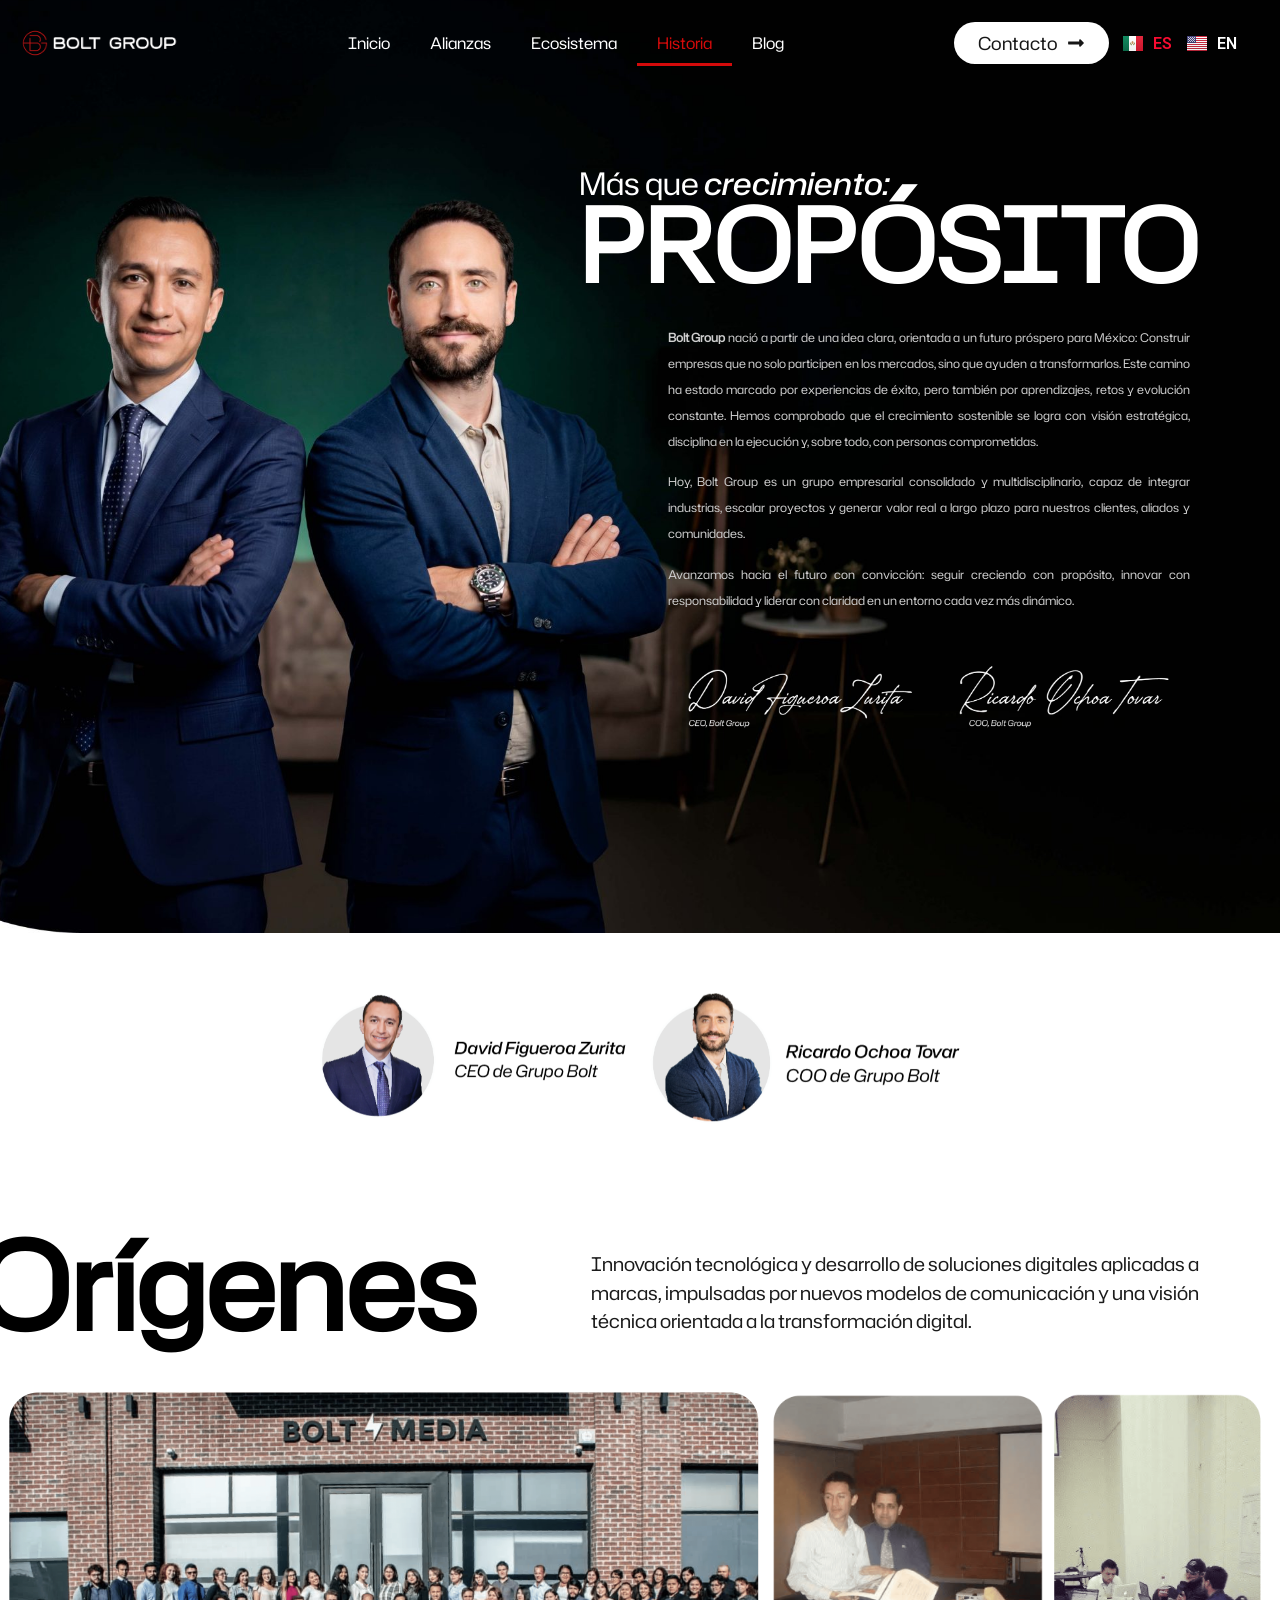
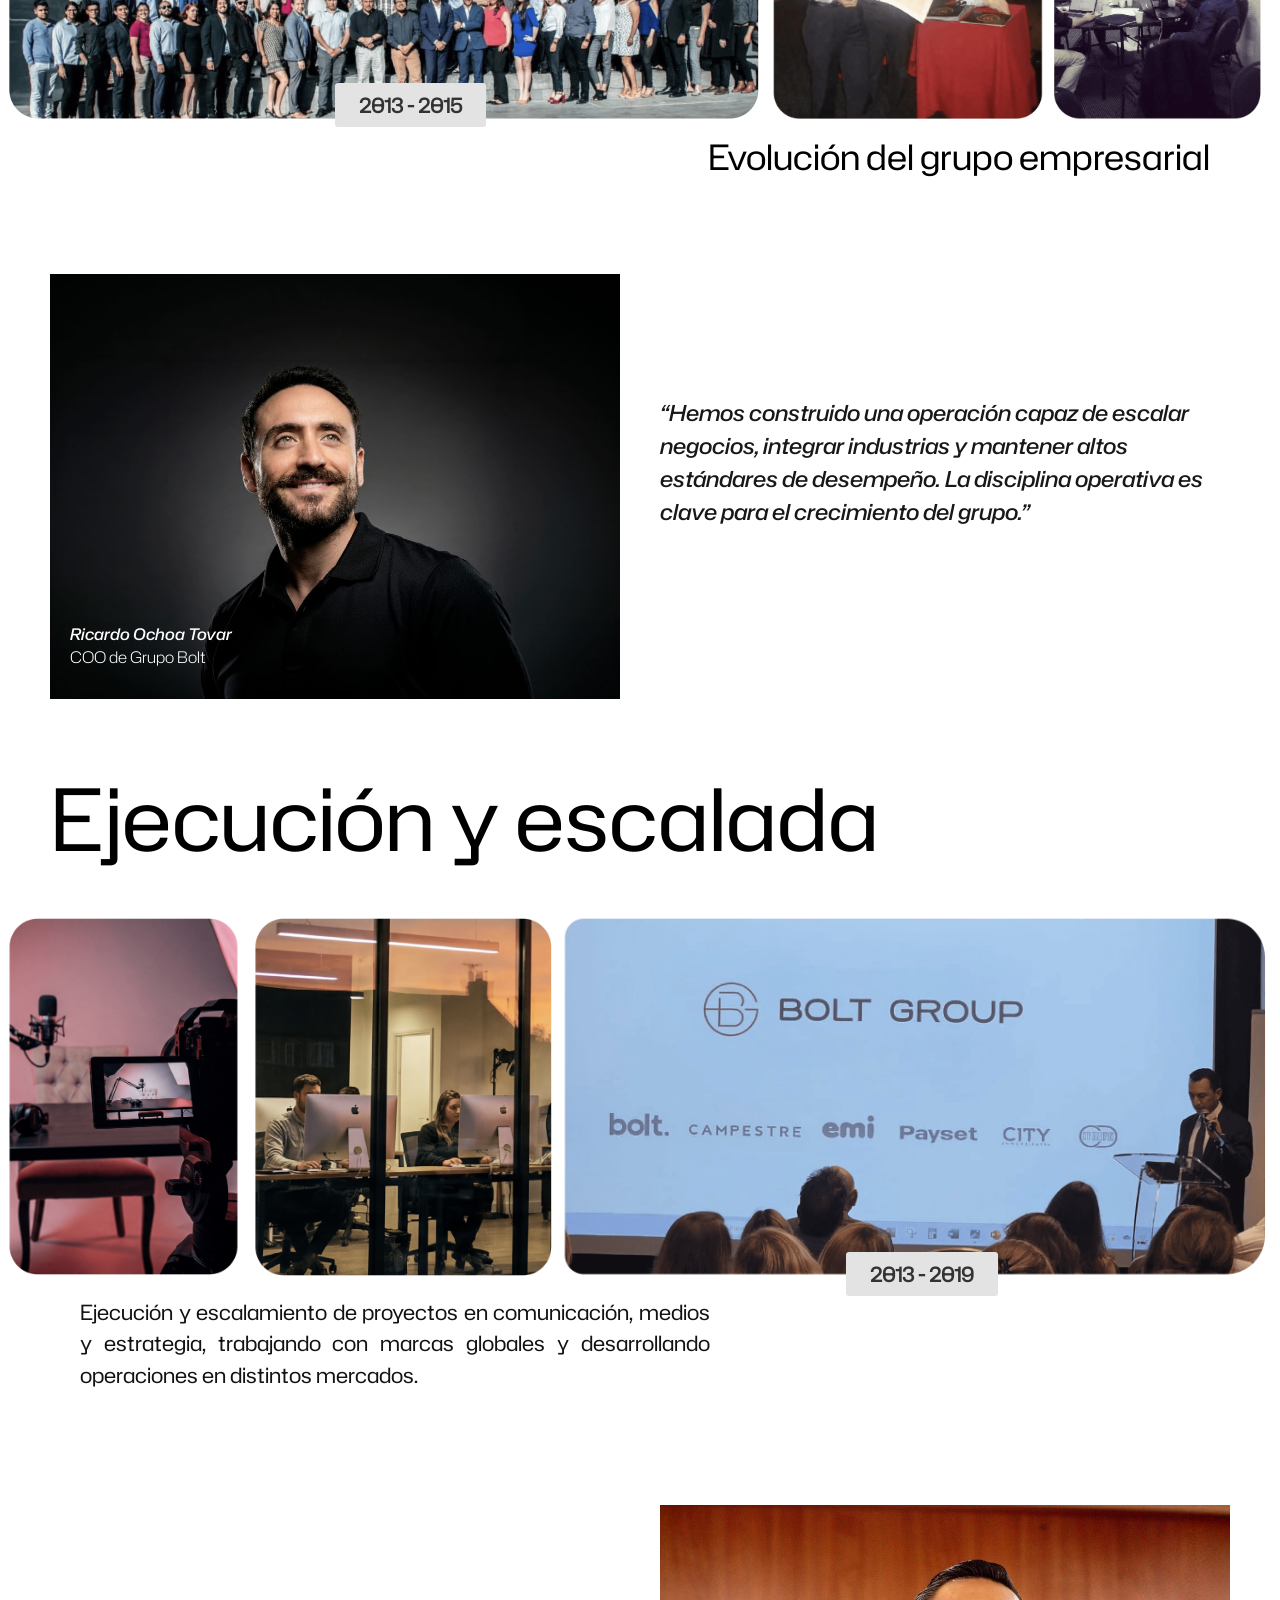
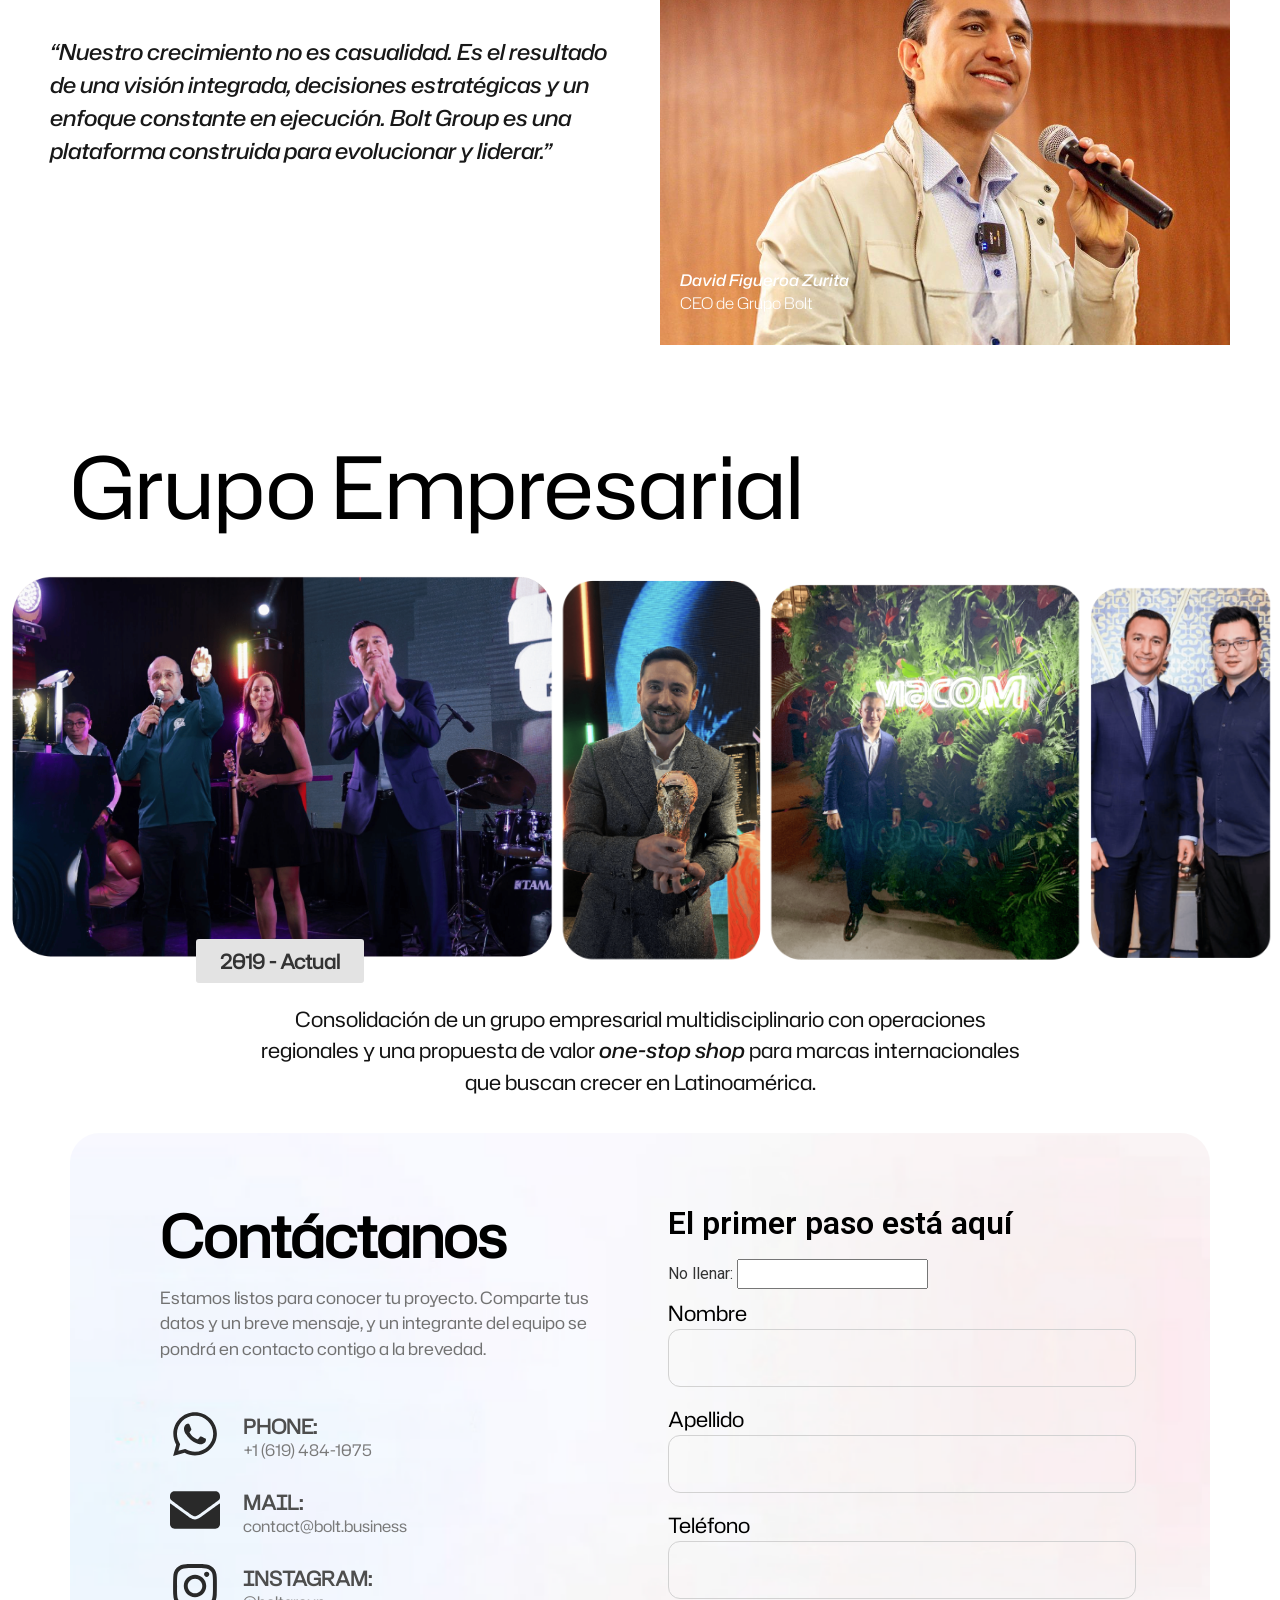
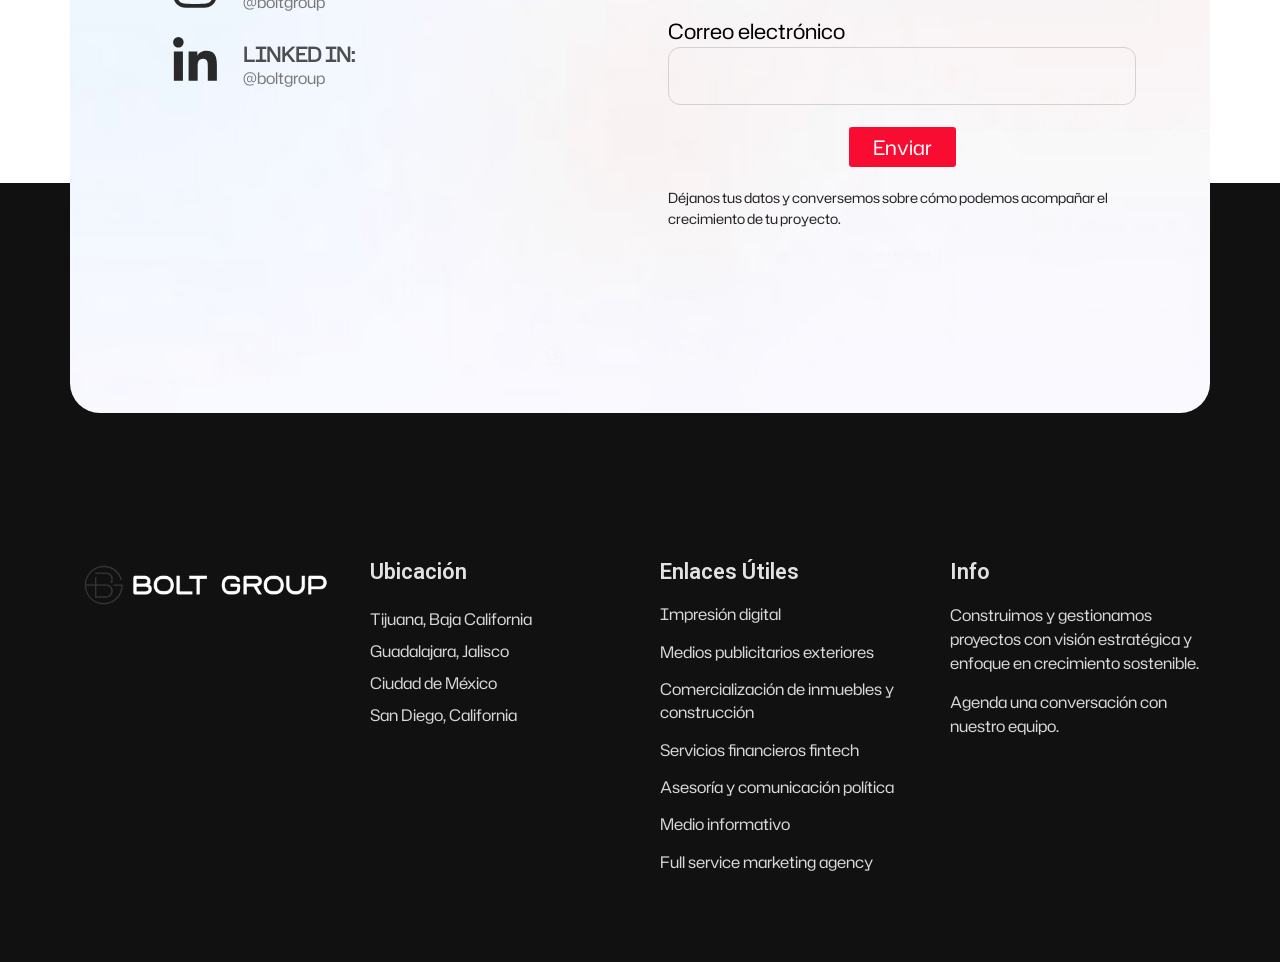
==== commit 1391e580: "Wire the contact form to Netlify Forms It was an Elementor Pro form: no action attribute, submitted " ====
--- a/site/historia/index.html
+++ b/site/historia/index.html
@@ -4,7 +4,7 @@
 	<meta charset="UTF-8">
 	<meta name="viewport" content="width=device-width, initial-scale=1">
 	<link rel="profile" href="https://gmpg.org/xfn/11">
-	<title>Historia &#8211; Bolt Group</title>
+	<title>Historia | Bolt Group</title>
 <meta name='robots' content='max-image-preview:large' />
 <style id="wp-img-auto-sizes-contain-inline-css">
 img:is([sizes=auto i],[sizes^="auto," i]){contain-intrinsic-size:3000px 1500px}
@@ -53,7 +53,6 @@
 <script id="jquery-core-js" src="../wp-includes/js/jquery/jquery.min.f43b55.js"></script>
 <script id="jquery-migrate-js" src="../wp-includes/js/jquery/jquery-migrate.min.558973.js"></script>
 <meta name="generator" content="WordPress 7.1.1" />
-<link rel="canonical" href="index.html" />
 <meta name="generator" content="Elementor 4.0.7; features: e_font_icon_svg, additional_custom_breakpoints; settings: css_print_method-external, google_font-enabled, font_display-swap">
 			<style>
 				.e-con.e-parent:nth-of-type(n+4):not(.e-lazyloaded):not(.e-no-lazyload),
@@ -77,6 +76,36 @@
 <link rel="icon" href="../wp-content/uploads/2026/02/cropped-02-Logo-Bolt-group-1-192x192.png" sizes="192x192" />
 <link rel="apple-touch-icon" href="../wp-content/uploads/2026/02/cropped-02-Logo-Bolt-group-1-180x180.png" />
 <meta name="msapplication-TileImage" content="../wp-content/uploads/2026/02/cropped-02-Logo-Bolt-group-1-270x270.png" />
+<!-- bolt:social -->
+<!-- Sharing + SEO. The old WordPress site had none of this: no description,
+     no og:image, so a shared link showed only "Bolt Group" and no picture.
+     The URLs below MUST stay absolute - link scrapers fetch this page from
+     their own servers and cannot resolve a relative path.
+     Moving to another domain? Replace https://bolt-business.netlify.app throughout (see README). -->
+<meta name="description" content="Bolt Group nació de una idea clara, orientada a un futuro próspero para México: construir empresas que no solo participen en los mercados, sino que ayuden a transformarlos.">
+<link rel="canonical" href="https://bolt-business.netlify.app/historia/">
+<meta property="og:type" content="website">
+<meta property="og:site_name" content="Bolt Group">
+<meta property="og:locale" content="es_MX">
+<meta property="og:locale:alternate" content="en_US">
+<meta property="og:url" content="https://bolt-business.netlify.app/historia/">
+<meta property="og:title" content="Historia | Bolt Group">
+<meta property="og:description" content="Bolt Group nació de una idea clara, orientada a un futuro próspero para México: construir empresas que no solo participen en los mercados, sino que ayuden a transformarlos.">
+<meta property="og:image" content="https://bolt-business.netlify.app/assets/social/og-historia.jpg">
+<meta property="og:image:secure_url" content="https://bolt-business.netlify.app/assets/social/og-historia.jpg">
+<meta property="og:image:type" content="image/jpeg">
+<meta property="og:image:width" content="1200">
+<meta property="og:image:height" content="630">
+<meta property="og:image:alt" content="Bolt Group">
+<meta name="twitter:card" content="summary_large_image">
+<meta name="twitter:title" content="Historia | Bolt Group">
+<meta name="twitter:description" content="Bolt Group nació de una idea clara, orientada a un futuro próspero para México: construir empresas que no solo participen en los mercados, sino que ayuden a transformarlos.">
+<meta name="twitter:image" content="https://bolt-business.netlify.app/assets/social/og-historia.jpg">
+<meta name="theme-color" content="#0B0B0E">
+<link rel="alternate" hreflang="es" href="https://bolt-business.netlify.app/historia/">
+<link rel="alternate" hreflang="en" href="https://bolt-business.netlify.app/historia/?lang=en">
+<link rel="alternate" hreflang="x-default" href="https://bolt-business.netlify.app/historia/">
+<!-- /bolt:social -->
 </head>
 <body class="wp-singular page-template page-template-elementor_header_footer page page-id-11 wp-embed-responsive wp-theme-hello-elementor hello-elementor-default elementor-default elementor-template-full-width elementor-kit-7 elementor-page elementor-page-11">
 
@@ -122,7 +151,7 @@
 								</div>
 				<div class="elementor-element elementor-element-4885c96 cpel-switcher--align-right cpel-switcher--layout-horizontal cpel-switcher--aspect-ratio-43 elementor-widget elementor-widget-polylang-language-switcher" data-id="4885c96" data-element_type="widget" data-e-type="widget" data-widget_type="polylang-language-switcher.default">
 				<div class="elementor-widget-container">
-					<nav class="cpel-switcher__nav"><ul class="cpel-switcher__list"><li class="cpel-switcher__lang cpel-switcher__lang--active"><a lang="es-MX" hreflang="es-MX" href="index.html"><span class="cpel-switcher__flag cpel-switcher__flag--mx"><img src="[data-uri]" alt="Español" /></span><span class="cpel-switcher__code">ES</span></a></li><li class="cpel-switcher__lang"><a lang="en-GB" hreflang="en-GB" href="../en/history/index.html"><span class="cpel-switcher__flag cpel-switcher__flag--us"><img src="[data-uri]" alt="English" /></span><span class="cpel-switcher__code">EN</span></a></li></ul></nav>				</div>
+					<nav class="cpel-switcher__nav"><ul class="cpel-switcher__list"><li class="cpel-switcher__lang cpel-switcher__lang--active"><a lang="es-MX" hreflang="es-MX" href="?lang=es" data-bolt-lang-link="es"><span class="cpel-switcher__flag cpel-switcher__flag--mx"><img src="[data-uri]" alt="Español" /></span><span class="cpel-switcher__code">ES</span></a></li><li class="cpel-switcher__lang"><a lang="en-GB" hreflang="en-GB" href="?lang=en" data-bolt-lang-link="en"><span class="cpel-switcher__flag cpel-switcher__flag--us"><img src="[data-uri]" alt="English" /></span><span class="cpel-switcher__code">EN</span></a></li></ul></nav>				</div>
 				</div>
 				</div>
 					</div>
@@ -409,34 +438,34 @@
 				<div class="elementor-element elementor-element-d34efba elementor-widget elementor-widget-heading" data-id="d34efba" data-element_type="widget" data-e-type="widget" data-widget_type="heading.default">
 					<h2 class="elementor-heading-title elementor-size-default">El primer paso está aquí</h2>				</div>
 				<div class="elementor-element elementor-element-fbe9561 elementor-button-align-center elementor-widget elementor-widget-form" data-id="fbe9561" data-element_type="widget" data-e-type="widget" data-settings="{&quot;step_next_label&quot;:&quot;Next&quot;,&quot;step_previous_label&quot;:&quot;Previous&quot;,&quot;button_width&quot;:&quot;100&quot;,&quot;step_type&quot;:&quot;number_text&quot;,&quot;step_icon_shape&quot;:&quot;circle&quot;}" data-widget_type="form.default">
-							<form class="elementor-form" method="post" name="New Form" aria-label="New Form">
-			<input type="hidden" name="post_id" value="11"/>
-			<input type="hidden" name="form_id" value="fbe9561"/>
-			<input type="hidden" name="referer_title" value="Historia" />
-
-							<input type="hidden" name="queried_id" value="11"/>
-			
-			<div class="elementor-form-fields-wrapper elementor-labels-above">
+							<form class="elementor-form bolt-form" method="POST" name="contacto" data-netlify="true" data-netlify-honeypot="bot-field" aria-label="Formulario de contacto">
+			
+			
+			
+
+							
+			
+			<input type="hidden" name="form-name" value="contacto"><input type="hidden" name="pagina" value="historia"><p class="bolt-form__hp"><label>No llenar: <input name="bot-field"></label></p><div class="elementor-form-fields-wrapper elementor-labels-above">
 								<div class="elementor-field-type-text elementor-field-group elementor-column elementor-field-group-name elementor-col-100 elementor-field-required">
 												<label for="form-field-name" class="elementor-field-label">
 								Nombre							</label>
-														<input size="1" type="text" name="form_fields[name]" id="form-field-name" class="elementor-field elementor-size-sm  elementor-field-textual" required="required">
+														<input size="1" type="text" name="nombre" id="form-field-name" class="elementor-field elementor-size-sm  elementor-field-textual" required="required">
 											</div>
 								<div class="elementor-field-type-text elementor-field-group elementor-column elementor-field-group-field_d06d6cf elementor-col-100 elementor-field-required">
 												<label for="form-field-field_d06d6cf" class="elementor-field-label">
 								Apellido							</label>
-														<input size="1" type="text" name="form_fields[field_d06d6cf]" id="form-field-field_d06d6cf" class="elementor-field elementor-size-sm  elementor-field-textual" required="required">
+														<input size="1" type="text" name="apellido" id="form-field-field_d06d6cf" class="elementor-field elementor-size-sm  elementor-field-textual" required="required">
 											</div>
 								<div class="elementor-field-type-tel elementor-field-group elementor-column elementor-field-group-field_a809ed9 elementor-col-100 elementor-field-required">
 												<label for="form-field-field_a809ed9" class="elementor-field-label">
 								Teléfono							</label>
-								<input size="1" type="tel" name="form_fields[field_a809ed9]" id="form-field-field_a809ed9" class="elementor-field elementor-size-sm  elementor-field-textual" required="required" pattern="[0-9()#&amp;+*-=.]+" title="Only numbers and phone characters (#, -, *, etc) are accepted.">
+								<input size="1" type="tel" name="telefono" id="form-field-field_a809ed9" class="elementor-field elementor-size-sm  elementor-field-textual" required="required" pattern="[0-9()#&amp;+*-=.]+" title="Only numbers and phone characters (#, -, *, etc) are accepted.">
 
 						</div>
 								<div class="elementor-field-type-email elementor-field-group elementor-column elementor-field-group-email elementor-col-100 elementor-field-required">
 												<label for="form-field-email" class="elementor-field-label">
 								Correo electrónico							</label>
-														<input size="1" type="email" name="form_fields[email]" id="form-field-email" class="elementor-field elementor-size-sm  elementor-field-textual" required="required">
+														<input size="1" type="email" name="email" id="form-field-email" class="elementor-field elementor-size-sm  elementor-field-textual" required="required">
 											</div>
 								<div class="elementor-field-group elementor-column elementor-field-type-submit elementor-col-100 e-form__buttons">
 					<button class="elementor-button elementor-size-sm" type="submit">
@@ -446,7 +475,7 @@
 					</button>
 				</div>
 			</div>
-		</form>
+		<div class="bolt-form__status" role="status" aria-live="polite"></div></form>
 						</div>
 				<div class="elementor-element elementor-element-be57c2d elementor-widget elementor-widget-text-editor" data-id="be57c2d" data-element_type="widget" data-e-type="widget" data-widget_type="text-editor.default">
 									<p>Déjanos tus datos y conversemos sobre cómo podemos acompañar el crecimiento de tu proyecto.</p>								</div>
@@ -547,5 +576,7 @@
 <script id="elementor-pro-frontend-js" src="../wp-content/plugins/elementor-pro/assets/js/frontend.min.c8a641.js"></script>
 <script id="pro-elements-handlers-js" src="../wp-content/plugins/elementor-pro/assets/js/elements-handlers.min.c8a641.js"></script>
 
+<script src="../assets/i18n.historia.js"></script>
+<script src="../assets/bolt.js"></script>
 </body>
 </html>
